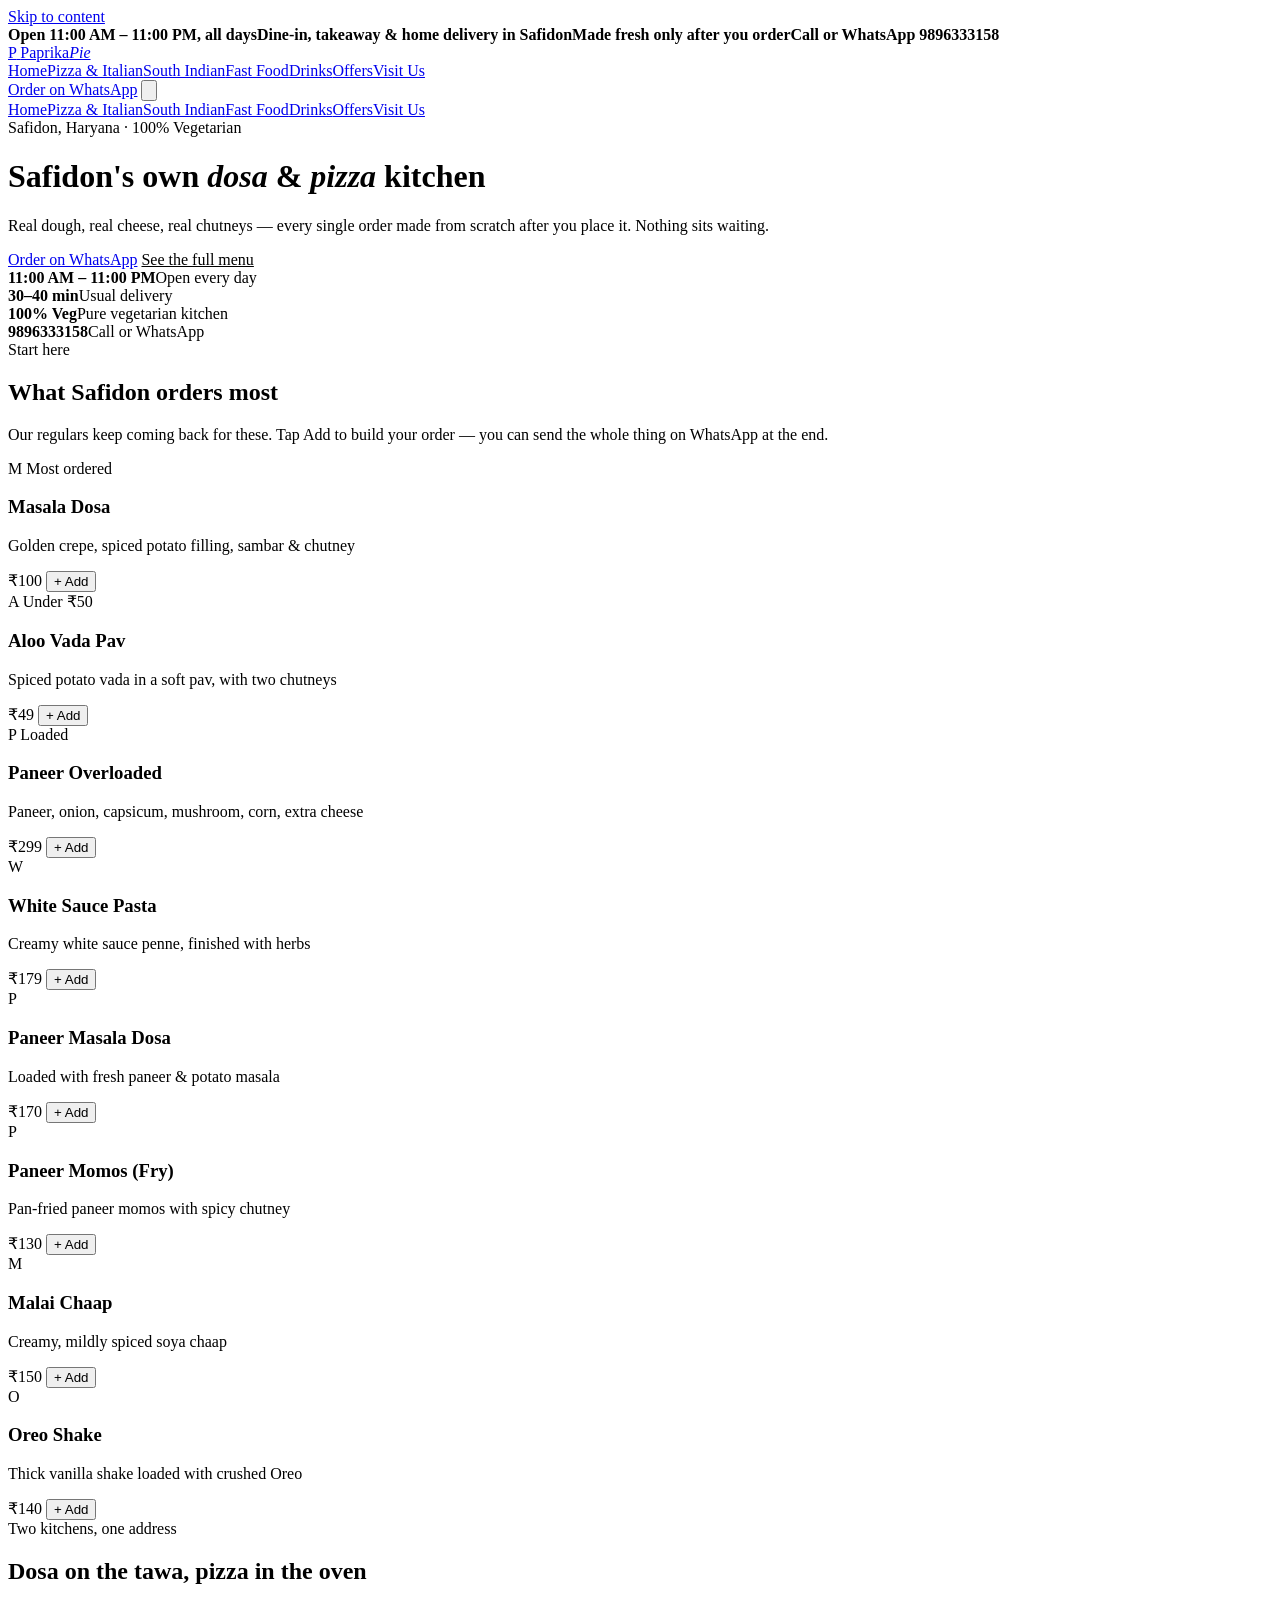
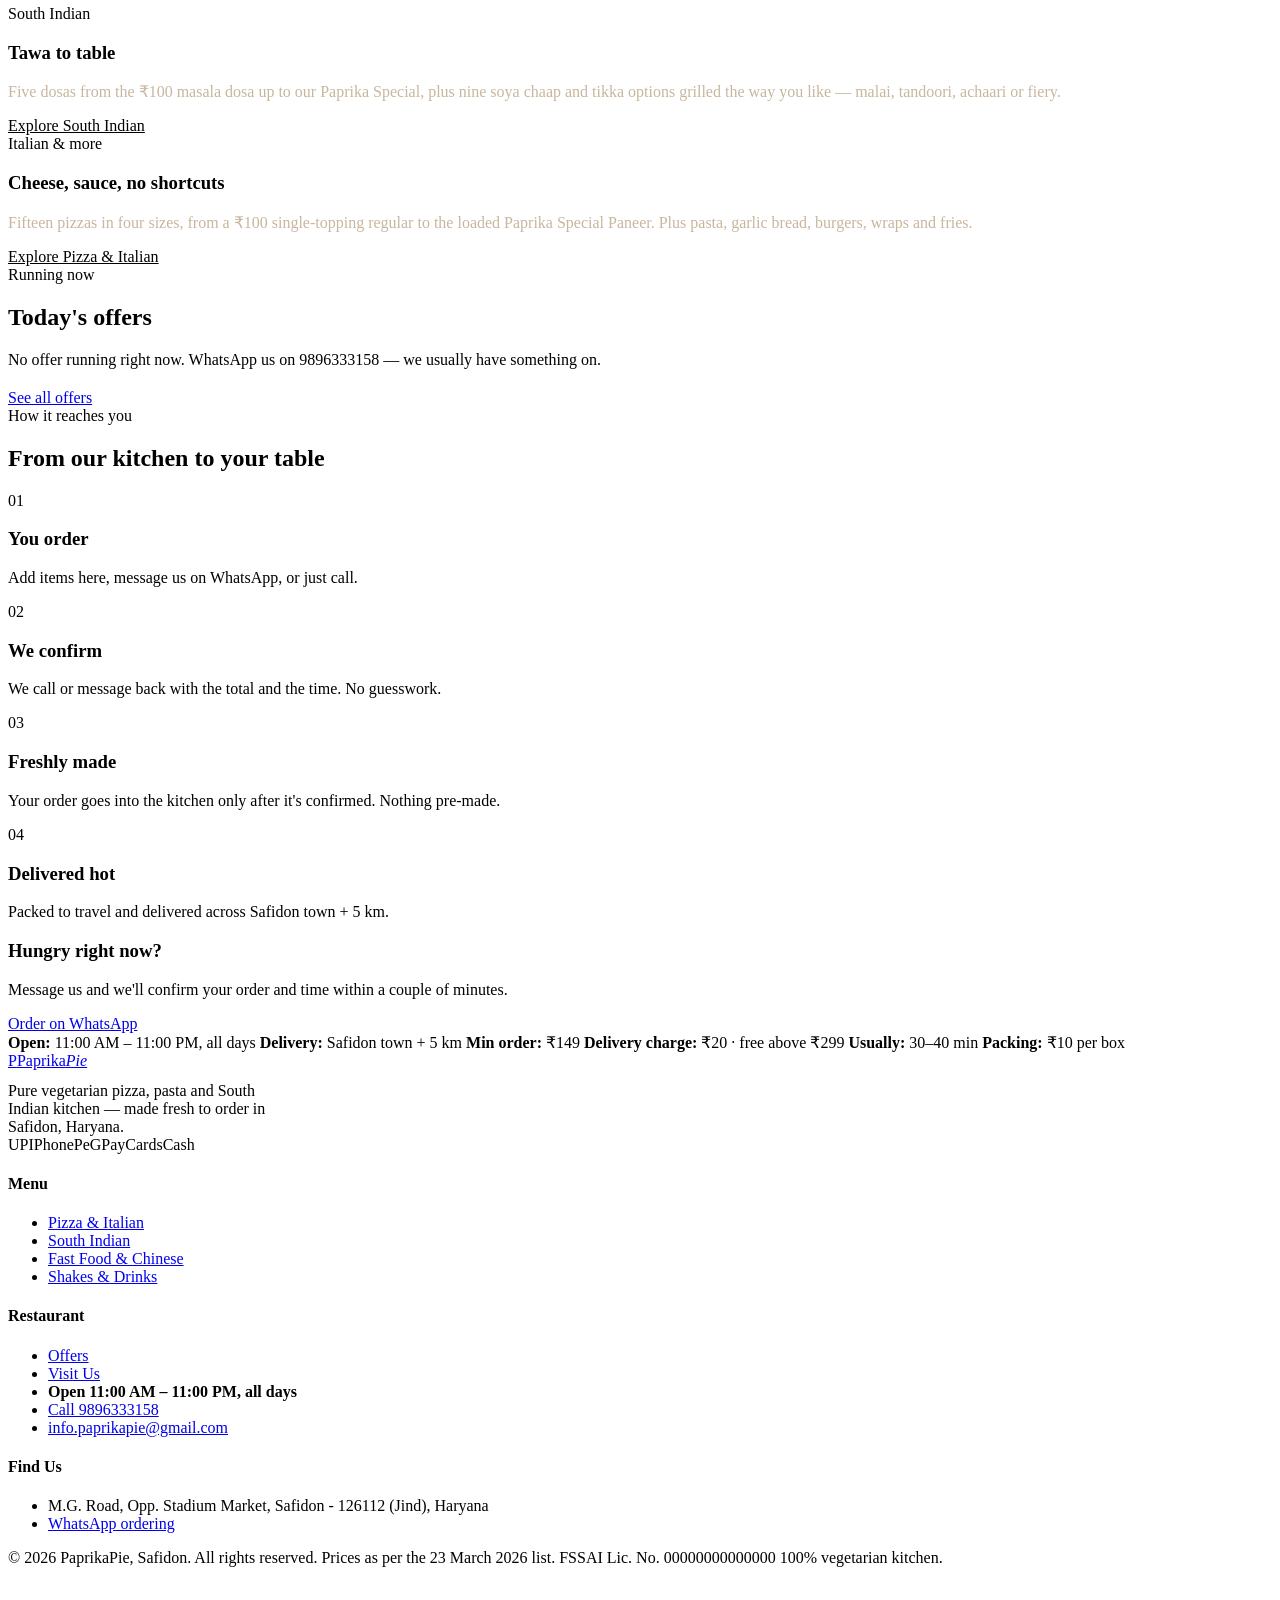
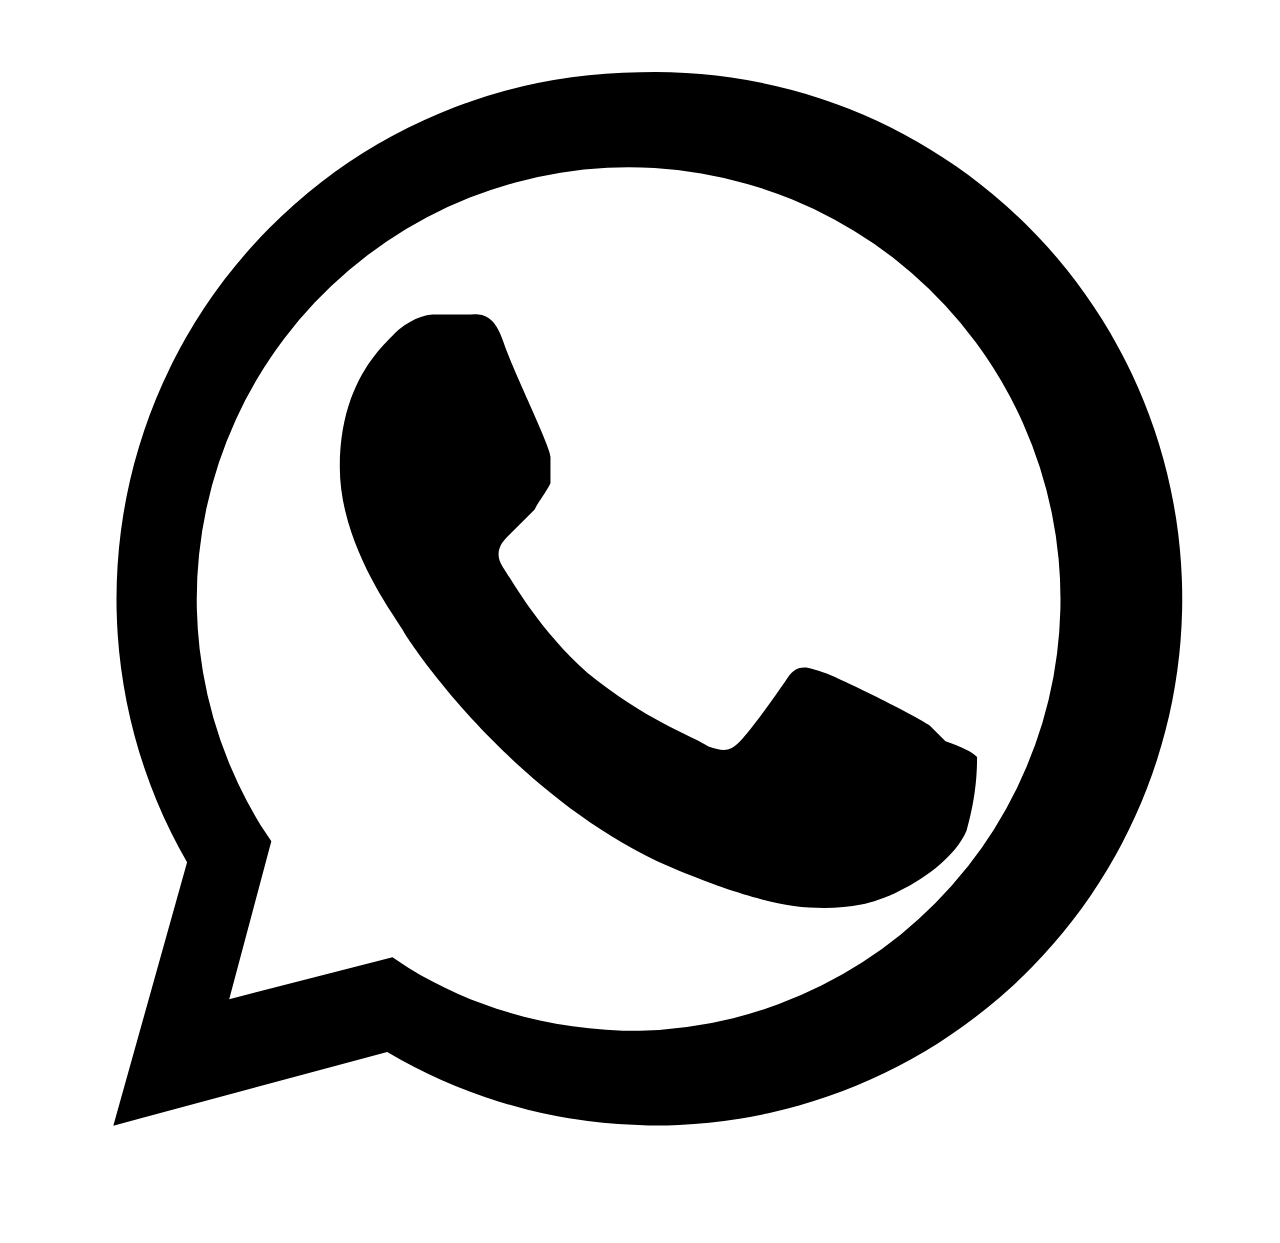
==== index.html @ 125a56b7 "Add files via upload" ====
<!DOCTYPE html>
<html lang="en-IN">
<head>
<meta charset="utf-8">
<meta name="viewport" content="width=device-width, initial-scale=1">
<title>PaprikaPie — Pure Veg Pizza, Dosa &amp; More in Safidon</title>
<meta name="description" content="Pure vegetarian pizza, pasta, dosa, chaap, momos and shakes made fresh to order in Safidon, Jind. Dine-in, takeaway and home delivery. Call or WhatsApp 9896333158.">
<link rel="canonical" href="https://paprikapie.co.in/">
<meta property="og:type" content="restaurant">
<meta property="og:site_name" content="PaprikaPie, Safidon">
<meta property="og:title" content="PaprikaPie — Pure Veg Pizza, Dosa &amp; More in Safidon">
<meta property="og:description" content="Pure vegetarian pizza, pasta, dosa, chaap, momos and shakes made fresh to order in Safidon, Jind. Dine-in, takeaway and home delivery. Call or WhatsApp 9896333158.">
<meta property="og:image" content="https://paprikapie.co.in/images/share-card.jpg">
<meta property="og:image:width" content="1200">
<meta property="og:image:height" content="630">
<meta property="og:url" content="https://paprikapie.co.in/">
<meta property="og:locale" content="en_IN">
<meta name="twitter:card" content="summary_large_image">
<meta name="twitter:title" content="PaprikaPie — Pure Veg Pizza, Dosa &amp; More in Safidon">
<meta name="twitter:description" content="Pure vegetarian pizza, pasta, dosa, chaap, momos and shakes made fresh to order in Safidon, Jind. Dine-in, takeaway and home delivery. Call or WhatsApp 9896333158.">
<meta name="twitter:image" content="https://paprikapie.co.in/images/share-card.jpg">
<meta name="theme-color" content="#1B120C">
<link rel="icon" href="images/favicon.png">
<link rel="preconnect" href="https://fonts.googleapis.com"><link rel="preconnect" href="https://fonts.gstatic.com" crossorigin><link href="https://fonts.googleapis.com/css2?family=Bricolage+Grotesque:opsz,wght@12..96,600;12..96,800&family=Instrument+Sans:wght@400;500;600&family=Martian+Mono:wght@400;600&display=swap" rel="stylesheet">
<link rel="stylesheet" href="assets/style.css">
<script type="application/ld+json">
{
  "@context": "https://schema.org",
  "@type": "Restaurant",
  "@id": "https://paprikapie.co.in/#restaurant",
  "name": "PaprikaPie",
  "url": "https://paprikapie.co.in/",
  "image": "https://paprikapie.co.in/images/share-card.jpg",
  "telephone": "+919896333158",
  "email": "info.paprikapie@gmail.com",
  "priceRange": "₹₹",
  "servesCuisine": [
    "Pizza",
    "Italian",
    "South Indian",
    "Fast Food",
    "Chinese"
  ],
  "menu": "https://paprikapie.co.in/menu-pizza.html",
  "acceptsReservations": "False",
  "address": {
    "@type": "PostalAddress",
    "streetAddress": "M.G. Road, Opp. Stadium Market",
    "addressLocality": "Safidon",
    "addressRegion": "Haryana",
    "postalCode": "126112",
    "addressCountry": "IN"
  },
  "geo": {
    "@type": "GeoCoordinates",
    "latitude": 29.4056,
    "longitude": 76.6706
  },
  "openingHoursSpecification": [
    {
      "@type": "OpeningHoursSpecification",
      "dayOfWeek": [
        "Monday",
        "Tuesday",
        "Wednesday",
        "Thursday",
        "Friday",
        "Saturday",
        "Sunday"
      ],
      "opens": "11:00",
      "closes": "23:00"
    }
  ],
  "potentialAction": {
    "@type": "OrderAction",
    "target": "https://wa.me/919896333158"
  },
  "sameAs": []
}
</script>
</head>
<body>
<a class="skip" href="#main">Skip to content</a>
<div class="ticker"><span>
<b>Open 11:00 AM – 11:00 PM, all days</b><b>Dine-in, takeaway &amp; home delivery in Safidon</b><b>Made fresh only after you order</b><b>Call or WhatsApp 9896333158</b>
</span></div>
<header class="hdr">
  <div class="wrap bar">
    <a class="logo" href="index.html">
      <span class="mk">P</span>
      <span class="nm">Paprika<i>Pie</i></span>
    </a>
    <nav class="main"><a href="index.html" aria-current="page">Home</a><a href="menu-pizza.html">Pizza &amp; Italian</a><a href="menu-south.html">South Indian</a><a href="menu-fastfood.html">Fast Food</a><a href="menu-drinks.html">Drinks</a><a href="offers.html">Offers</a><a href="about.html">Visit Us</a></nav>
    <div class="hdr-cta">
      <a class="btn btn-wa btn-sm" href="https://wa.me/919896333158" rel="noopener">Order on WhatsApp</a>
      <button class="menu-btn" type="button" aria-label="Menu" aria-expanded="false">
        <svg viewBox="0 0 24 24" fill="none" stroke="currentColor" stroke-width="2.2" stroke-linecap="round">
          <path d="M3 6h18M3 12h18M3 18h18"/>
        </svg>
      </button>
    </div>
  </div>
  <div class="wrap"><div class="drawer"><a href="index.html" aria-current="page">Home</a><a href="menu-pizza.html">Pizza &amp; Italian</a><a href="menu-south.html">South Indian</a><a href="menu-fastfood.html">Fast Food</a><a href="menu-drinks.html">Drinks</a><a href="offers.html">Offers</a><a href="about.html">Visit Us</a></div></div>
</header>
<main id="main">
<div class="hero">
  <div class="hero-photo" style="background-image:url('images/hero.jpg')"></div>
  <div class="hero-inner">
    <div class="eyebrow">Safidon, Haryana · 100% Vegetarian</div>
    <h1>Safidon's own <em>dosa</em> &amp; <em>pizza</em> kitchen</h1>
    <p class="lede">Real dough, real cheese, real chutneys — every single order made from scratch after you place it. Nothing sits waiting.</p>
    <div class="hero-cta">
      <a class="btn btn-wa" href="https://wa.me/919896333158" rel="noopener">Order on WhatsApp</a>
      <a class="btn btn-line" style="color:var(--pav);border-color:rgba(252,244,230,.3)" href="menu-pizza.html">See the full menu</a>
    </div>
  </div>
</div>

<div class="facts"><div class="wrap grid">
  <div class="f"><b>11:00 AM – 11:00 PM</b><span>Open every day</span></div>
  <div class="f"><b>30–40 min</b><span>Usual delivery</span></div>
  <div class="f"><b>100% Veg</b><span>Pure vegetarian kitchen</span></div>
  <div class="f"><b>9896333158</b><span>Call or WhatsApp</span></div>
</div></div>

<section>
  <div class="wrap">
    <div class="sec-head">
      <div class="eyebrow">Start here</div>
      <h2>What Safidon orders most</h2>
      <p>Our regulars keep coming back for these. Tap Add to build your order — you can send the whole thing on WhatsApp at the end.</p>
    </div>
    <div class="cards"><article class="dish">
  <div class="ph">
    <span class="initial" aria-hidden="true">M</span>
    <img src="images/masala-dosa.jpg" alt="Masala Dosa" loading="lazy" width="400" height="300" onerror="this.remove()">
    <span class="tag">Most ordered</span>
  </div>
  <div class="body">
    <h3><span class="veg" role="img" aria-label="Vegetarian"></span>Masala Dosa</h3>
    <p>Golden crepe, spiced potato filling, sambar &amp; chutney</p>
    <div class="foot">
      <span class="price">₹100</span>
      <button class="add" type="button" data-add="Masala Dosa" data-price="100">+ Add</button>
    </div>
  </div>
</article><article class="dish">
  <div class="ph">
    <span class="initial" aria-hidden="true">A</span>
    <img src="images/vada-pav.jpg" alt="Aloo Vada Pav" loading="lazy" width="400" height="300" onerror="this.remove()">
    <span class="tag">Under ₹50</span>
  </div>
  <div class="body">
    <h3><span class="veg" role="img" aria-label="Vegetarian"></span>Aloo Vada Pav</h3>
    <p>Spiced potato vada in a soft pav, with two chutneys</p>
    <div class="foot">
      <span class="price">₹49</span>
      <button class="add" type="button" data-add="Aloo Vada Pav" data-price="49">+ Add</button>
    </div>
  </div>
</article><article class="dish">
  <div class="ph">
    <span class="initial" aria-hidden="true">P</span>
    <img src="images/paneer-overloaded.jpg" alt="Paneer Overloaded" loading="lazy" width="400" height="300" onerror="this.remove()">
    <span class="tag">Loaded</span>
  </div>
  <div class="body">
    <h3><span class="veg" role="img" aria-label="Vegetarian"></span>Paneer Overloaded</h3>
    <p>Paneer, onion, capsicum, mushroom, corn, extra cheese</p>
    <div class="foot">
      <span class="price">₹299</span>
      <button class="add" type="button" data-add="Paneer Overloaded" data-price="299">+ Add</button>
    </div>
  </div>
</article><article class="dish">
  <div class="ph">
    <span class="initial" aria-hidden="true">W</span>
    <img src="images/white-sauce-pasta.jpg" alt="White Sauce Pasta" loading="lazy" width="400" height="300" onerror="this.remove()">
    
  </div>
  <div class="body">
    <h3><span class="veg" role="img" aria-label="Vegetarian"></span>White Sauce Pasta</h3>
    <p>Creamy white sauce penne, finished with herbs</p>
    <div class="foot">
      <span class="price">₹179</span>
      <button class="add" type="button" data-add="White Sauce Pasta" data-price="179">+ Add</button>
    </div>
  </div>
</article><article class="dish">
  <div class="ph">
    <span class="initial" aria-hidden="true">P</span>
    <img src="images/paneer-dosa.jpg" alt="Paneer Masala Dosa" loading="lazy" width="400" height="300" onerror="this.remove()">
    
  </div>
  <div class="body">
    <h3><span class="veg" role="img" aria-label="Vegetarian"></span>Paneer Masala Dosa</h3>
    <p>Loaded with fresh paneer &amp; potato masala</p>
    <div class="foot">
      <span class="price">₹170</span>
      <button class="add" type="button" data-add="Paneer Masala Dosa" data-price="170">+ Add</button>
    </div>
  </div>
</article><article class="dish">
  <div class="ph">
    <span class="initial" aria-hidden="true">P</span>
    <img src="images/paneer-momos.jpg" alt="Paneer Momos (Fry)" loading="lazy" width="400" height="300" onerror="this.remove()">
    
  </div>
  <div class="body">
    <h3><span class="veg" role="img" aria-label="Vegetarian"></span>Paneer Momos (Fry)</h3>
    <p>Pan-fried paneer momos with spicy chutney</p>
    <div class="foot">
      <span class="price">₹130</span>
      <button class="add" type="button" data-add="Paneer Momos (Fry)" data-price="130">+ Add</button>
    </div>
  </div>
</article><article class="dish">
  <div class="ph">
    <span class="initial" aria-hidden="true">M</span>
    <img src="images/malai-chaap.jpg" alt="Malai Chaap" loading="lazy" width="400" height="300" onerror="this.remove()">
    
  </div>
  <div class="body">
    <h3><span class="veg" role="img" aria-label="Vegetarian"></span>Malai Chaap</h3>
    <p>Creamy, mildly spiced soya chaap</p>
    <div class="foot">
      <span class="price">₹150</span>
      <button class="add" type="button" data-add="Malai Chaap" data-price="150">+ Add</button>
    </div>
  </div>
</article><article class="dish">
  <div class="ph">
    <span class="initial" aria-hidden="true">O</span>
    <img src="images/oreo-shake.jpg" alt="Oreo Shake" loading="lazy" width="400" height="300" onerror="this.remove()">
    
  </div>
  <div class="body">
    <h3><span class="veg" role="img" aria-label="Vegetarian"></span>Oreo Shake</h3>
    <p>Thick vanilla shake loaded with crushed Oreo</p>
    <div class="foot">
      <span class="price">₹140</span>
      <button class="add" type="button" data-add="Oreo Shake" data-price="140">+ Add</button>
    </div>
  </div>
</article></div>
  </div>
</section>

<section class="dark">
  <div class="wrap">
    <div class="sec-head">
      <div class="eyebrow">Two kitchens, one address</div>
      <h2>Dosa on the tawa, pizza in the oven</h2>
    </div>
    <div class="split">
      <div class="pane" style="background:var(--char-2);border-color:rgba(252,244,230,.14)">
        <div class="eyebrow" style="color:var(--turmeric)">South Indian</div>
        <h3 style="color:var(--pav)">Tawa to table</h3>
        <p style="color:#C8B69E">Five dosas from the ₹100 masala dosa up to our Paprika Special, plus nine soya chaap and tikka options grilled the way you like — malai, tandoori, achaari or fiery.</p>
        <a class="btn btn-line" style="color:var(--pav);border-color:rgba(252,244,230,.3);align-self:flex-start" href="menu-south.html">Explore South Indian</a>
      </div>
      <div class="pane" style="background:var(--char-2);border-color:rgba(252,244,230,.14)">
        <div class="eyebrow" style="color:var(--turmeric)">Italian &amp; more</div>
        <h3 style="color:var(--pav)">Cheese, sauce, no shortcuts</h3>
        <p style="color:#C8B69E">Fifteen pizzas in four sizes, from a ₹100 single-topping regular to the loaded Paprika Special Paneer. Plus pasta, garlic bread, burgers, wraps and fries.</p>
        <a class="btn btn-line" style="color:var(--pav);border-color:rgba(252,244,230,.3);align-self:flex-start" href="menu-pizza.html">Explore Pizza &amp; Italian</a>
      </div>
    </div>
  </div>
</section>

<section>
  <div class="wrap">
    <div class="sec-head">
      <div class="eyebrow">Running now</div>
      <h2>Today's offers</h2>
    </div>
    <div class="offers" id="pp-offers"></div>
    <div style="margin-top:20px"><a class="btn btn-line" href="offers.html">See all offers</a></div>
  </div>
</section>

<section class="dark">
  <div class="wrap">
    <div class="sec-head">
      <div class="eyebrow">How it reaches you</div>
      <h2>From our kitchen to your table</h2>
    </div>
    <div class="steps"><div class="step"><div class="n">01</div><h3>You order</h3><p>Add items here, message us on WhatsApp, or just call.</p></div><div class="step"><div class="n">02</div><h3>We confirm</h3><p>We call or message back with the total and the time. No guesswork.</p></div><div class="step"><div class="n">03</div><h3>Freshly made</h3><p>Your order goes into the kitchen only after it&#x27;s confirmed. Nothing pre-made.</p></div><div class="step"><div class="n">04</div><h3>Delivered hot</h3><p>Packed to travel and delivered across Safidon town + 5 km.</p></div></div>
  </div>
</section>

<section>
  <div class="wrap">
    <div class="banner">
      <div>
        <h3>Hungry right now?</h3>
        <p>Message us and we'll confirm your order and time within a couple of minutes.</p>
      </div>
      <a class="btn btn-dark" href="https://wa.me/919896333158" rel="noopener">Order on WhatsApp</a>
    </div>
  </div>
</section>
</main>

<div class="delivery"><div class="wrap in">
  <span><b>Open:</b> 11:00 AM – 11:00 PM, all days</span>
  <span><b>Delivery:</b> Safidon town + 5 km</span>
  <span><b>Min order:</b> ₹149</span>
  <span><b>Delivery charge:</b> ₹20 · free above ₹299</span>
  <span><b>Usually:</b> 30–40 min</span>
  <span><b>Packing:</b> ₹10 per box</span>
</div></div>
<footer>
  <div class="wrap">
    <div class="fgrid">
      <div>
        <a class="logo" href="index.html" style="margin-bottom:12px">
          <span class="mk">P</span><span class="nm" style="color:var(--pav)">Paprika<i style="color:var(--ember)">Pie</i></span>
        </a>
        <p style="margin:12px 0 0;max-width:34ch">Pure vegetarian pizza, pasta and South Indian kitchen — made fresh to order in Safidon, Haryana.</p>
        <div class="pay"><span>UPI</span><span>PhonePe</span><span>GPay</span><span>Cards</span><span>Cash</span></div>
      </div>
      <div>
        <h4>Menu</h4>
        <ul>
          <li><a href="menu-pizza.html">Pizza &amp; Italian</a></li>
          <li><a href="menu-south.html">South Indian</a></li>
          <li><a href="menu-fastfood.html">Fast Food &amp; Chinese</a></li>
          <li><a href="menu-drinks.html">Shakes &amp; Drinks</a></li>
        </ul>
      </div>
      <div>
        <h4>Restaurant</h4>
        <ul>
          <li><a href="offers.html">Offers</a></li>
          <li><a href="about.html">Visit Us</a></li>
          <li><strong style="color:var(--pav)">Open 11:00 AM – 11:00 PM, all days</strong></li>
          <li><a href="tel:9896333158">Call 9896333158</a></li>
          <li><a href="mailto:info.paprikapie@gmail.com">info.paprikapie@gmail.com</a></li>
        </ul>
      </div>
      <div>
        <h4>Find Us</h4>
        <ul>
          <li>M.G. Road, Opp. Stadium Market, Safidon - 126112 (Jind), Haryana</li>
          <li><a href="https://wa.me/919896333158" rel="noopener">WhatsApp ordering</a></li>
        </ul>
      </div>
    </div>
    <div class="legal">
      <span>© 2026 PaprikaPie, Safidon. All rights reserved.</span>
      <span>Prices as per the 23 March 2026 list.</span>
      <span>FSSAI Lic. No. 00000000000000</span>
      <span>100% vegetarian kitchen.</span>
    </div>
  </div>
</footer>

<a class="fab" href="https://wa.me/919896333158" rel="noopener" aria-label="Order on WhatsApp">
  <svg viewBox="0 0 24 24"><path d="M17.5 14.4c-.3-.2-1.7-.9-2-1-.3-.1-.5-.2-.7.1-.2.3-.7 1-.9 1.2-.2.2-.3.2-.6.1-.3-.2-1.2-.5-2.3-1.4-.9-.8-1.4-1.7-1.6-2-.2-.3 0-.5.1-.6l.5-.5c.1-.2.2-.3.3-.5 0-.2 0-.4 0-.5 0-.2-.7-1.6-.9-2.2-.2-.6-.5-.5-.7-.5h-.6c-.2 0-.5.1-.8.4-.3.3-1 1-1 2.5s1.1 2.9 1.2 3.1c.1.2 2.1 3.2 5.1 4.5.7.3 1.3.5 1.7.6.7.2 1.4.2 1.9.1.6-.1 1.7-.7 2-1.4.2-.7.2-1.2.2-1.4-.1-.1-.3-.2-.6-.3zM12 2a10 10 0 0 0-8.6 15L2 22l5.2-1.4A10 10 0 1 0 12 2zm0 18.2c-1.6 0-3.1-.4-4.4-1.2l-.3-.2-3.1.8.8-3-.2-.3a8.2 8.2 0 1 1 7.2 3.9z"/></svg>
</a>

<script src="offers-loader.js" defer></script>
<script src="assets/app.js" defer></script>
</body>
</html>
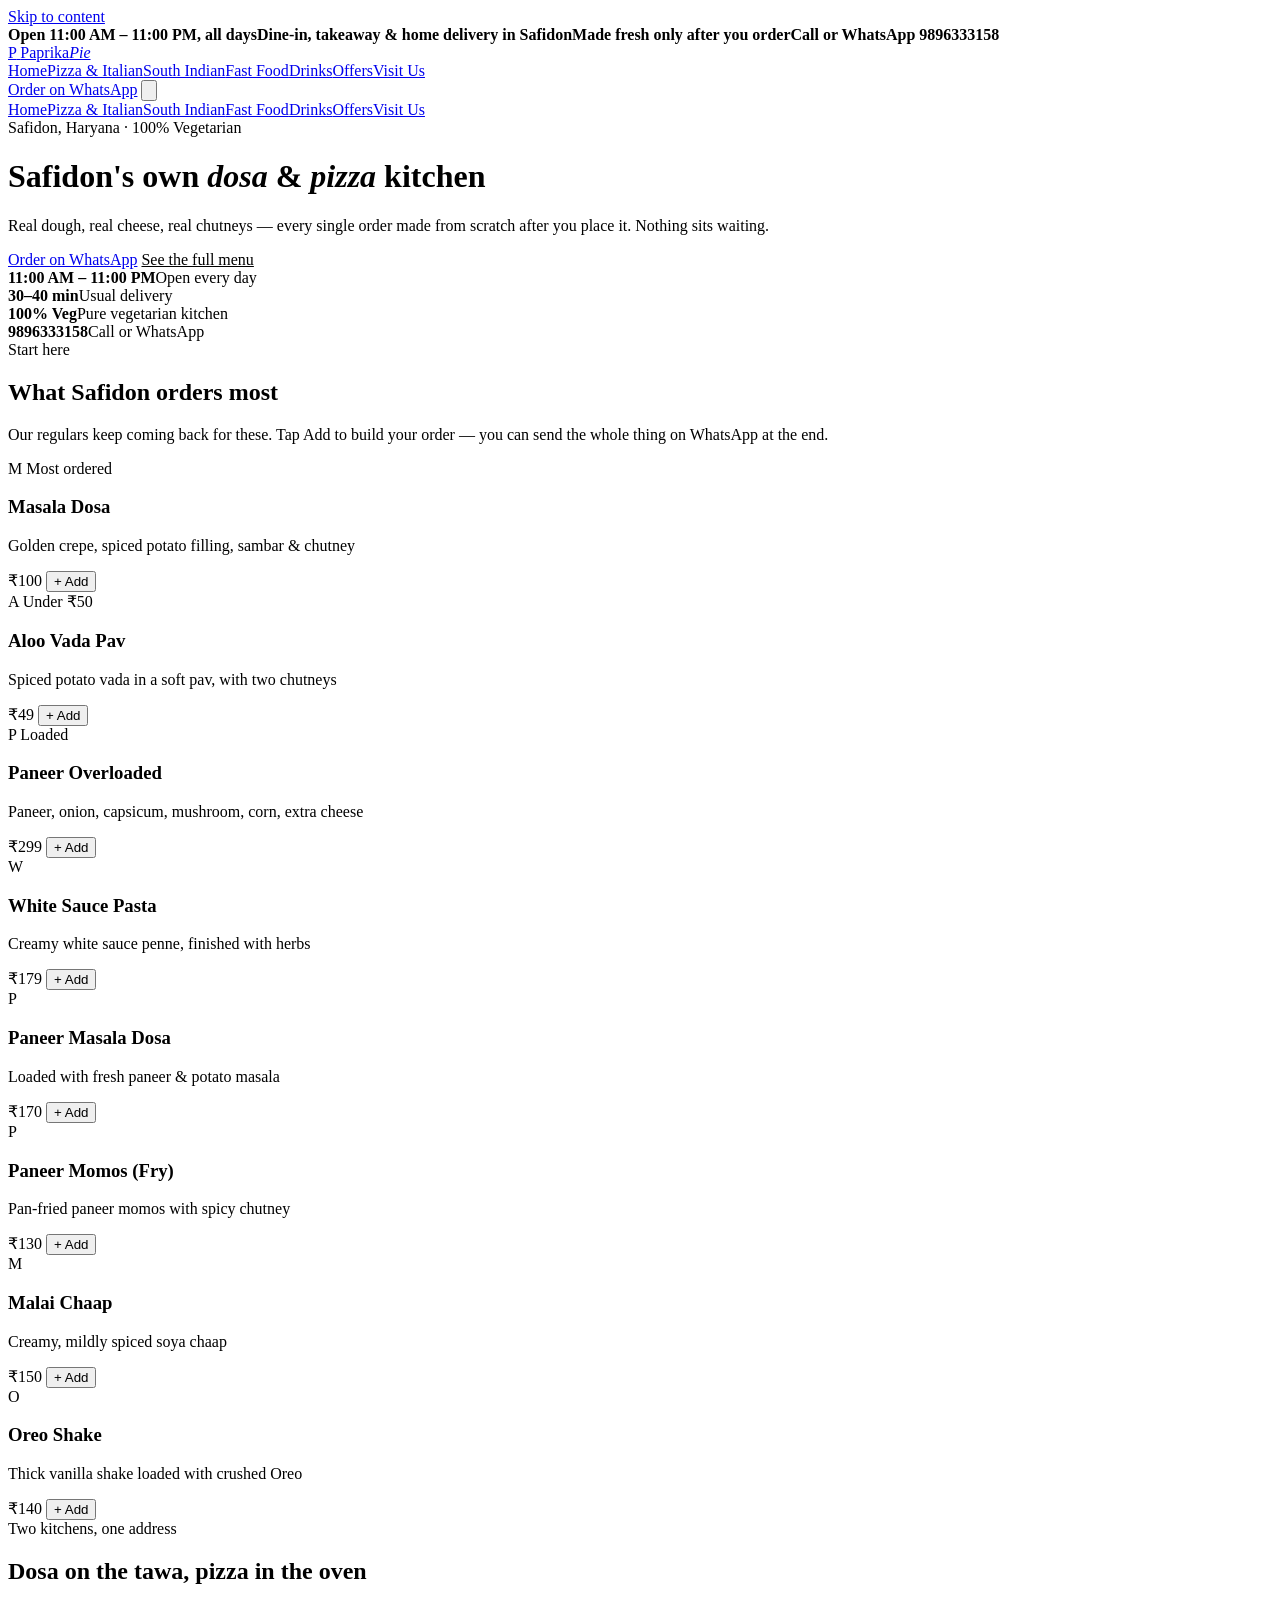
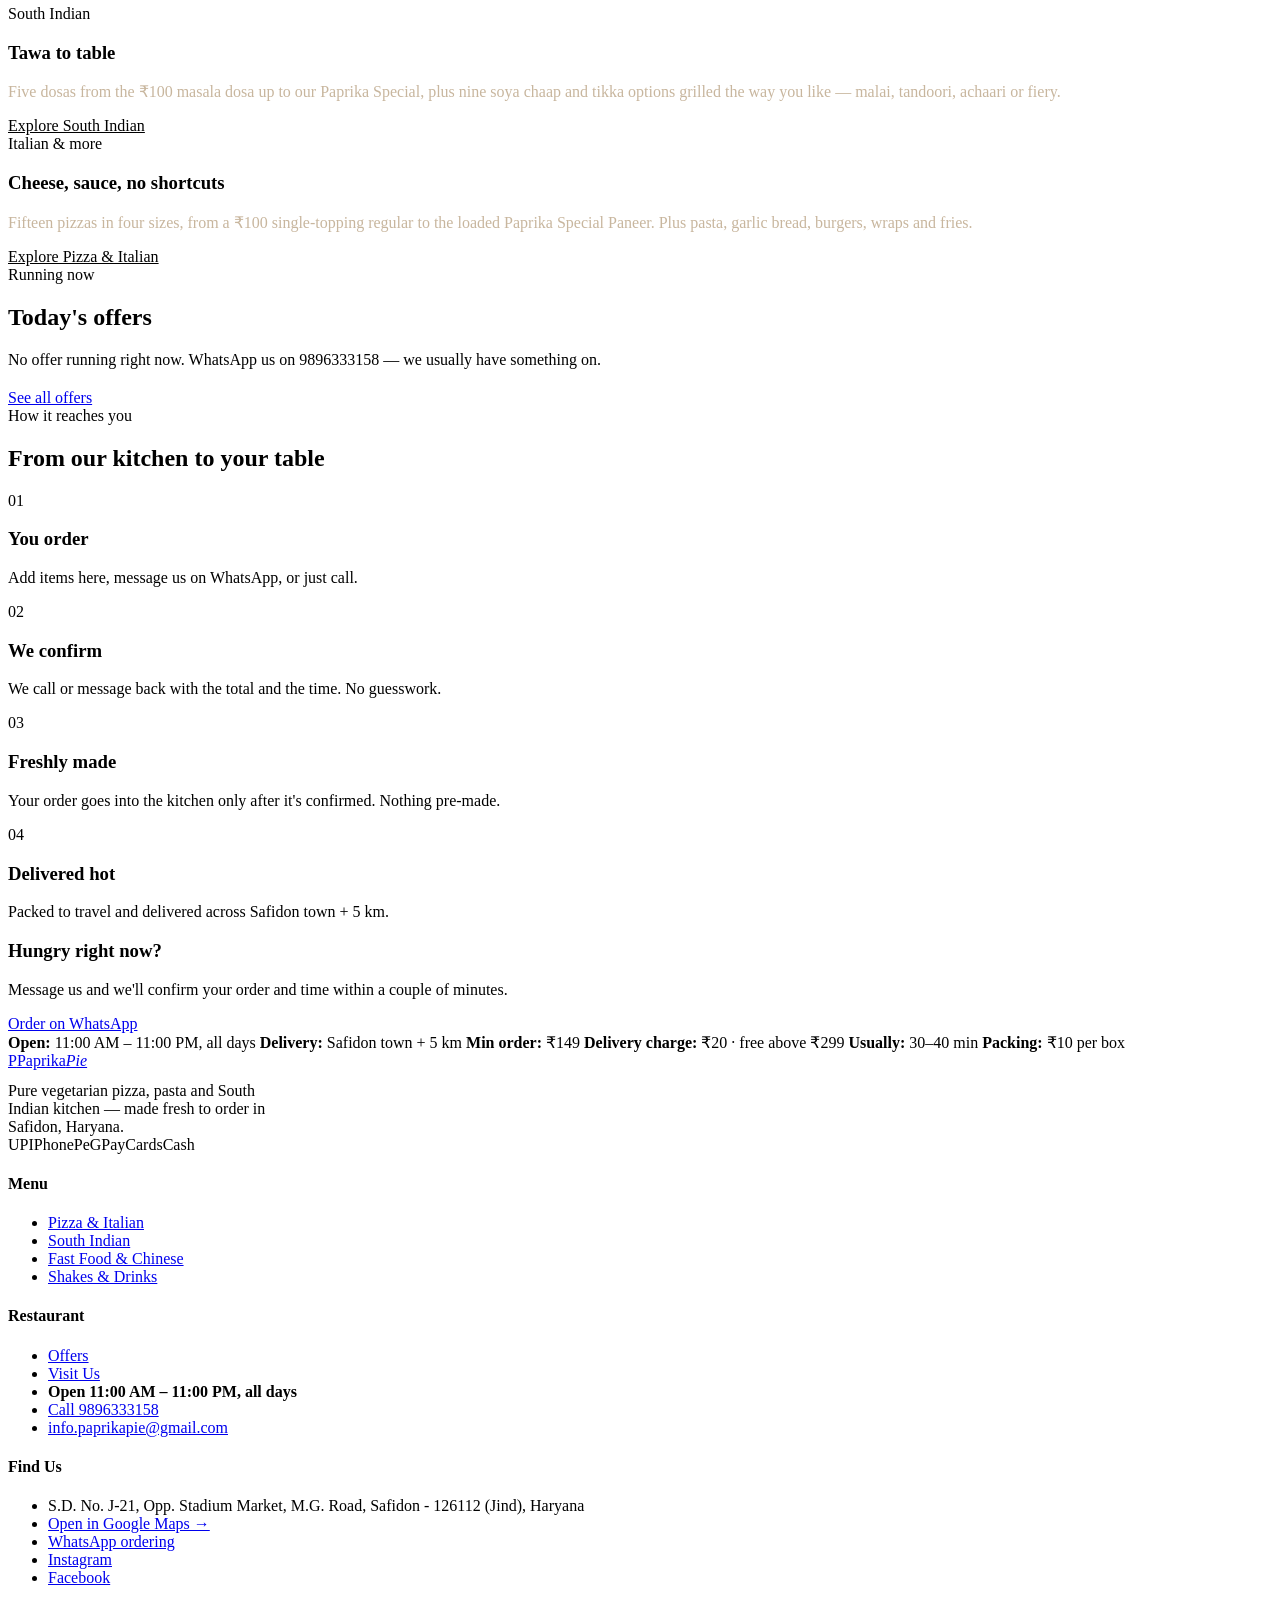
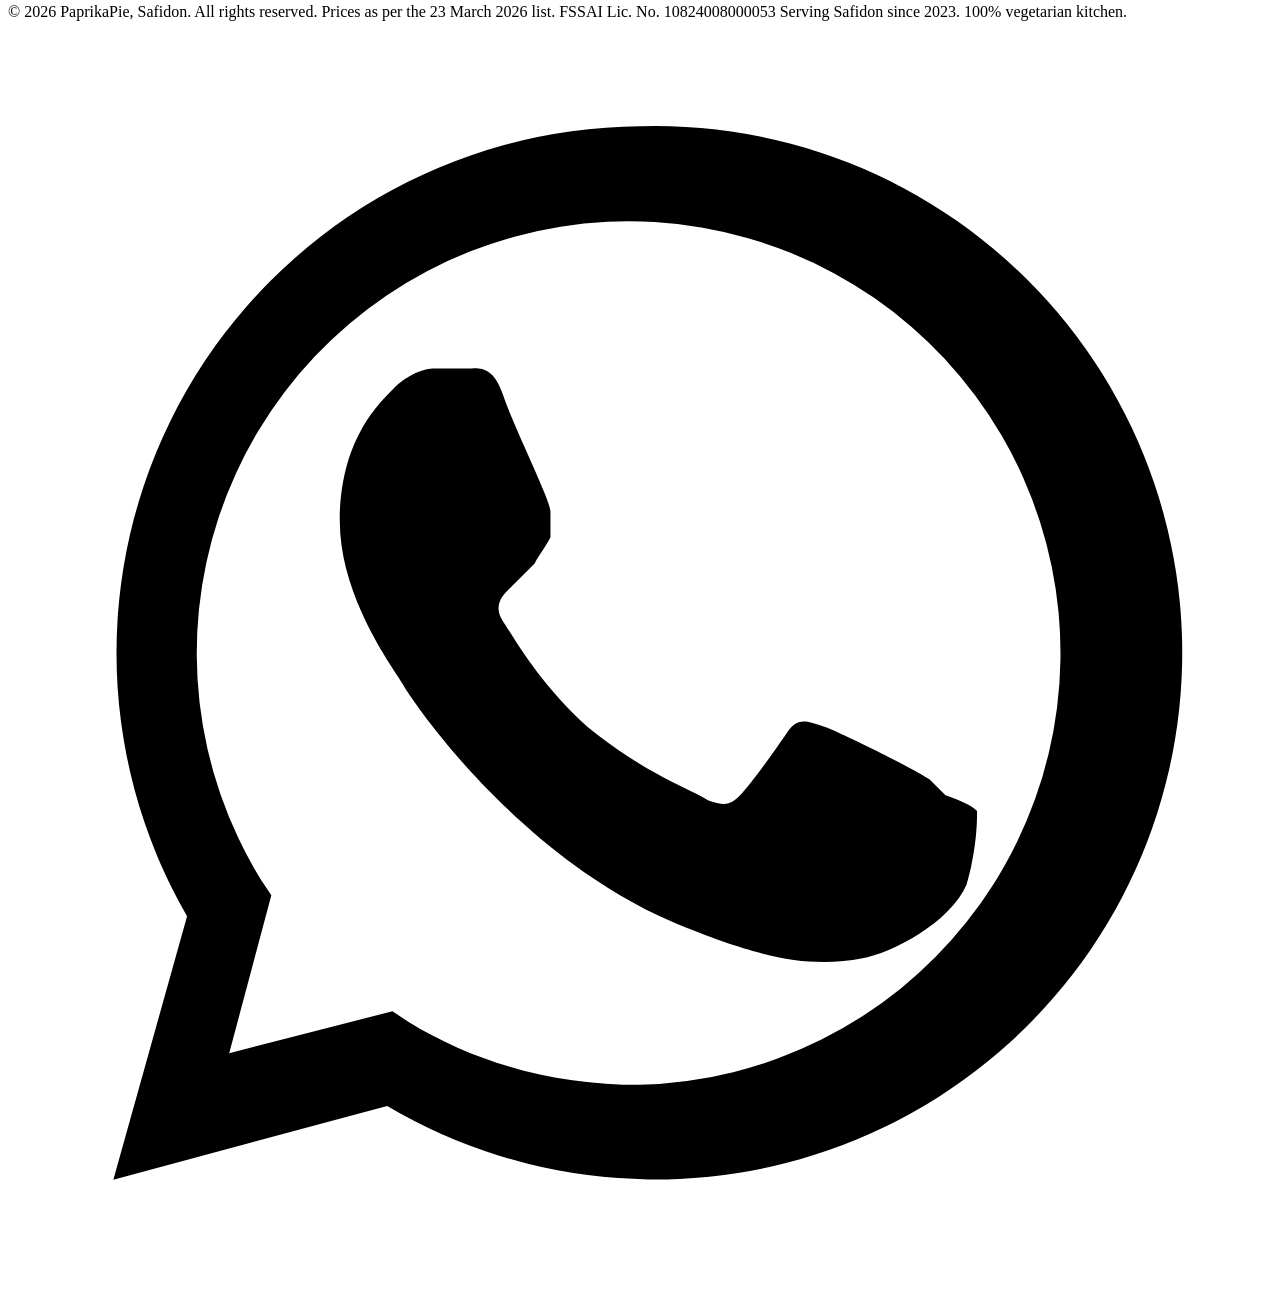
==== commit f6489249: "Add files via upload" ====
--- a/index.html
+++ b/index.html
@@ -45,7 +45,7 @@
   "acceptsReservations": "False",
   "address": {
     "@type": "PostalAddress",
-    "streetAddress": "M.G. Road, Opp. Stadium Market",
+    "streetAddress": "S.D. No. J-21, Opp. Stadium Market, M.G. Road",
     "addressLocality": "Safidon",
     "addressRegion": "Haryana",
     "postalCode": "126112",
@@ -53,8 +53,8 @@
   },
   "geo": {
     "@type": "GeoCoordinates",
-    "latitude": 29.4056,
-    "longitude": 76.6706
+    "latitude": 29.4057029,
+    "longitude": 76.6685684
   },
   "openingHoursSpecification": [
     {
@@ -76,7 +76,12 @@
     "@type": "OrderAction",
     "target": "https://wa.me/919896333158"
   },
-  "sameAs": []
+  "sameAs": [
+    "https://www.instagram.com/paprika__pie",
+    "https://www.facebook.com/share/195Zh5gYRe/"
+  ],
+  "foundingDate": "2023-08-01",
+  "hasMap": "https://share.google/0tqUIa7kDqaAhrI66"
 }
 </script>
 </head>
@@ -344,15 +349,19 @@
       <div>
         <h4>Find Us</h4>
         <ul>
-          <li>M.G. Road, Opp. Stadium Market, Safidon - 126112 (Jind), Haryana</li>
+          <li>S.D. No. J-21, Opp. Stadium Market, M.G. Road, Safidon - 126112 (Jind), Haryana</li>
+          <li><a href="https://share.google/0tqUIa7kDqaAhrI66" rel="noopener">Open in Google Maps →</a></li>
           <li><a href="https://wa.me/919896333158" rel="noopener">WhatsApp ordering</a></li>
+          <li><a href="https://www.instagram.com/paprika__pie" rel="noopener">Instagram</a></li>
+          <li><a href="https://www.facebook.com/share/195Zh5gYRe/" rel="noopener">Facebook</a></li>
         </ul>
       </div>
     </div>
     <div class="legal">
       <span>© 2026 PaprikaPie, Safidon. All rights reserved.</span>
       <span>Prices as per the 23 March 2026 list.</span>
-      <span>FSSAI Lic. No. 00000000000000</span>
+      <span>FSSAI Lic. No. 10824008000053</span>
+      <span>Serving Safidon since 2023.</span>
       <span>100% vegetarian kitchen.</span>
     </div>
   </div>
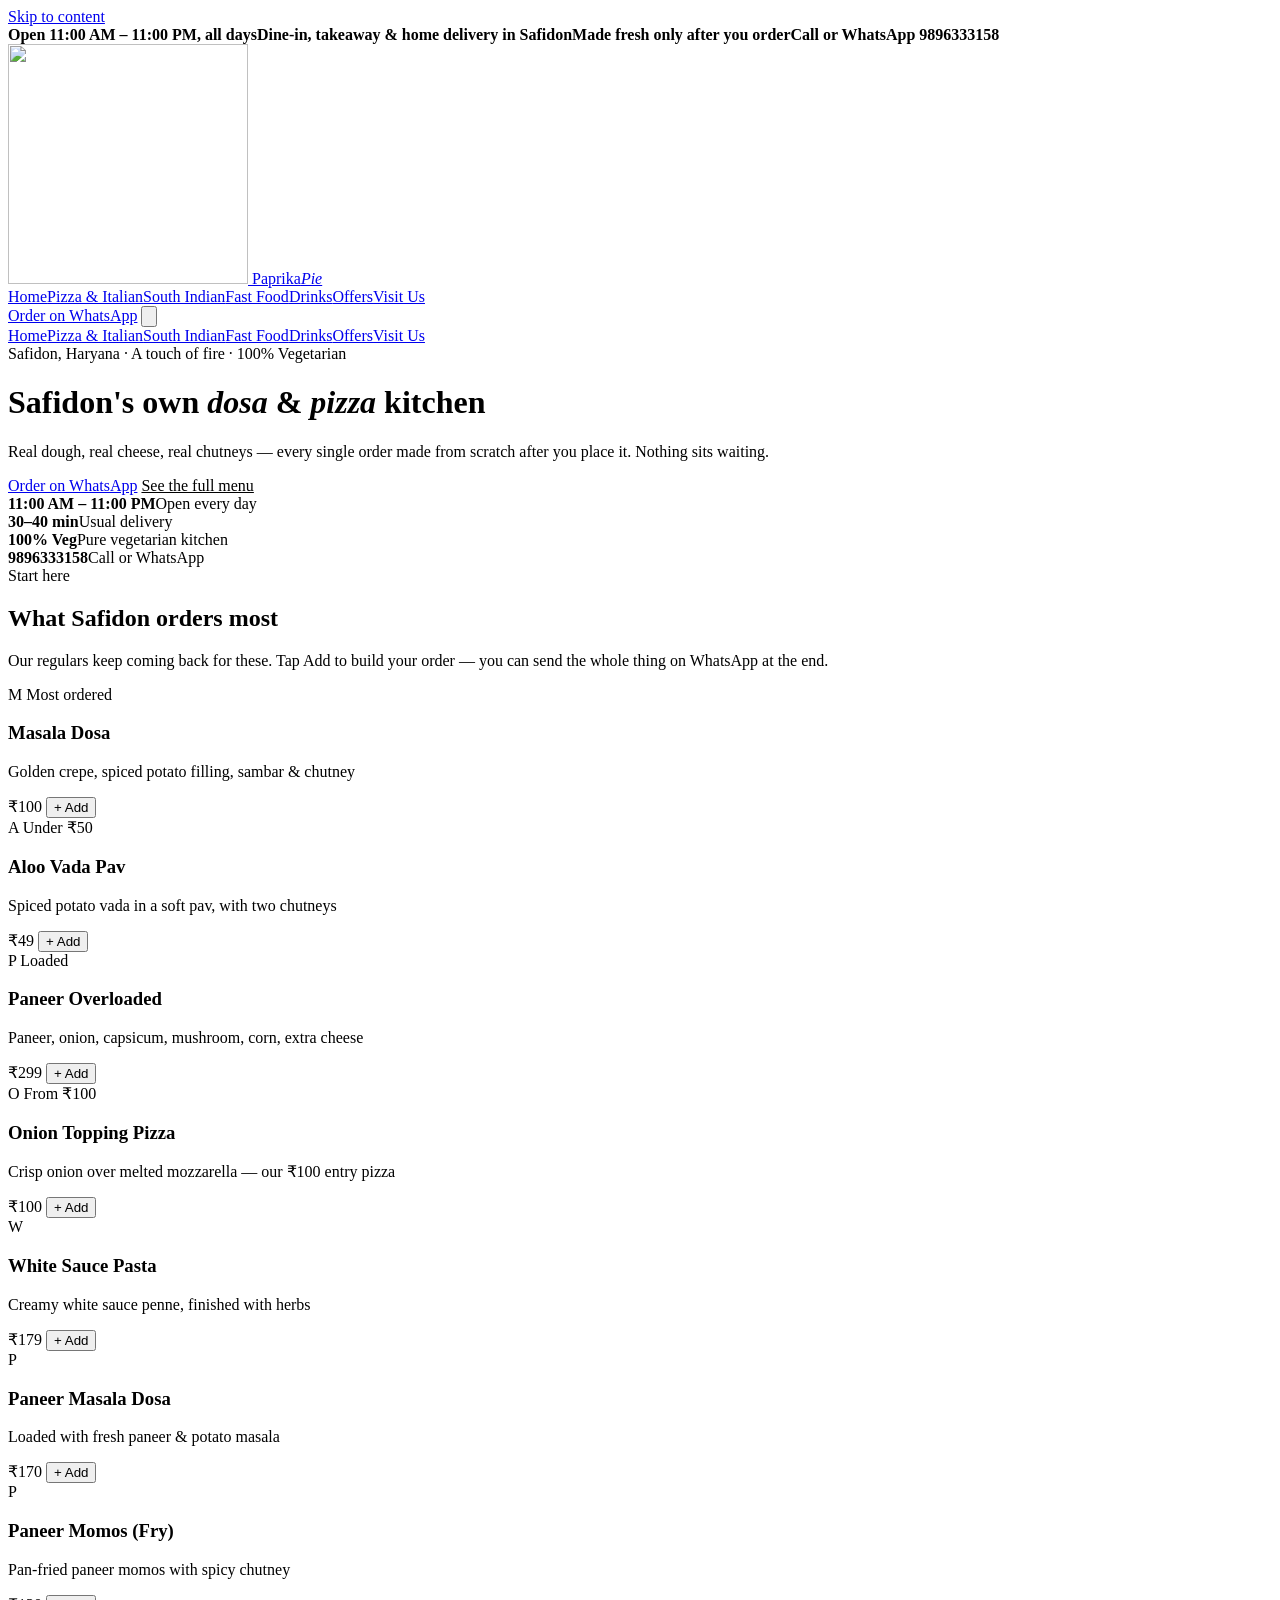
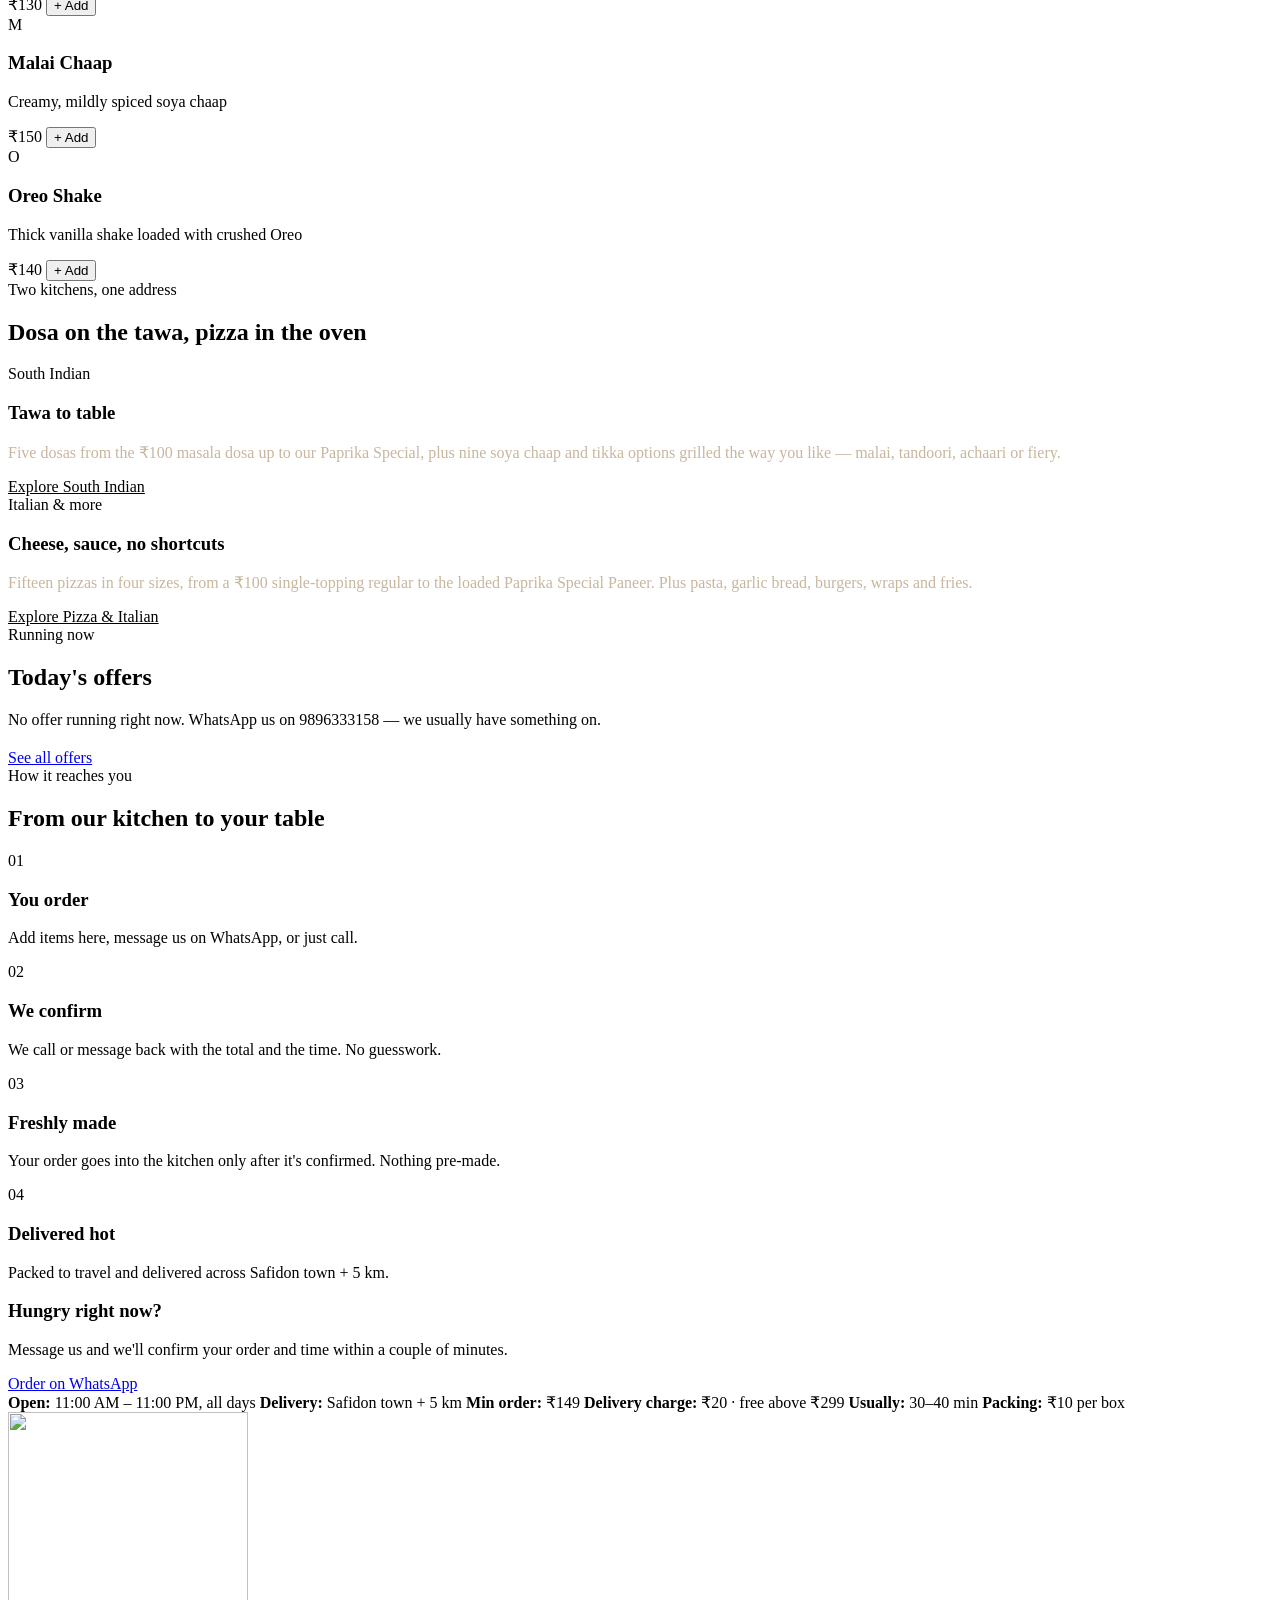
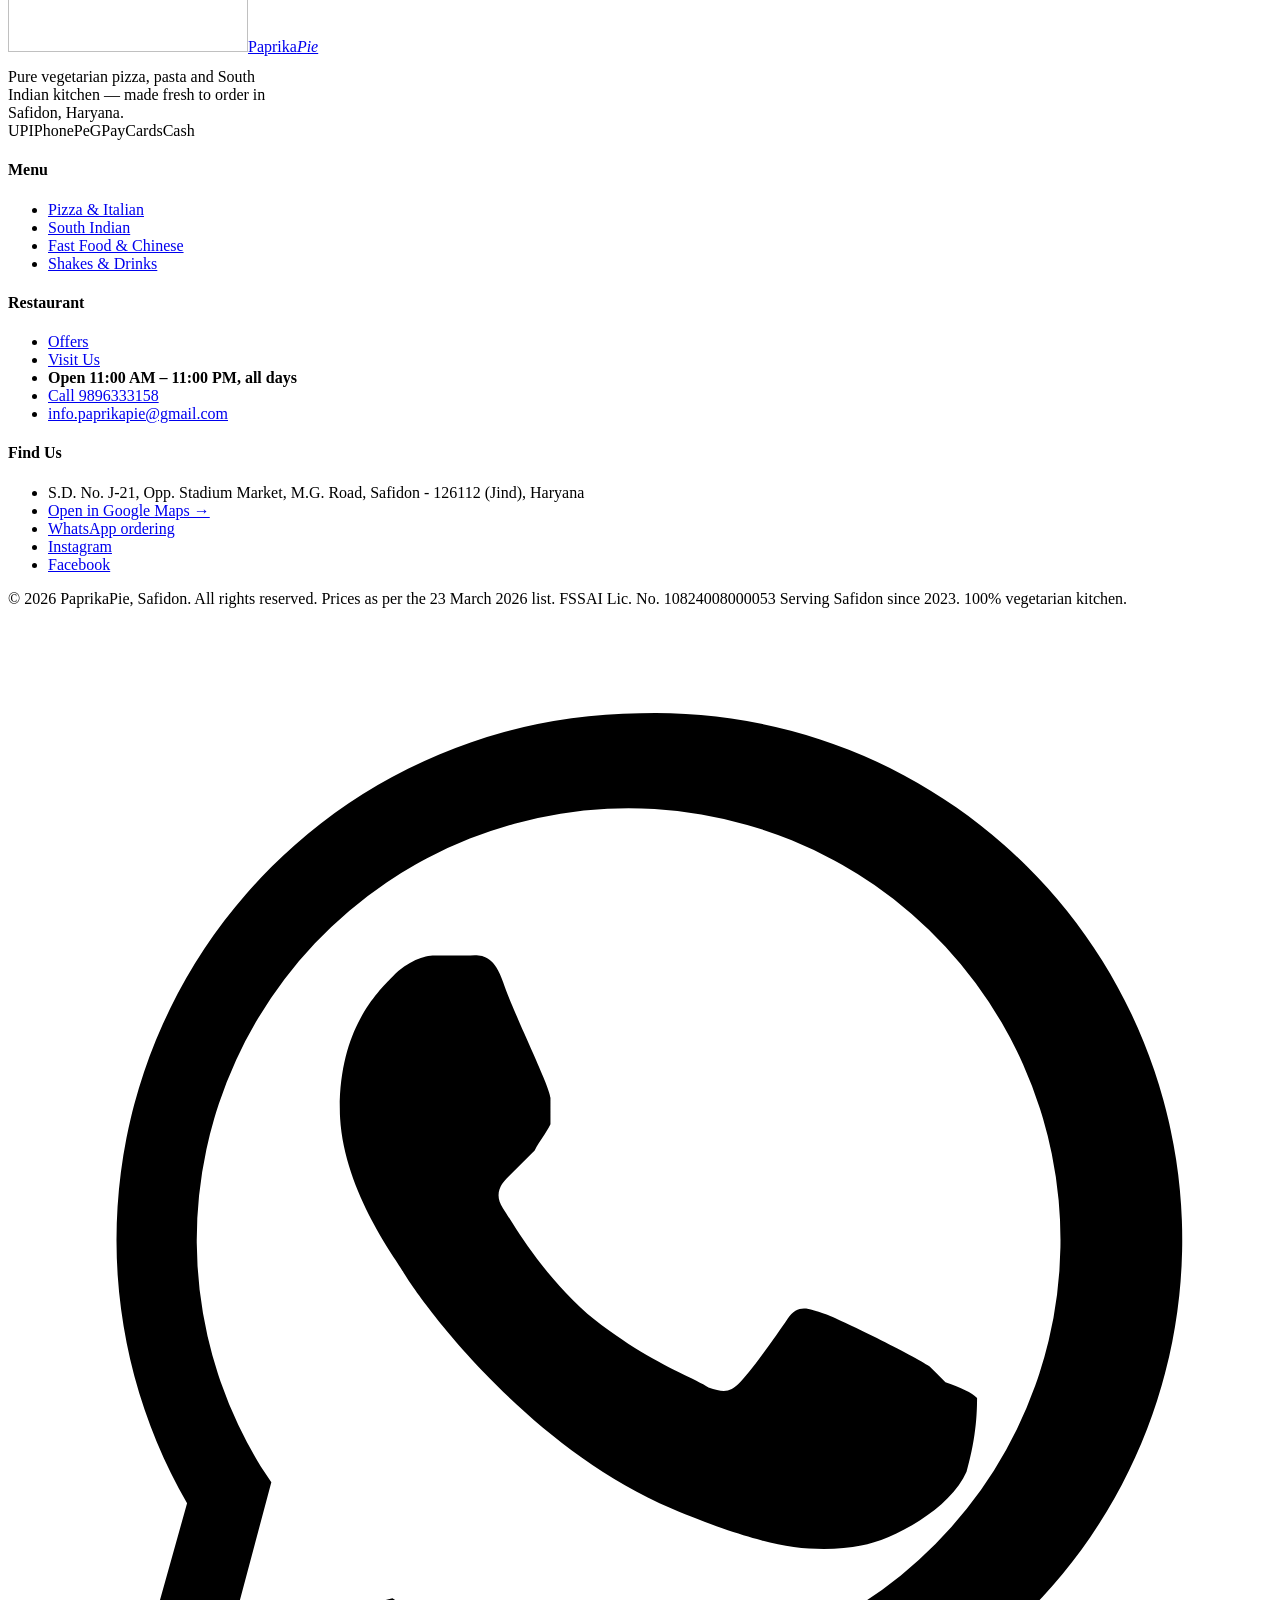
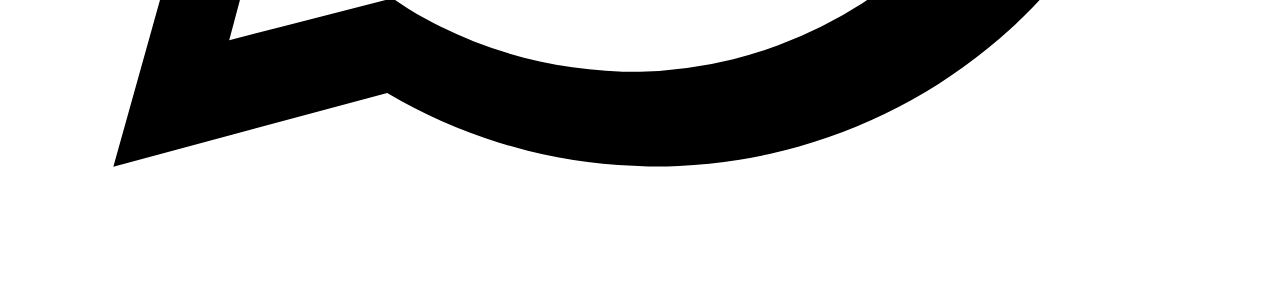
==== commit 70036220: "Add files via upload" ====
--- a/index.html
+++ b/index.html
@@ -93,7 +93,7 @@
 <header class="hdr">
   <div class="wrap bar">
     <a class="logo" href="index.html">
-      <span class="mk">P</span>
+      <img class="mk" src="images/logo.png" alt="" width="240" height="240">
       <span class="nm">Paprika<i>Pie</i></span>
     </a>
     <nav class="main"><a href="index.html" aria-current="page">Home</a><a href="menu-pizza.html">Pizza &amp; Italian</a><a href="menu-south.html">South Indian</a><a href="menu-fastfood.html">Fast Food</a><a href="menu-drinks.html">Drinks</a><a href="offers.html">Offers</a><a href="about.html">Visit Us</a></nav>
@@ -112,7 +112,7 @@
 <div class="hero">
   <div class="hero-photo" style="background-image:url('images/hero.jpg')"></div>
   <div class="hero-inner">
-    <div class="eyebrow">Safidon, Haryana · 100% Vegetarian</div>
+    <div class="eyebrow">Safidon, Haryana · A touch of fire · 100% Vegetarian</div>
     <h1>Safidon's own <em>dosa</em> &amp; <em>pizza</em> kitchen</h1>
     <p class="lede">Real dough, real cheese, real chutneys — every single order made from scratch after you place it. Nothing sits waiting.</p>
     <div class="hero-cta">
@@ -180,6 +180,20 @@
   </div>
 </article><article class="dish">
   <div class="ph">
+    <span class="initial" aria-hidden="true">O</span>
+    <img src="images/pizza-onion.jpg" alt="Onion Topping Pizza" loading="lazy" width="400" height="300" onerror="this.remove()">
+    <span class="tag">From ₹100</span>
+  </div>
+  <div class="body">
+    <h3><span class="veg" role="img" aria-label="Vegetarian"></span>Onion Topping Pizza</h3>
+    <p>Crisp onion over melted mozzarella — our ₹100 entry pizza</p>
+    <div class="foot">
+      <span class="price">₹100</span>
+      <button class="add" type="button" data-add="Onion Topping Pizza" data-price="100">+ Add</button>
+    </div>
+  </div>
+</article><article class="dish">
+  <div class="ph">
     <span class="initial" aria-hidden="true">W</span>
     <img src="images/white-sauce-pasta.jpg" alt="White Sauce Pasta" loading="lazy" width="400" height="300" onerror="this.remove()">
     
@@ -195,7 +209,7 @@
 </article><article class="dish">
   <div class="ph">
     <span class="initial" aria-hidden="true">P</span>
-    <img src="images/paneer-dosa.jpg" alt="Paneer Masala Dosa" loading="lazy" width="400" height="300" onerror="this.remove()">
+    <img src="images/masala-dosa-2.jpg" alt="Paneer Masala Dosa" loading="lazy" width="400" height="300" onerror="this.remove()">
     
   </div>
   <div class="body">
@@ -322,7 +336,7 @@
     <div class="fgrid">
       <div>
         <a class="logo" href="index.html" style="margin-bottom:12px">
-          <span class="mk">P</span><span class="nm" style="color:var(--pav)">Paprika<i style="color:var(--ember)">Pie</i></span>
+          <img class="mk" src="images/logo.png" alt="" width="240" height="240"><span class="nm" style="color:var(--pav)">Paprika<i style="color:var(--ember)">Pie</i></span>
         </a>
         <p style="margin:12px 0 0;max-width:34ch">Pure vegetarian pizza, pasta and South Indian kitchen — made fresh to order in Safidon, Haryana.</p>
         <div class="pay"><span>UPI</span><span>PhonePe</span><span>GPay</span><span>Cards</span><span>Cash</span></div>
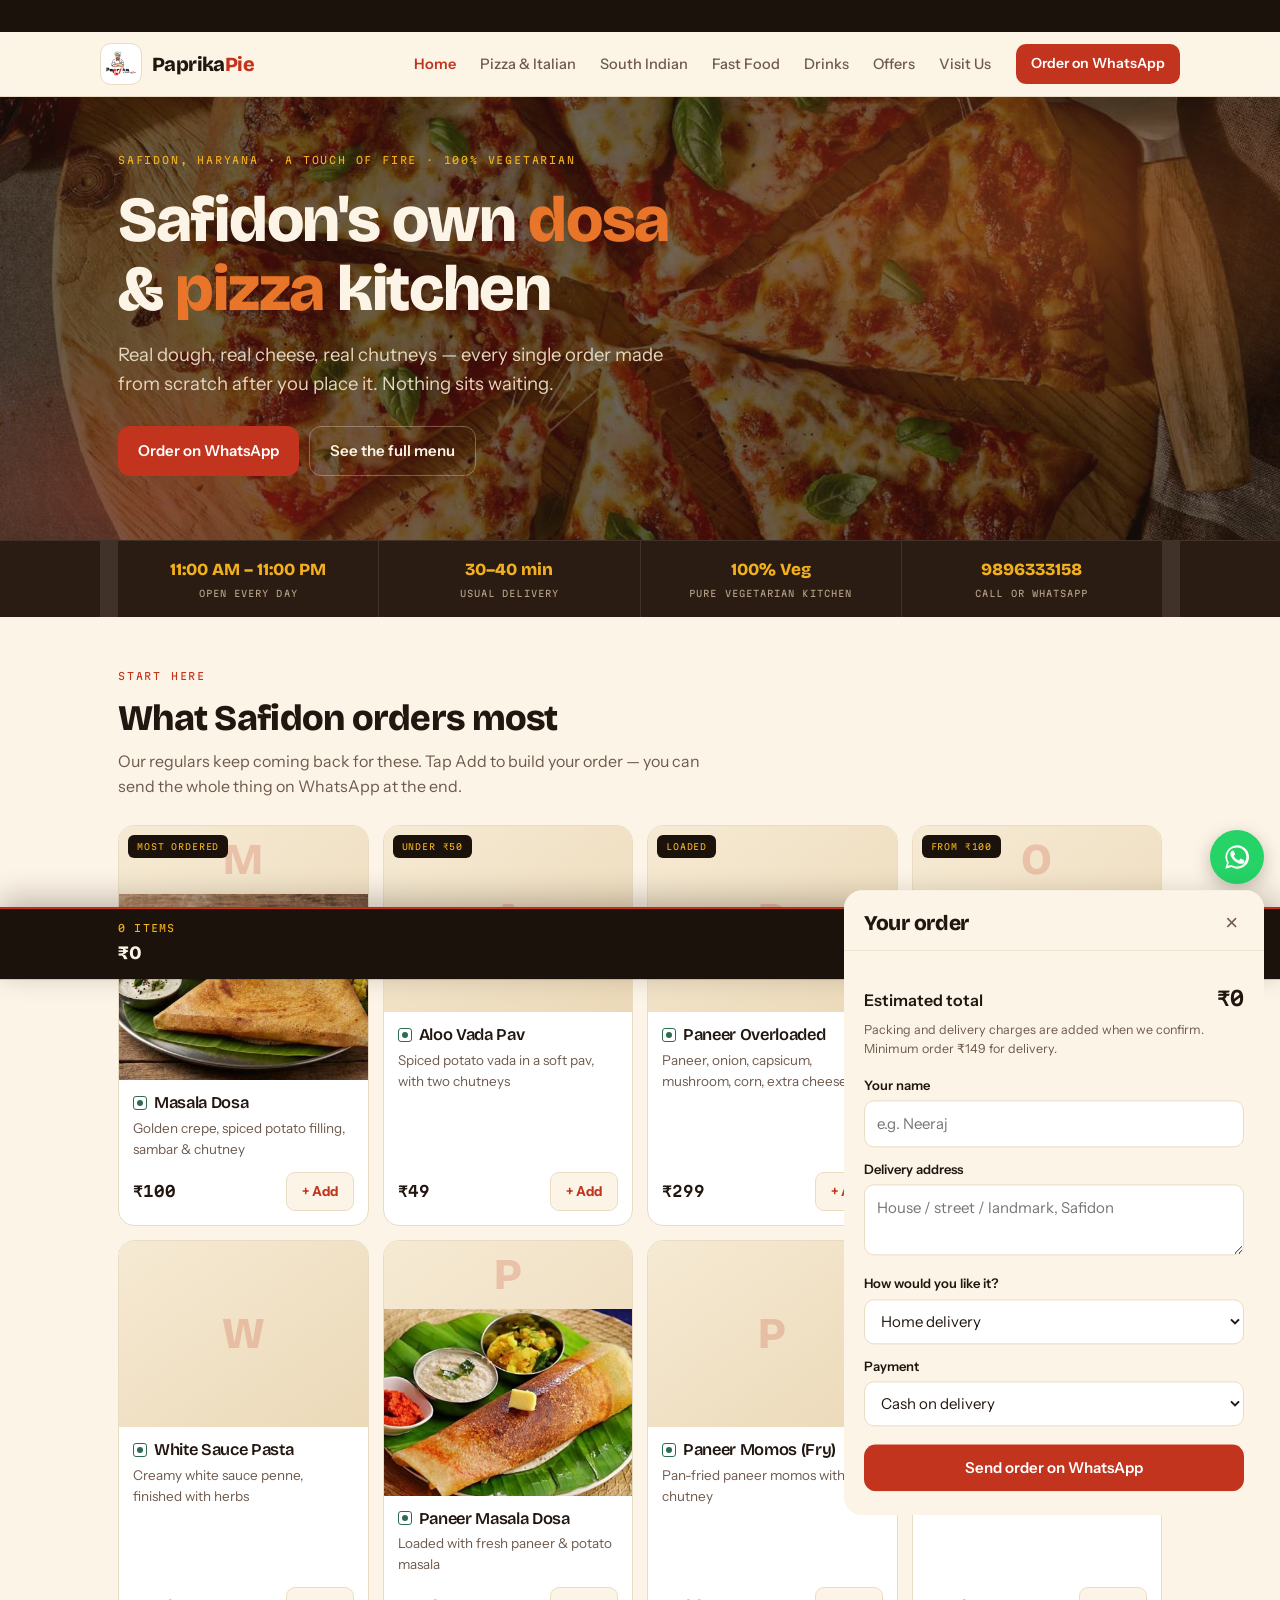
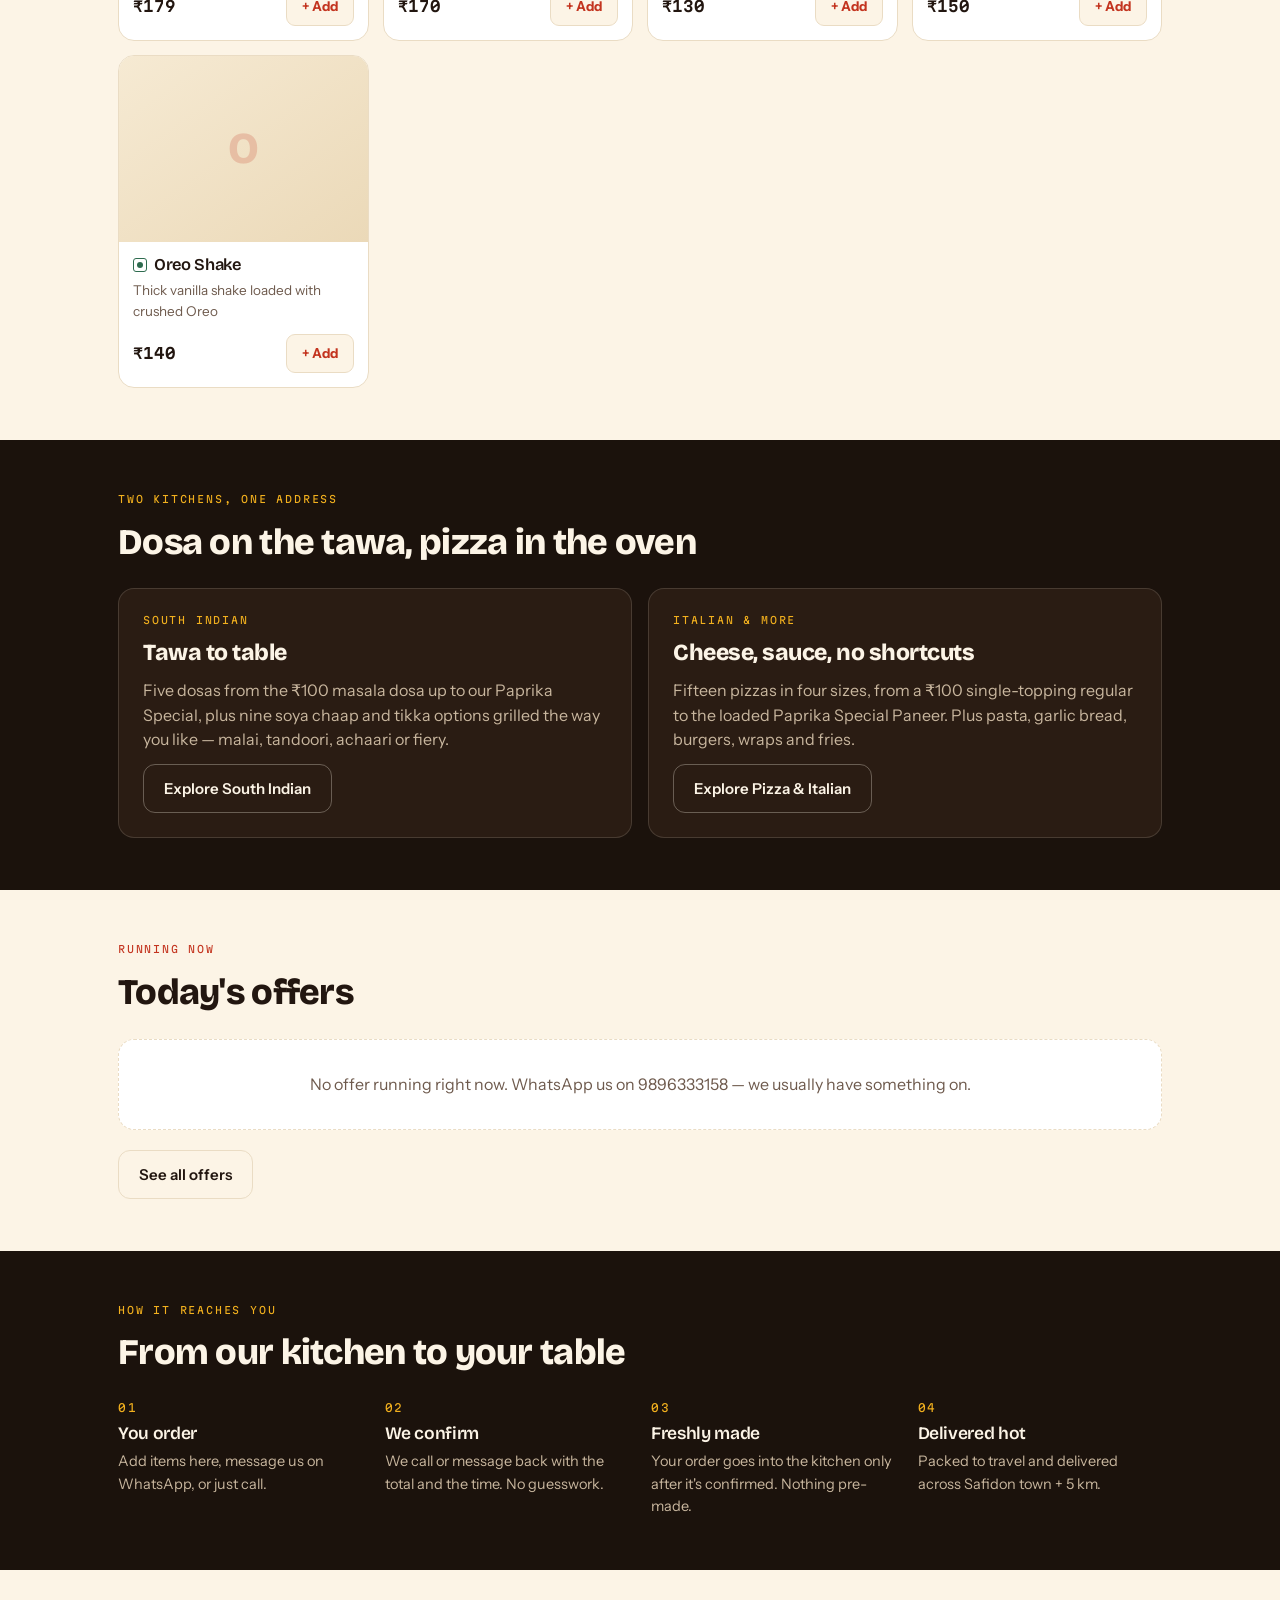
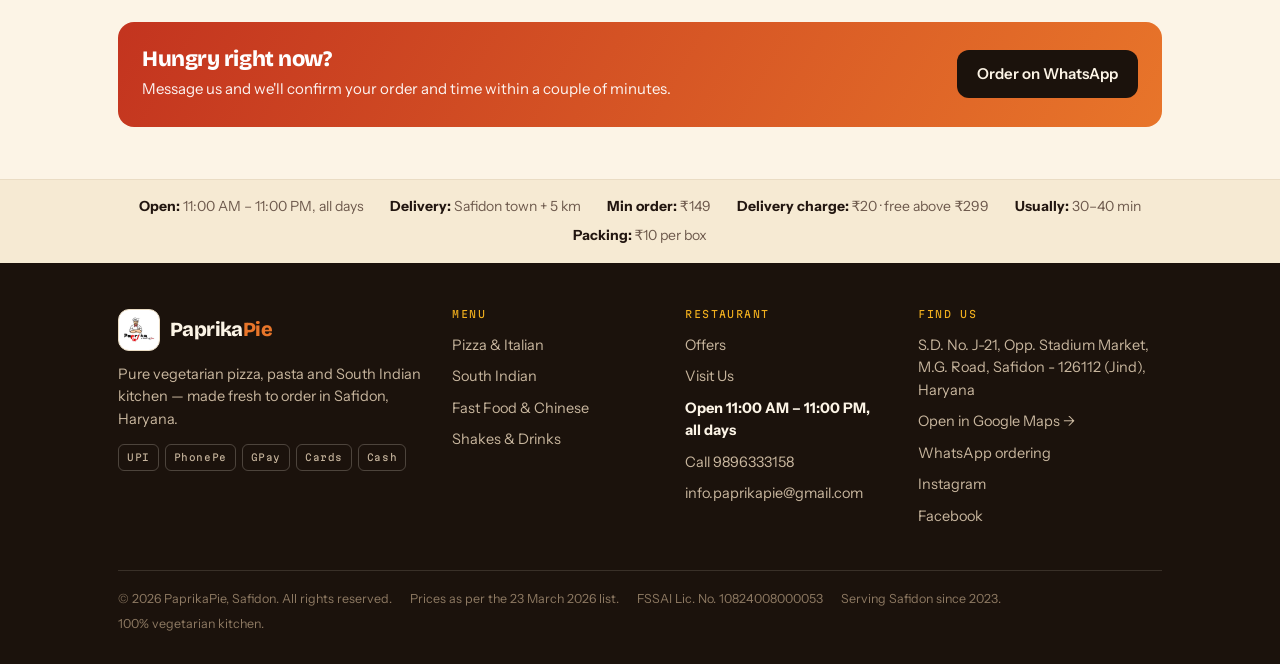
==== commit c0292b63: "Add files via upload" ====
--- a/index.html
+++ b/index.html
@@ -10,7 +10,7 @@
 <meta property="og:site_name" content="PaprikaPie, Safidon">
 <meta property="og:title" content="PaprikaPie — Pure Veg Pizza, Dosa &amp; More in Safidon">
 <meta property="og:description" content="Pure vegetarian pizza, pasta, dosa, chaap, momos and shakes made fresh to order in Safidon, Jind. Dine-in, takeaway and home delivery. Call or WhatsApp 9896333158.">
-<meta property="og:image" content="https://paprikapie.co.in/images/share-card.jpg">
+<meta property="og:image" content="https://paprikapie.co.in/img-share-card.jpg">
 <meta property="og:image:width" content="1200">
 <meta property="og:image:height" content="630">
 <meta property="og:url" content="https://paprikapie.co.in/">
@@ -18,11 +18,11 @@
 <meta name="twitter:card" content="summary_large_image">
 <meta name="twitter:title" content="PaprikaPie — Pure Veg Pizza, Dosa &amp; More in Safidon">
 <meta name="twitter:description" content="Pure vegetarian pizza, pasta, dosa, chaap, momos and shakes made fresh to order in Safidon, Jind. Dine-in, takeaway and home delivery. Call or WhatsApp 9896333158.">
-<meta name="twitter:image" content="https://paprikapie.co.in/images/share-card.jpg">
+<meta name="twitter:image" content="https://paprikapie.co.in/img-share-card.jpg">
 <meta name="theme-color" content="#1B120C">
-<link rel="icon" href="images/favicon.png">
+<link rel="icon" href="img-favicon.png">
 <link rel="preconnect" href="https://fonts.googleapis.com"><link rel="preconnect" href="https://fonts.gstatic.com" crossorigin><link href="https://fonts.googleapis.com/css2?family=Bricolage+Grotesque:opsz,wght@12..96,600;12..96,800&family=Instrument+Sans:wght@400;500;600&family=Martian+Mono:wght@400;600&display=swap" rel="stylesheet">
-<link rel="stylesheet" href="assets/style.css">
+<link rel="stylesheet" href="style.css">
 <script type="application/ld+json">
 {
   "@context": "https://schema.org",
@@ -30,7 +30,7 @@
   "@id": "https://paprikapie.co.in/#restaurant",
   "name": "PaprikaPie",
   "url": "https://paprikapie.co.in/",
-  "image": "https://paprikapie.co.in/images/share-card.jpg",
+  "image": "https://paprikapie.co.in/img-share-card.jpg",
   "telephone": "+919896333158",
   "email": "info.paprikapie@gmail.com",
   "priceRange": "₹₹",
@@ -93,7 +93,7 @@
 <header class="hdr">
   <div class="wrap bar">
     <a class="logo" href="index.html">
-      <img class="mk" src="images/logo.png" alt="" width="240" height="240">
+      <img class="mk" src="img-logo.png" alt="" width="240" height="240">
       <span class="nm">Paprika<i>Pie</i></span>
     </a>
     <nav class="main"><a href="index.html" aria-current="page">Home</a><a href="menu-pizza.html">Pizza &amp; Italian</a><a href="menu-south.html">South Indian</a><a href="menu-fastfood.html">Fast Food</a><a href="menu-drinks.html">Drinks</a><a href="offers.html">Offers</a><a href="about.html">Visit Us</a></nav>
@@ -110,7 +110,7 @@
 </header>
 <main id="main">
 <div class="hero">
-  <div class="hero-photo" style="background-image:url('images/hero.jpg')"></div>
+  <div class="hero-photo" style="background-image:url('img-hero.jpg')"></div>
   <div class="hero-inner">
     <div class="eyebrow">Safidon, Haryana · A touch of fire · 100% Vegetarian</div>
     <h1>Safidon's own <em>dosa</em> &amp; <em>pizza</em> kitchen</h1>
@@ -139,7 +139,7 @@
     <div class="cards"><article class="dish">
   <div class="ph">
     <span class="initial" aria-hidden="true">M</span>
-    <img src="images/masala-dosa.jpg" alt="Masala Dosa" loading="lazy" width="400" height="300" onerror="this.remove()">
+    <img src="img-masala-dosa.jpg" alt="Masala Dosa" loading="lazy" width="400" height="300" onerror="this.remove()">
     <span class="tag">Most ordered</span>
   </div>
   <div class="body">
@@ -153,7 +153,7 @@
 </article><article class="dish">
   <div class="ph">
     <span class="initial" aria-hidden="true">A</span>
-    <img src="images/vada-pav.jpg" alt="Aloo Vada Pav" loading="lazy" width="400" height="300" onerror="this.remove()">
+    <img src="img-vada-pav.jpg" alt="Aloo Vada Pav" loading="lazy" width="400" height="300" onerror="this.remove()">
     <span class="tag">Under ₹50</span>
   </div>
   <div class="body">
@@ -167,7 +167,7 @@
 </article><article class="dish">
   <div class="ph">
     <span class="initial" aria-hidden="true">P</span>
-    <img src="images/paneer-overloaded.jpg" alt="Paneer Overloaded" loading="lazy" width="400" height="300" onerror="this.remove()">
+    <img src="img-paneer-overloaded.jpg" alt="Paneer Overloaded" loading="lazy" width="400" height="300" onerror="this.remove()">
     <span class="tag">Loaded</span>
   </div>
   <div class="body">
@@ -181,7 +181,7 @@
 </article><article class="dish">
   <div class="ph">
     <span class="initial" aria-hidden="true">O</span>
-    <img src="images/pizza-onion.jpg" alt="Onion Topping Pizza" loading="lazy" width="400" height="300" onerror="this.remove()">
+    <img src="img-pizza-onion.jpg" alt="Onion Topping Pizza" loading="lazy" width="400" height="300" onerror="this.remove()">
     <span class="tag">From ₹100</span>
   </div>
   <div class="body">
@@ -195,7 +195,7 @@
 </article><article class="dish">
   <div class="ph">
     <span class="initial" aria-hidden="true">W</span>
-    <img src="images/white-sauce-pasta.jpg" alt="White Sauce Pasta" loading="lazy" width="400" height="300" onerror="this.remove()">
+    <img src="img-white-sauce-pasta.jpg" alt="White Sauce Pasta" loading="lazy" width="400" height="300" onerror="this.remove()">
     
   </div>
   <div class="body">
@@ -209,7 +209,7 @@
 </article><article class="dish">
   <div class="ph">
     <span class="initial" aria-hidden="true">P</span>
-    <img src="images/masala-dosa-2.jpg" alt="Paneer Masala Dosa" loading="lazy" width="400" height="300" onerror="this.remove()">
+    <img src="img-masala-dosa-2.jpg" alt="Paneer Masala Dosa" loading="lazy" width="400" height="300" onerror="this.remove()">
     
   </div>
   <div class="body">
@@ -223,7 +223,7 @@
 </article><article class="dish">
   <div class="ph">
     <span class="initial" aria-hidden="true">P</span>
-    <img src="images/paneer-momos.jpg" alt="Paneer Momos (Fry)" loading="lazy" width="400" height="300" onerror="this.remove()">
+    <img src="img-paneer-momos.jpg" alt="Paneer Momos (Fry)" loading="lazy" width="400" height="300" onerror="this.remove()">
     
   </div>
   <div class="body">
@@ -237,7 +237,7 @@
 </article><article class="dish">
   <div class="ph">
     <span class="initial" aria-hidden="true">M</span>
-    <img src="images/malai-chaap.jpg" alt="Malai Chaap" loading="lazy" width="400" height="300" onerror="this.remove()">
+    <img src="img-malai-chaap.jpg" alt="Malai Chaap" loading="lazy" width="400" height="300" onerror="this.remove()">
     
   </div>
   <div class="body">
@@ -251,7 +251,7 @@
 </article><article class="dish">
   <div class="ph">
     <span class="initial" aria-hidden="true">O</span>
-    <img src="images/oreo-shake.jpg" alt="Oreo Shake" loading="lazy" width="400" height="300" onerror="this.remove()">
+    <img src="img-oreo-shake.jpg" alt="Oreo Shake" loading="lazy" width="400" height="300" onerror="this.remove()">
     
   </div>
   <div class="body">
@@ -336,7 +336,7 @@
     <div class="fgrid">
       <div>
         <a class="logo" href="index.html" style="margin-bottom:12px">
-          <img class="mk" src="images/logo.png" alt="" width="240" height="240"><span class="nm" style="color:var(--pav)">Paprika<i style="color:var(--ember)">Pie</i></span>
+          <img class="mk" src="img-logo.png" alt="" width="240" height="240"><span class="nm" style="color:var(--pav)">Paprika<i style="color:var(--ember)">Pie</i></span>
         </a>
         <p style="margin:12px 0 0;max-width:34ch">Pure vegetarian pizza, pasta and South Indian kitchen — made fresh to order in Safidon, Haryana.</p>
         <div class="pay"><span>UPI</span><span>PhonePe</span><span>GPay</span><span>Cards</span><span>Cash</span></div>
@@ -386,6 +386,6 @@
 </a>
 
 <script src="offers-loader.js" defer></script>
-<script src="assets/app.js" defer></script>
+<script src="app.js" defer></script>
 </body>
 </html>
--- a/style.css
+++ b/style.css
@@ -0,0 +1,479 @@
+/* ===========================================================
+   PaprikaPie — paprikapie.co.in
+   =========================================================== */
+
+:root{
+  --char:#1B120C;
+  --char-2:#2A1C13;
+  --paprika:#C3341F;
+  --paprika-dk:#8E2213;
+  --ember:#E8752A;
+  --turmeric:#F2B01E;
+  --pav:#FCF4E6;
+  --pav-2:#F6EAD3;
+  --card:#FFFFFF;
+  --curry:#2E6B4F;
+  --ink:#221610;
+  --ash:#6E5A4D;
+  --line:#EADCC4;
+  --shadow:rgba(27,18,12,.10);
+  --r:16px;
+  --tray-h:0px;
+}
+
+*{box-sizing:border-box}
+html{-webkit-text-size-adjust:100%}
+body{
+  margin:0;
+  background:var(--pav);
+  color:var(--ink);
+  font-family:"Instrument Sans",system-ui,-apple-system,"Segoe UI",sans-serif;
+  font-size:16px;
+  line-height:1.55;
+  -webkit-font-smoothing:antialiased;
+  padding-bottom:var(--tray-h);
+}
+img{max-width:100%;display:block}
+a{color:inherit}
+h1,h2,h3,h4{
+  font-family:"Bricolage Grotesque",system-ui,sans-serif;
+  margin:0;
+  letter-spacing:-.02em;
+  line-height:1.08;
+}
+.mono{font-family:"Martian Mono",ui-monospace,monospace}
+.wrap{max-width:1080px;margin:0 auto;padding:0 18px}
+.sr{position:absolute;width:1px;height:1px;overflow:hidden;clip:rect(0 0 0 0);white-space:nowrap}
+
+/* ---------- skip link ---------- */
+.skip{
+  position:absolute;left:-999px;top:0;z-index:200;
+  background:var(--char);color:var(--pav);padding:12px 18px;border-radius:0 0 10px 0;
+}
+.skip:focus{left:0}
+
+/* ---------- ticker ---------- */
+.ticker{
+  background:var(--char);color:var(--pav-2);
+  font-family:"Martian Mono",monospace;font-size:10.5px;letter-spacing:.1em;
+  padding:8px 0;overflow:hidden;white-space:nowrap;
+}
+.ticker span{display:inline-block;padding-left:100%;animation:slide 34s linear infinite}
+.ticker b{font-weight:400;color:var(--turmeric);margin:0 26px}
+@keyframes slide{to{transform:translateX(-100%)}}
+
+/* ---------- header ---------- */
+.hdr{
+  position:sticky;top:0;z-index:60;
+  background:rgba(252,244,230,.94);
+  backdrop-filter:saturate(160%) blur(10px);
+  border-bottom:1px solid var(--line);
+}
+.hdr .bar{display:flex;align-items:center;gap:14px;padding:11px 0}
+.logo{display:flex;align-items:center;gap:10px;text-decoration:none;flex:0 0 auto}
+.logo .mk{
+  width:42px;height:42px;border-radius:11px;flex:0 0 auto;
+  background:#fff;object-fit:contain;padding:2px;
+  border:1px solid var(--line);
+}
+.logo .nm{font-family:"Bricolage Grotesque";font-weight:800;font-size:20px;letter-spacing:-.03em}
+.logo .nm i{font-style:normal;color:var(--paprika)}
+
+nav.main{margin-left:auto;display:none;gap:2px}
+nav.main a{
+  text-decoration:none;font-size:14.5px;font-weight:500;color:var(--ash);
+  padding:9px 11px;border-radius:9px;white-space:nowrap;
+}
+nav.main a:hover{background:var(--pav-2);color:var(--ink)}
+nav.main a[aria-current="page"]{color:var(--paprika);font-weight:600}
+
+.hdr-cta{margin-left:auto;display:flex;align-items:center;gap:8px}
+nav.main ~ .hdr-cta{margin-left:0}
+
+.btn{
+  display:inline-flex;align-items:center;justify-content:center;gap:8px;
+  font:inherit;font-weight:600;font-size:15px;
+  border:0;border-radius:12px;padding:12px 20px;cursor:pointer;
+  text-decoration:none;transition:background .15s,transform .1s,border-color .15s;
+}
+.btn:active{transform:translateY(1px)}
+.btn-wa{background:var(--paprika);color:#fff}
+.btn-wa:hover{background:var(--paprika-dk)}
+.btn-line{background:transparent;color:var(--ink);border:1.5px solid var(--line)}
+.btn-line:hover{border-color:var(--paprika);color:var(--paprika)}
+.btn-dark{background:var(--char);color:var(--pav)}
+.btn-dark:hover{background:var(--char-2)}
+.btn-sm{padding:9px 15px;font-size:14px;border-radius:10px}
+.btn:focus-visible,a:focus-visible,button:focus-visible,input:focus-visible,select:focus-visible,textarea:focus-visible{
+  outline:2.5px solid var(--turmeric);outline-offset:2px
+}
+
+.menu-btn{
+  display:grid;place-items:center;width:42px;height:42px;flex:0 0 auto;
+  background:transparent;border:1.5px solid var(--line);border-radius:11px;cursor:pointer;
+}
+.menu-btn svg{width:19px;height:19px}
+
+/* mobile drawer */
+.drawer{
+  display:none;border-top:1px solid var(--line);
+  background:var(--pav);padding:8px 0 14px;
+}
+.drawer.open{display:block}
+.drawer a{
+  display:block;text-decoration:none;padding:13px 4px;font-weight:500;
+  border-bottom:1px solid var(--line);
+}
+.drawer a:last-child{border-bottom:0}
+.drawer a[aria-current="page"]{color:var(--paprika);font-weight:600}
+
+@media (min-width:900px){
+  nav.main{display:flex}
+  .menu-btn{display:none}
+  .drawer{display:none !important}
+}
+
+/* ---------- hero ---------- */
+.hero{position:relative;background:var(--char);color:var(--pav);overflow:hidden}
+.hero-inner{
+  max-width:1080px;margin:0 auto;padding:56px 18px 64px;
+  position:relative;z-index:2;
+}
+.eyebrow{
+  font-family:"Martian Mono",monospace;font-size:10px;letter-spacing:.18em;
+  text-transform:uppercase;color:var(--turmeric);margin-bottom:16px;
+}
+.hero h1{
+  font-size:clamp(34px,8.5vw,64px);font-weight:800;max-width:15ch;
+}
+.hero h1 em{font-style:normal;color:var(--ember)}
+.hero p.lede{
+  color:#E4D5BE;font-size:clamp(16px,2.4vw,18.5px);
+  max-width:46ch;margin:18px 0 28px;
+}
+.hero-cta{display:flex;gap:10px;flex-wrap:wrap}
+.hero::after{
+  content:"";position:absolute;inset:0;z-index:1;
+  background:
+    radial-gradient(60% 70% at 82% 30%, rgba(232,117,42,.30), transparent 62%),
+    radial-gradient(46% 60% at 12% 90%, rgba(195,52,31,.28), transparent 60%);
+}
+.hero-photo{
+  position:absolute;inset:0;z-index:0;opacity:.34;
+  background:var(--char-2) center/cover no-repeat;
+}
+
+/* fact strip */
+.facts{background:var(--char-2);border-top:1px solid rgba(252,244,230,.10)}
+.facts .grid{
+  display:grid;grid-template-columns:repeat(2,1fr);gap:1px;
+  background:rgba(252,244,230,.10);
+}
+.facts .f{background:var(--char-2);padding:16px 18px;text-align:center}
+.facts .f b{
+  display:block;font-family:"Bricolage Grotesque";font-weight:800;
+  font-size:17px;color:var(--turmeric);
+}
+.facts .f span{
+  display:block;font-family:"Martian Mono",monospace;font-size:9px;
+  letter-spacing:.12em;text-transform:uppercase;color:#B7A288;margin-top:4px;
+}
+@media (min-width:720px){.facts .grid{grid-template-columns:repeat(4,1fr)}}
+
+/* ---------- sections ---------- */
+section{padding:52px 0}
+.sec-head{margin-bottom:26px}
+.sec-head h2{font-size:clamp(25px,5vw,36px);font-weight:800}
+.sec-head p{color:var(--ash);max-width:56ch;margin:10px 0 0}
+.sec-head .eyebrow{color:var(--paprika)}
+
+.dark{background:var(--char);color:var(--pav)}
+.dark .sec-head p{color:#C8B69E}
+.dark .sec-head .eyebrow{color:var(--turmeric)}
+
+/* ---------- veg mark ---------- */
+.veg{
+  display:inline-grid;place-items:center;
+  width:14px;height:14px;border:1.6px solid var(--curry);border-radius:3px;
+  flex:0 0 auto;vertical-align:-2px;
+}
+.veg::after{content:"";width:6px;height:6px;background:var(--curry);border-radius:50%}
+
+/* ---------- dish cards ---------- */
+.cards{
+  display:grid;gap:14px;
+  grid-template-columns:repeat(auto-fill,minmax(215px,1fr));
+}
+.dish{
+  background:var(--card);border:1px solid var(--line);border-radius:var(--r);
+  overflow:hidden;display:flex;flex-direction:column;
+}
+.dish .ph{
+  aspect-ratio:4/3;position:relative;
+  background:linear-gradient(145deg,var(--pav-2),#EBD9B8);
+  display:grid;place-items:center;
+}
+.dish .ph img{width:100%;height:100%;object-fit:cover}
+.dish .ph .initial{
+  font-family:"Bricolage Grotesque";font-weight:800;font-size:44px;
+  color:rgba(195,52,31,.20);
+}
+.dish .tag{
+  position:absolute;top:9px;left:9px;
+  background:var(--char);color:var(--turmeric);
+  font-family:"Martian Mono",monospace;font-size:8.5px;letter-spacing:.1em;
+  text-transform:uppercase;padding:5px 9px;border-radius:6px;
+}
+.dish .body{padding:14px;display:flex;flex-direction:column;gap:6px;flex:1}
+.dish h3{font-size:16.5px;font-weight:600;display:flex;align-items:center;gap:7px}
+.dish p{margin:0;font-size:13.5px;color:var(--ash);flex:1}
+.dish .foot{display:flex;align-items:center;justify-content:space-between;gap:10px;margin-top:6px}
+.price{font-family:"Martian Mono",monospace;font-weight:600;font-size:15px}
+
+/* ---------- menu list rows ---------- */
+.rows{background:var(--card);border:1px solid var(--line);border-radius:var(--r);overflow:hidden}
+.row{
+  display:flex;align-items:center;gap:14px;
+  padding:14px 16px;border-bottom:1px solid var(--line);
+}
+.row:last-child{border-bottom:0}
+.row .meta{flex:1;min-width:0}
+.row .nm{font-weight:600;display:flex;align-items:center;gap:7px;font-size:15.5px}
+.row .ds{font-size:13.5px;color:var(--ash);margin-top:2px}
+.row .pr{font-family:"Martian Mono",monospace;font-weight:600;font-size:15px;white-space:nowrap}
+
+.add{
+  border:1.5px solid var(--line);background:var(--pav);color:var(--paprika);
+  font:inherit;font-weight:700;font-size:13.5px;
+  padding:8px 15px;border-radius:9px;cursor:pointer;white-space:nowrap;
+  transition:background .15s,border-color .15s,color .15s;
+}
+.add:hover{background:var(--paprika);border-color:var(--paprika);color:#fff}
+.add.done{background:var(--curry);border-color:var(--curry);color:#fff}
+
+/* ---------- pizza size picker ---------- */
+.pz{background:var(--card);border:1px solid var(--line);border-radius:var(--r);overflow:hidden}
+.pz-item{padding:16px;border-bottom:1px solid var(--line)}
+.pz-item:last-child{border-bottom:0}
+.pz-item .nm{font-weight:600;font-size:16.5px;display:flex;align-items:center;gap:7px}
+.pz-item .ds{font-size:13.5px;color:var(--ash);margin:3px 0 12px}
+.sizes{display:grid;grid-template-columns:repeat(2,1fr);gap:8px}
+@media (min-width:560px){.sizes{grid-template-columns:repeat(4,1fr)}}
+.size{
+  border:1.5px solid var(--line);background:var(--pav);border-radius:11px;
+  padding:10px 8px;cursor:pointer;text-align:center;font:inherit;
+  transition:border-color .15s,background .15s;
+}
+.size:hover{border-color:var(--paprika);background:#FCEEE9}
+.size .lb{
+  display:block;font-family:"Martian Mono",monospace;font-size:8.5px;
+  letter-spacing:.1em;text-transform:uppercase;color:var(--ash);
+}
+.size .vl{display:block;font-family:"Martian Mono",monospace;font-weight:600;font-size:15px;margin-top:3px}
+.size.done{background:var(--curry);border-color:var(--curry)}
+.size.done .lb,.size.done .vl{color:#fff}
+
+/* ---------- category chips ---------- */
+.chips{
+  display:flex;gap:8px;overflow-x:auto;padding:12px 18px;
+  position:sticky;top:61px;z-index:50;
+  background:rgba(252,244,230,.95);backdrop-filter:blur(8px);
+  border-bottom:1px solid var(--line);scrollbar-width:none;
+}
+.chips::-webkit-scrollbar{display:none}
+.chips a{
+  flex:0 0 auto;text-decoration:none;font-size:13.5px;font-weight:600;
+  background:var(--card);border:1.5px solid var(--line);border-radius:999px;
+  padding:8px 15px;color:var(--ash);
+}
+.chips a:hover{border-color:var(--paprika);color:var(--paprika)}
+
+/* ---------- page head ---------- */
+.phead{background:var(--char);color:var(--pav);padding:44px 0 46px}
+.phead h1{font-size:clamp(30px,7vw,50px);font-weight:800}
+.phead p{color:#C8B69E;max-width:52ch;margin:14px 0 0}
+
+/* ---------- offer cards ---------- */
+.offers{display:grid;gap:18px}
+@media (min-width:760px){.offers{grid-template-columns:1fr 1fr}}
+.offer{
+  background:var(--card);border:1px solid var(--line);border-radius:var(--r);
+  overflow:hidden;display:flex;flex-direction:column;
+}
+.offer .ph{aspect-ratio:16/10;background:linear-gradient(145deg,var(--ember),var(--paprika))}
+.offer .ph img{width:100%;height:100%;object-fit:cover}
+.offer .bd{padding:20px;display:flex;flex-direction:column;gap:10px;flex:1}
+.offer h3{font-size:21px;font-weight:800}
+.offer p{margin:0;color:var(--ash);font-size:15px}
+.offer ul{margin:0;padding-left:19px;color:var(--ash);font-size:14px;columns:2}
+.offer .terms{font-size:12.5px;color:var(--ash)}
+.offer .valid{
+  font-family:"Martian Mono",monospace;font-size:10px;letter-spacing:.1em;
+  text-transform:uppercase;color:var(--paprika);
+}
+.offer .cta{margin-top:auto;padding-top:6px}
+.offer-empty{
+  grid-column:1/-1;background:var(--card);border:1px dashed var(--line);
+  border-radius:var(--r);padding:32px;text-align:center;color:var(--ash);
+}
+
+/* ---------- steps ---------- */
+.steps{display:grid;gap:22px;grid-template-columns:repeat(auto-fit,minmax(200px,1fr))}
+.step .n{
+  font-family:"Martian Mono",monospace;font-size:11px;letter-spacing:.14em;
+  color:var(--turmeric);margin-bottom:9px;
+}
+.step h3{font-size:17.5px;font-weight:600;margin-bottom:6px}
+.step p{margin:0;color:#C8B69E;font-size:14.5px}
+
+/* ---------- split cards ---------- */
+.split{display:grid;gap:16px}
+@media (min-width:760px){.split{grid-template-columns:1fr 1fr}}
+.pane{
+  background:var(--card);border:1px solid var(--line);border-radius:var(--r);
+  padding:24px;display:flex;flex-direction:column;gap:12px;
+}
+.pane .eyebrow{color:var(--paprika);margin:0}
+.pane h3{font-size:23px;font-weight:800}
+.pane p{margin:0;color:var(--ash);flex:1}
+
+/* ---------- delivery strip ---------- */
+.delivery{background:var(--pav-2);border-top:1px solid var(--line);padding:16px 0}
+.delivery .in{
+  display:flex;flex-wrap:wrap;gap:8px 26px;justify-content:center;
+  font-size:14px;color:var(--ash);text-align:center;
+}
+.delivery b{color:var(--ink)}
+
+/* ---------- footer ---------- */
+footer{background:var(--char);color:#C8B69E;padding:46px 0 30px;font-size:14.5px}
+footer h4{
+  font-family:"Martian Mono",monospace;font-size:10px;letter-spacing:.14em;
+  text-transform:uppercase;color:var(--turmeric);margin-bottom:14px;font-weight:400;
+}
+.fgrid{display:grid;gap:30px;grid-template-columns:1fr}
+@media (min-width:700px){.fgrid{grid-template-columns:1.5fr 1fr 1fr 1.2fr}}
+footer ul{list-style:none;margin:0;padding:0}
+footer li{margin-bottom:9px}
+footer a{text-decoration:none}
+footer a:hover{color:var(--pav)}
+.pay{display:flex;gap:6px;flex-wrap:wrap;margin-top:14px}
+.pay span{
+  font-family:"Martian Mono",monospace;font-size:9.5px;letter-spacing:.06em;
+  border:1px solid rgba(252,244,230,.22);border-radius:6px;padding:5px 8px;
+}
+.legal{
+  border-top:1px solid rgba(252,244,230,.13);margin-top:34px;padding-top:18px;
+  font-size:12.5px;color:#8D7962;display:flex;flex-wrap:wrap;gap:6px 18px;
+}
+
+/* ---------- order tray (signature) ---------- */
+.tray{
+  position:fixed;left:0;right:0;bottom:0;z-index:90;
+  background:var(--char);color:var(--pav);
+  border-top:2px solid var(--paprika);
+  transform:translateY(110%);transition:transform .25s cubic-bezier(.2,.8,.3,1);
+  box-shadow:0 -8px 30px rgba(27,18,12,.28);
+}
+.tray.up{transform:none}
+.tray .top{
+  display:flex;align-items:center;gap:12px;
+  max-width:1080px;margin:0 auto;padding:12px 18px;
+}
+.tray .sum{flex:1;min-width:0}
+.tray .sum .a{
+  font-family:"Martian Mono",monospace;font-size:10px;letter-spacing:.12em;
+  text-transform:uppercase;color:var(--turmeric);
+}
+.tray .sum .b{font-family:"Bricolage Grotesque";font-weight:800;font-size:19px;margin-top:1px}
+.tray .view{
+  background:transparent;border:1.5px solid rgba(252,244,230,.28);color:var(--pav);
+  font:inherit;font-size:13.5px;font-weight:600;padding:9px 14px;border-radius:10px;cursor:pointer;
+}
+.tray .view:hover{border-color:var(--turmeric);color:var(--turmeric)}
+
+/* ---------- order sheet ---------- */
+.scrim{
+  position:fixed;inset:0;z-index:95;background:rgba(27,18,12,.55);
+  opacity:0;pointer-events:none;transition:opacity .2s;
+}
+.scrim.on{opacity:1;pointer-events:auto}
+.sheet{
+  position:fixed;z-index:96;left:0;right:0;bottom:0;
+  max-height:88vh;overflow-y:auto;
+  background:var(--pav);border-radius:20px 20px 0 0;
+  transform:translateY(101%);transition:transform .28s cubic-bezier(.2,.8,.3,1);
+}
+.sheet.on{transform:none}
+@media (min-width:700px){
+  .sheet{left:auto;right:16px;bottom:16px;width:420px;border-radius:18px;max-height:82vh}
+  .sheet.on{transform:none}
+}
+.sheet .sh{
+  position:sticky;top:0;background:var(--pav);z-index:2;
+  display:flex;align-items:center;gap:12px;
+  padding:18px 20px 12px;border-bottom:1px solid var(--line);
+}
+.sheet .sh h2{font-size:21px;font-weight:800;flex:1}
+.x{
+  background:transparent;border:0;font-size:22px;line-height:1;cursor:pointer;
+  color:var(--ash);padding:4px 6px;border-radius:8px;
+}
+.x:hover{background:var(--pav-2);color:var(--ink)}
+.sheet .sb{padding:16px 20px 24px}
+.li{display:flex;align-items:center;gap:12px;padding:11px 0;border-bottom:1px solid var(--line)}
+.li .n{flex:1;min-width:0;font-size:14.5px}
+.li .n small{display:block;color:var(--ash);font-size:12.5px}
+.li .p{font-family:"Martian Mono",monospace;font-size:14px}
+.qty{display:flex;align-items:center;gap:2px;border:1.5px solid var(--line);border-radius:9px;overflow:hidden}
+.qty button{
+  background:var(--card);border:0;width:30px;height:30px;font-size:17px;line-height:1;
+  cursor:pointer;color:var(--paprika);
+}
+.qty button:hover{background:var(--pav-2)}
+.qty span{min-width:24px;text-align:center;font-family:"Martian Mono",monospace;font-size:13px}
+.tot{display:flex;justify-content:space-between;align-items:baseline;padding:16px 0 6px;font-weight:600}
+.tot .v{font-family:"Martian Mono",monospace;font-size:20px}
+.note{font-size:12.5px;color:var(--ash);margin:0 0 16px}
+.fld{display:block;font-size:13px;font-weight:600;margin:12px 0 5px}
+.sheet input,.sheet textarea,.sheet select{
+  width:100%;font:inherit;font-size:15px;color:var(--ink);
+  background:var(--card);border:1.5px solid var(--line);border-radius:10px;padding:11px 12px;
+}
+.sheet textarea{min-height:70px;resize:vertical}
+.empty{text-align:center;padding:34px 10px;color:var(--ash)}
+
+/* ---------- floating whatsapp ---------- */
+.fab{
+  position:fixed;right:16px;bottom:calc(16px + var(--tray-h));z-index:80;
+  width:54px;height:54px;border-radius:50%;
+  background:#25D366;display:grid;place-items:center;
+  box-shadow:0 6px 18px rgba(27,18,12,.26);
+  transition:bottom .25s;
+}
+.fab svg{width:28px;height:28px;fill:#fff}
+
+/* ---------- misc ---------- */
+.map{width:100%;height:320px;border:0;border-radius:var(--r)}
+.info{background:var(--card);border:1px solid var(--line);border-radius:var(--r);padding:22px}
+.info dt{
+  font-family:"Martian Mono",monospace;font-size:10px;letter-spacing:.12em;
+  text-transform:uppercase;color:var(--paprika);margin-top:18px;
+}
+.info dt:first-child{margin-top:0}
+.info dd{margin:5px 0 0;font-size:15.5px}
+.banner{
+  background:linear-gradient(120deg,var(--paprika),var(--ember));
+  color:#fff;border-radius:var(--r);padding:26px 24px;
+  display:flex;flex-wrap:wrap;gap:16px;align-items:center;justify-content:space-between;
+}
+.banner h3{font-size:22px;font-weight:800}
+.banner p{margin:6px 0 0;opacity:.94;font-size:15px}
+.note-strip{
+  background:#FFF6E2;border-left:3px solid var(--turmeric);
+  border-radius:0 12px 12px 0;padding:13px 16px;font-size:14px;margin-bottom:18px;
+}
+
+@media (prefers-reduced-motion:reduce){
+  *{animation:none !important;transition:none !important}
+}
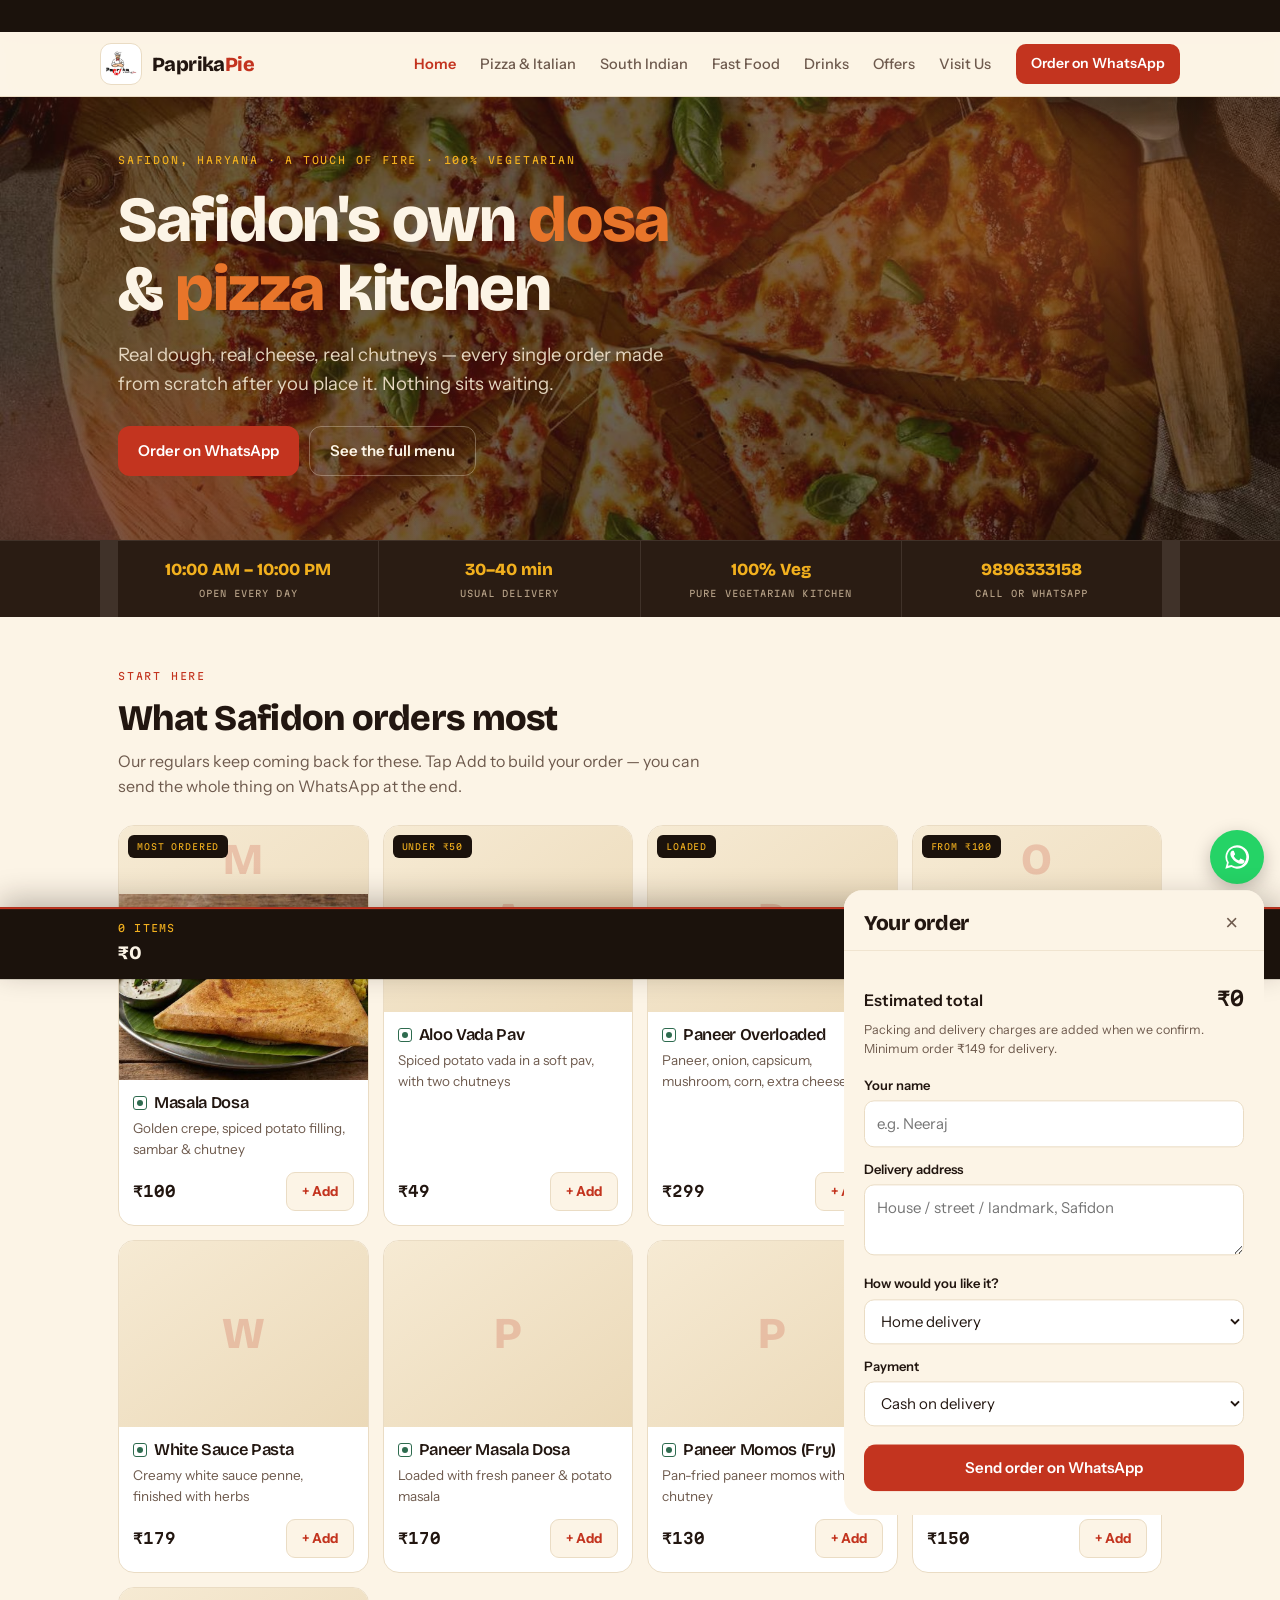
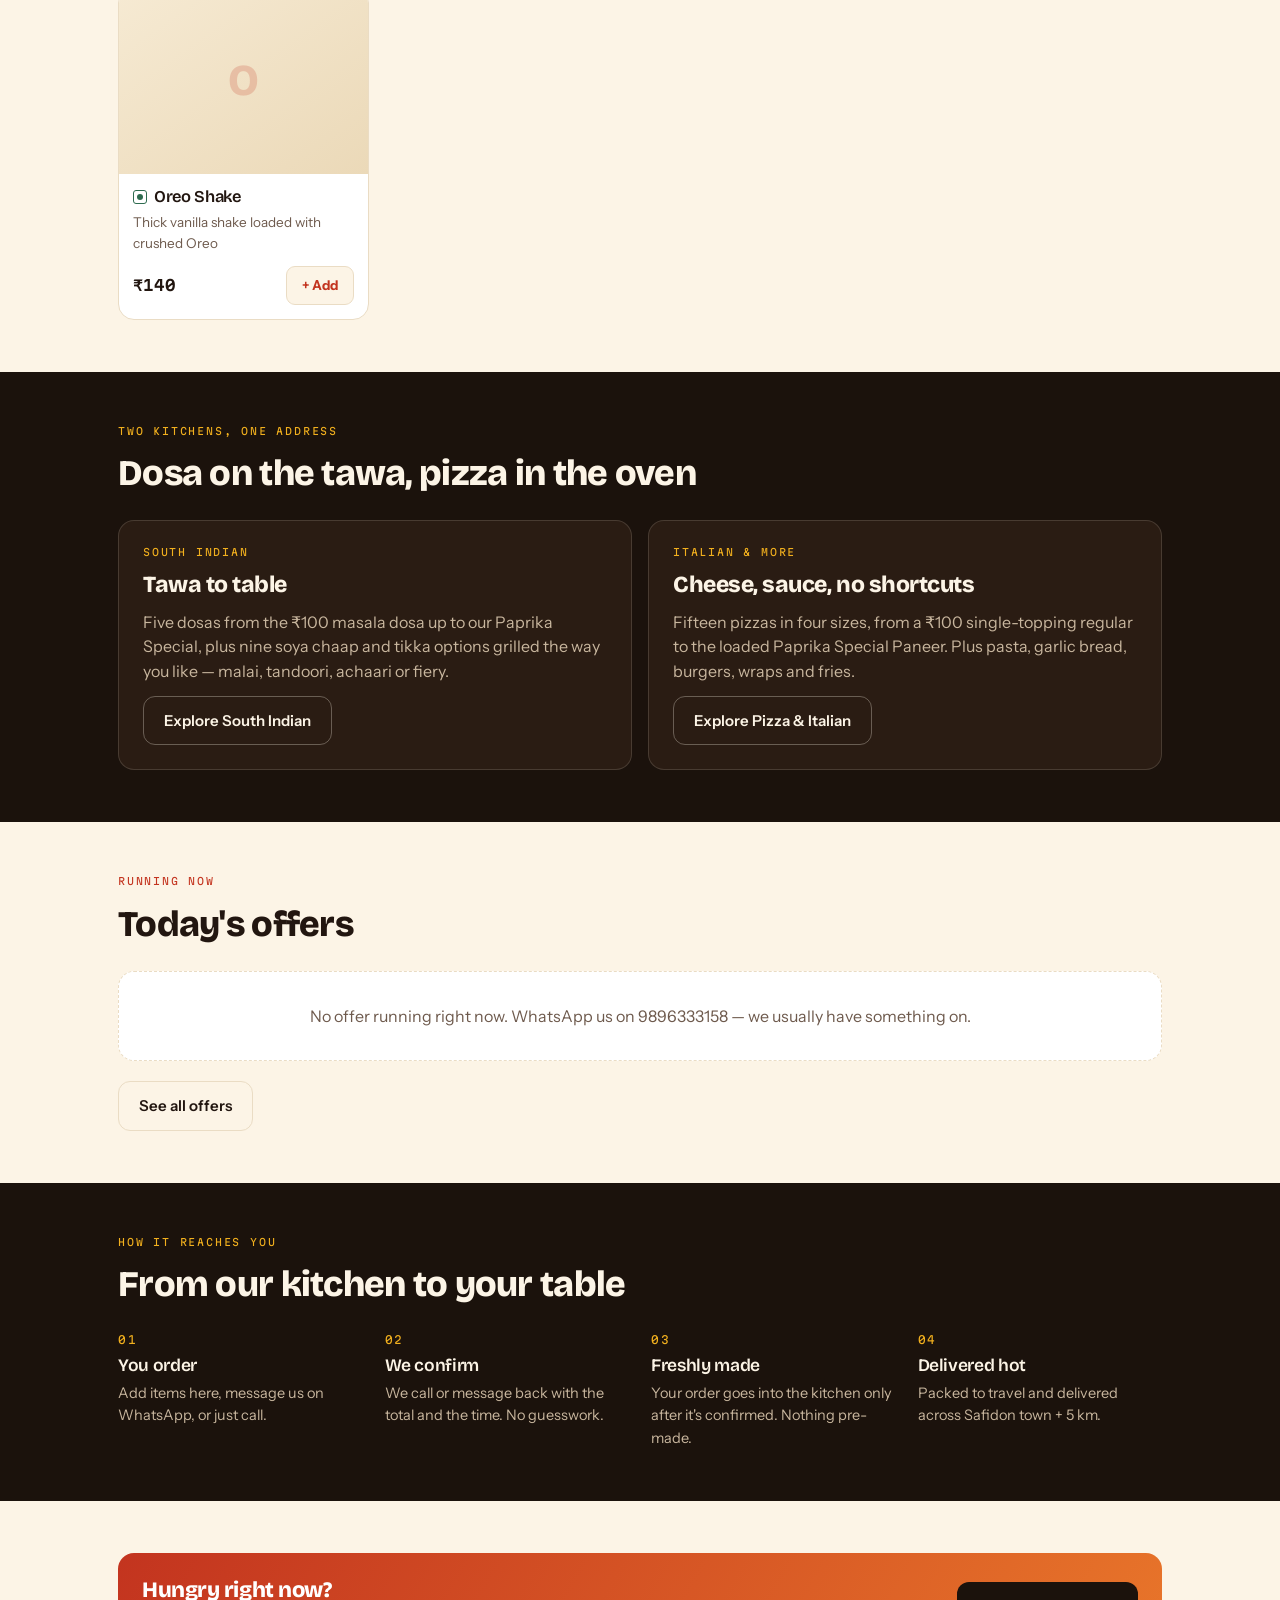
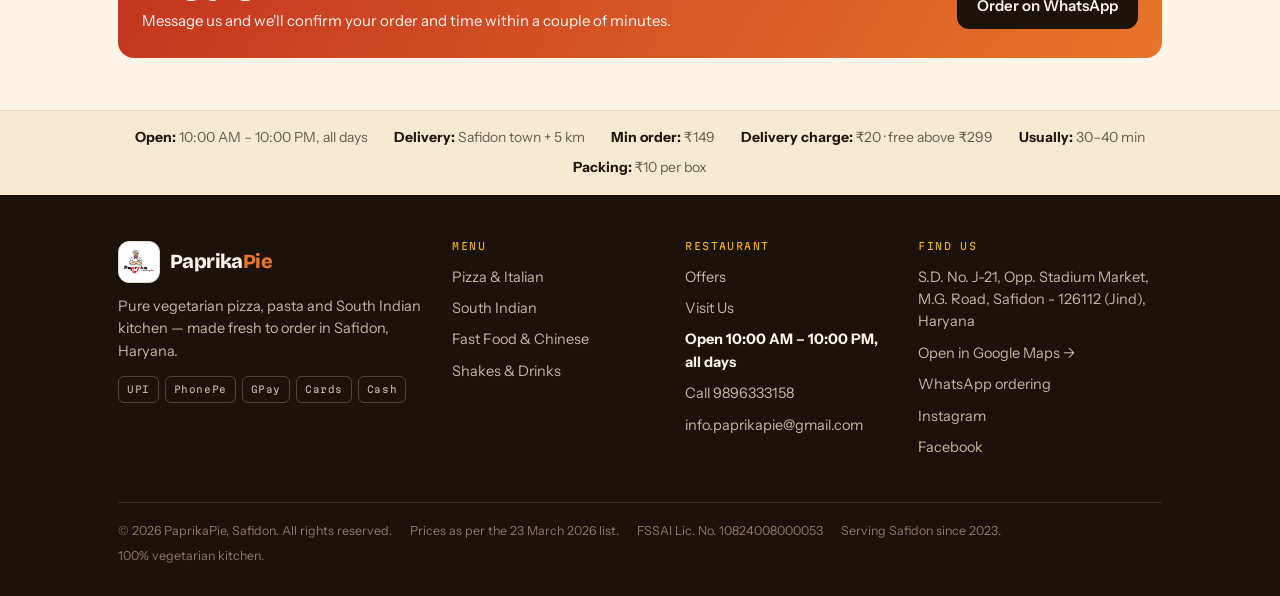
==== commit 7775e6cf: "Add files via upload" ====
--- a/index.html
+++ b/index.html
@@ -20,9 +20,495 @@
 <meta name="twitter:description" content="Pure vegetarian pizza, pasta, dosa, chaap, momos and shakes made fresh to order in Safidon, Jind. Dine-in, takeaway and home delivery. Call or WhatsApp 9896333158.">
 <meta name="twitter:image" content="https://paprikapie.co.in/img-share-card.jpg">
 <meta name="theme-color" content="#1B120C">
-<link rel="icon" href="img-favicon.png">
+<link rel="icon" href="[data-uri]">
 <link rel="preconnect" href="https://fonts.googleapis.com"><link rel="preconnect" href="https://fonts.gstatic.com" crossorigin><link href="https://fonts.googleapis.com/css2?family=Bricolage+Grotesque:opsz,wght@12..96,600;12..96,800&family=Instrument+Sans:wght@400;500;600&family=Martian+Mono:wght@400;600&display=swap" rel="stylesheet">
-<link rel="stylesheet" href="style.css">
+<style>
+/* ===========================================================
+   PaprikaPie — paprikapie.co.in
+   =========================================================== */
+
+:root{
+  --char:#1B120C;
+  --char-2:#2A1C13;
+  --paprika:#C3341F;
+  --paprika-dk:#8E2213;
+  --ember:#E8752A;
+  --turmeric:#F2B01E;
+  --pav:#FCF4E6;
+  --pav-2:#F6EAD3;
+  --card:#FFFFFF;
+  --curry:#2E6B4F;
+  --ink:#221610;
+  --ash:#6E5A4D;
+  --line:#EADCC4;
+  --shadow:rgba(27,18,12,.10);
+  --r:16px;
+  --tray-h:0px;
+}
+
+*{box-sizing:border-box}
+html{-webkit-text-size-adjust:100%}
+body{
+  margin:0;
+  background:var(--pav);
+  color:var(--ink);
+  font-family:"Instrument Sans",system-ui,-apple-system,"Segoe UI",sans-serif;
+  font-size:16px;
+  line-height:1.55;
+  -webkit-font-smoothing:antialiased;
+  padding-bottom:var(--tray-h);
+}
+img{max-width:100%;display:block}
+a{color:inherit}
+h1,h2,h3,h4{
+  font-family:"Bricolage Grotesque",system-ui,sans-serif;
+  margin:0;
+  letter-spacing:-.02em;
+  line-height:1.08;
+}
+.mono{font-family:"Martian Mono",ui-monospace,monospace}
+.wrap{max-width:1080px;margin:0 auto;padding:0 18px}
+.sr{position:absolute;width:1px;height:1px;overflow:hidden;clip:rect(0 0 0 0);white-space:nowrap}
+
+/* ---------- skip link ---------- */
+.skip{
+  position:absolute;left:-999px;top:0;z-index:200;
+  background:var(--char);color:var(--pav);padding:12px 18px;border-radius:0 0 10px 0;
+}
+.skip:focus{left:0}
+
+/* ---------- ticker ---------- */
+.ticker{
+  background:var(--char);color:var(--pav-2);
+  font-family:"Martian Mono",monospace;font-size:10.5px;letter-spacing:.1em;
+  padding:8px 0;overflow:hidden;white-space:nowrap;
+}
+.ticker span{display:inline-block;padding-left:100%;animation:slide 34s linear infinite}
+.ticker b{font-weight:400;color:var(--turmeric);margin:0 26px}
+@keyframes slide{to{transform:translateX(-100%)}}
+
+/* ---------- header ---------- */
+.hdr{
+  position:sticky;top:0;z-index:60;
+  background:rgba(252,244,230,.94);
+  backdrop-filter:saturate(160%) blur(10px);
+  border-bottom:1px solid var(--line);
+}
+.hdr .bar{display:flex;align-items:center;gap:14px;padding:11px 0}
+.logo{display:flex;align-items:center;gap:10px;text-decoration:none;flex:0 0 auto}
+.logo .mk{
+  width:42px;height:42px;border-radius:11px;flex:0 0 auto;
+  background:#fff;object-fit:contain;padding:2px;
+  border:1px solid var(--line);
+}
+.logo .nm{font-family:"Bricolage Grotesque";font-weight:800;font-size:20px;letter-spacing:-.03em}
+.logo .nm i{font-style:normal;color:var(--paprika)}
+
+nav.main{margin-left:auto;display:none;gap:2px}
+nav.main a{
+  text-decoration:none;font-size:14.5px;font-weight:500;color:var(--ash);
+  padding:9px 11px;border-radius:9px;white-space:nowrap;
+}
+nav.main a:hover{background:var(--pav-2);color:var(--ink)}
+nav.main a[aria-current="page"]{color:var(--paprika);font-weight:600}
+
+.hdr-cta{margin-left:auto;display:flex;align-items:center;gap:8px}
+nav.main ~ .hdr-cta{margin-left:0}
+
+.btn{
+  display:inline-flex;align-items:center;justify-content:center;gap:8px;
+  font:inherit;font-weight:600;font-size:15px;
+  border:0;border-radius:12px;padding:12px 20px;cursor:pointer;
+  text-decoration:none;transition:background .15s,transform .1s,border-color .15s;
+}
+.btn:active{transform:translateY(1px)}
+.btn-wa{background:var(--paprika);color:#fff}
+.btn-wa:hover{background:var(--paprika-dk)}
+.btn-line{background:transparent;color:var(--ink);border:1.5px solid var(--line)}
+.btn-line:hover{border-color:var(--paprika);color:var(--paprika)}
+.btn-dark{background:var(--char);color:var(--pav)}
+.btn-dark:hover{background:var(--char-2)}
+.btn-sm{padding:9px 15px;font-size:14px;border-radius:10px}
+.btn:focus-visible,a:focus-visible,button:focus-visible,input:focus-visible,select:focus-visible,textarea:focus-visible{
+  outline:2.5px solid var(--turmeric);outline-offset:2px
+}
+
+.menu-btn{
+  display:grid;place-items:center;width:42px;height:42px;flex:0 0 auto;
+  background:transparent;border:1.5px solid var(--line);border-radius:11px;cursor:pointer;
+}
+.menu-btn svg{width:19px;height:19px}
+
+/* mobile drawer */
+.drawer{
+  display:none;border-top:1px solid var(--line);
+  background:var(--pav);padding:8px 0 14px;
+}
+.drawer.open{display:block}
+.drawer a{
+  display:block;text-decoration:none;padding:13px 4px;font-weight:500;
+  border-bottom:1px solid var(--line);
+}
+.drawer a:last-child{border-bottom:0}
+.drawer a[aria-current="page"]{color:var(--paprika);font-weight:600}
+
+@media (min-width:900px){
+  nav.main{display:flex}
+  .menu-btn{display:none}
+  .drawer{display:none !important}
+}
+
+/* ---------- hero ---------- */
+.hero{position:relative;background:var(--char);color:var(--pav);overflow:hidden}
+.hero-inner{
+  max-width:1080px;margin:0 auto;padding:56px 18px 64px;
+  position:relative;z-index:2;
+}
+.eyebrow{
+  font-family:"Martian Mono",monospace;font-size:10px;letter-spacing:.18em;
+  text-transform:uppercase;color:var(--turmeric);margin-bottom:16px;
+}
+.hero h1{
+  font-size:clamp(34px,8.5vw,64px);font-weight:800;max-width:15ch;
+}
+.hero h1 em{font-style:normal;color:var(--ember)}
+.hero p.lede{
+  color:#E4D5BE;font-size:clamp(16px,2.4vw,18.5px);
+  max-width:46ch;margin:18px 0 28px;
+}
+.hero-cta{display:flex;gap:10px;flex-wrap:wrap}
+.hero::after{
+  content:"";position:absolute;inset:0;z-index:1;
+  background:
+    radial-gradient(60% 70% at 82% 30%, rgba(232,117,42,.30), transparent 62%),
+    radial-gradient(46% 60% at 12% 90%, rgba(195,52,31,.28), transparent 60%);
+}
+.hero-photo{
+  position:absolute;inset:0;z-index:0;opacity:.34;
+  background:var(--char-2) center/cover no-repeat;
+}
+
+/* fact strip */
+.facts{background:var(--char-2);border-top:1px solid rgba(252,244,230,.10)}
+.facts .grid{
+  display:grid;grid-template-columns:repeat(2,1fr);gap:1px;
+  background:rgba(252,244,230,.10);
+}
+.facts .f{background:var(--char-2);padding:16px 18px;text-align:center}
+.facts .f b{
+  display:block;font-family:"Bricolage Grotesque";font-weight:800;
+  font-size:17px;color:var(--turmeric);
+}
+.facts .f span{
+  display:block;font-family:"Martian Mono",monospace;font-size:9px;
+  letter-spacing:.12em;text-transform:uppercase;color:#B7A288;margin-top:4px;
+}
+@media (min-width:720px){.facts .grid{grid-template-columns:repeat(4,1fr)}}
+
+/* ---------- sections ---------- */
+section{padding:52px 0}
+.sec-head{margin-bottom:26px}
+.sec-head h2{font-size:clamp(25px,5vw,36px);font-weight:800}
+.sec-head p{color:var(--ash);max-width:56ch;margin:10px 0 0}
+.sec-head .eyebrow{color:var(--paprika)}
+
+.dark{background:var(--char);color:var(--pav)}
+.dark .sec-head p{color:#C8B69E}
+.dark .sec-head .eyebrow{color:var(--turmeric)}
+
+/* ---------- veg mark ---------- */
+.veg{
+  display:inline-grid;place-items:center;
+  width:14px;height:14px;border:1.6px solid var(--curry);border-radius:3px;
+  flex:0 0 auto;vertical-align:-2px;
+}
+.veg::after{content:"";width:6px;height:6px;background:var(--curry);border-radius:50%}
+
+/* ---------- dish cards ---------- */
+.cards{
+  display:grid;gap:14px;
+  grid-template-columns:repeat(auto-fill,minmax(215px,1fr));
+}
+.dish{
+  background:var(--card);border:1px solid var(--line);border-radius:var(--r);
+  overflow:hidden;display:flex;flex-direction:column;
+}
+.dish .ph{
+  aspect-ratio:4/3;position:relative;
+  background:linear-gradient(145deg,var(--pav-2),#EBD9B8);
+  display:grid;place-items:center;
+}
+.dish .ph img{width:100%;height:100%;object-fit:cover}
+.dish .ph .initial{
+  font-family:"Bricolage Grotesque";font-weight:800;font-size:44px;
+  color:rgba(195,52,31,.20);
+}
+.dish .tag{
+  position:absolute;top:9px;left:9px;
+  background:var(--char);color:var(--turmeric);
+  font-family:"Martian Mono",monospace;font-size:8.5px;letter-spacing:.1em;
+  text-transform:uppercase;padding:5px 9px;border-radius:6px;
+}
+.dish .body{padding:14px;display:flex;flex-direction:column;gap:6px;flex:1}
+.dish h3{font-size:16.5px;font-weight:600;display:flex;align-items:center;gap:7px}
+.dish p{margin:0;font-size:13.5px;color:var(--ash);flex:1}
+.dish .foot{display:flex;align-items:center;justify-content:space-between;gap:10px;margin-top:6px}
+.price{font-family:"Martian Mono",monospace;font-weight:600;font-size:15px}
+
+/* ---------- menu list rows ---------- */
+.rows{background:var(--card);border:1px solid var(--line);border-radius:var(--r);overflow:hidden}
+.row{
+  display:flex;align-items:center;gap:14px;
+  padding:14px 16px;border-bottom:1px solid var(--line);
+}
+.row:last-child{border-bottom:0}
+.row .thumb{
+  width:64px;height:64px;flex:0 0 auto;border-radius:11px;overflow:hidden;
+  background:linear-gradient(145deg,var(--pav-2),#EBD9B8);
+}
+.row .thumb img{width:100%;height:100%;object-fit:cover}
+.row .meta{flex:1;min-width:0}
+.row .nm{font-weight:600;display:flex;align-items:center;gap:7px;font-size:15.5px}
+.row .ds{font-size:13.5px;color:var(--ash);margin-top:2px}
+.row .pr{font-family:"Martian Mono",monospace;font-weight:600;font-size:15px;white-space:nowrap}
+
+.add{
+  border:1.5px solid var(--line);background:var(--pav);color:var(--paprika);
+  font:inherit;font-weight:700;font-size:13.5px;
+  padding:8px 15px;border-radius:9px;cursor:pointer;white-space:nowrap;
+  transition:background .15s,border-color .15s,color .15s;
+}
+.add:hover{background:var(--paprika);border-color:var(--paprika);color:#fff}
+.add.done{background:var(--curry);border-color:var(--curry);color:#fff}
+
+/* ---------- pizza size picker ---------- */
+.pz{background:var(--card);border:1px solid var(--line);border-radius:var(--r);overflow:hidden}
+.pz-item{padding:16px;border-bottom:1px solid var(--line)}
+.pz-item:last-child{border-bottom:0}
+.pz-item .nm{font-weight:600;font-size:16.5px;display:flex;align-items:center;gap:7px}
+.pz-item .ds{font-size:13.5px;color:var(--ash);margin:3px 0 12px}
+.sizes{display:grid;grid-template-columns:repeat(2,1fr);gap:8px}
+@media (min-width:560px){.sizes{grid-template-columns:repeat(4,1fr)}}
+.size{
+  border:1.5px solid var(--line);background:var(--pav);border-radius:11px;
+  padding:10px 8px;cursor:pointer;text-align:center;font:inherit;
+  transition:border-color .15s,background .15s;
+}
+.size:hover{border-color:var(--paprika);background:#FCEEE9}
+.size .lb{
+  display:block;font-family:"Martian Mono",monospace;font-size:8.5px;
+  letter-spacing:.1em;text-transform:uppercase;color:var(--ash);
+}
+.size .vl{display:block;font-family:"Martian Mono",monospace;font-weight:600;font-size:15px;margin-top:3px}
+.size.done{background:var(--curry);border-color:var(--curry)}
+.size.done .lb,.size.done .vl{color:#fff}
+
+/* ---------- category chips ---------- */
+.chips{
+  display:flex;gap:8px;overflow-x:auto;padding:12px 18px;
+  position:sticky;top:61px;z-index:50;
+  background:rgba(252,244,230,.95);backdrop-filter:blur(8px);
+  border-bottom:1px solid var(--line);scrollbar-width:none;
+}
+.chips::-webkit-scrollbar{display:none}
+.chips a{
+  flex:0 0 auto;text-decoration:none;font-size:13.5px;font-weight:600;
+  background:var(--card);border:1.5px solid var(--line);border-radius:999px;
+  padding:8px 15px;color:var(--ash);
+}
+.chips a:hover{border-color:var(--paprika);color:var(--paprika)}
+
+/* ---------- page head ---------- */
+.phead{background:var(--char);color:var(--pav);padding:44px 0 46px}
+.phead h1{font-size:clamp(30px,7vw,50px);font-weight:800}
+.phead p{color:#C8B69E;max-width:52ch;margin:14px 0 0}
+
+/* ---------- offer cards ---------- */
+.offers{display:grid;gap:18px}
+@media (min-width:760px){.offers{grid-template-columns:1fr 1fr}}
+.offer{
+  background:var(--card);border:1px solid var(--line);border-radius:var(--r);
+  overflow:hidden;display:flex;flex-direction:column;
+}
+.offer .ph{aspect-ratio:16/10;background:linear-gradient(145deg,var(--ember),var(--paprika))}
+.offer .ph img{width:100%;height:100%;object-fit:cover}
+.offer .bd{padding:20px;display:flex;flex-direction:column;gap:10px;flex:1}
+.offer h3{font-size:21px;font-weight:800}
+.offer p{margin:0;color:var(--ash);font-size:15px}
+.offer ul{margin:0;padding-left:19px;color:var(--ash);font-size:14px;columns:2}
+.offer .terms{font-size:12.5px;color:var(--ash)}
+.offer .valid{
+  font-family:"Martian Mono",monospace;font-size:10px;letter-spacing:.1em;
+  text-transform:uppercase;color:var(--paprika);
+}
+.offer .cta{margin-top:auto;padding-top:6px}
+.offer-empty{
+  grid-column:1/-1;background:var(--card);border:1px dashed var(--line);
+  border-radius:var(--r);padding:32px;text-align:center;color:var(--ash);
+}
+
+/* ---------- steps ---------- */
+.steps{display:grid;gap:22px;grid-template-columns:repeat(auto-fit,minmax(200px,1fr))}
+.step .n{
+  font-family:"Martian Mono",monospace;font-size:11px;letter-spacing:.14em;
+  color:var(--turmeric);margin-bottom:9px;
+}
+.step h3{font-size:17.5px;font-weight:600;margin-bottom:6px}
+.step p{margin:0;color:#C8B69E;font-size:14.5px}
+
+/* ---------- split cards ---------- */
+.split{display:grid;gap:16px}
+@media (min-width:760px){.split{grid-template-columns:1fr 1fr}}
+.pane{
+  background:var(--card);border:1px solid var(--line);border-radius:var(--r);
+  padding:24px;display:flex;flex-direction:column;gap:12px;
+}
+.pane .eyebrow{color:var(--paprika);margin:0}
+.pane h3{font-size:23px;font-weight:800}
+.pane p{margin:0;color:var(--ash);flex:1}
+
+/* ---------- delivery strip ---------- */
+.delivery{background:var(--pav-2);border-top:1px solid var(--line);padding:16px 0}
+.delivery .in{
+  display:flex;flex-wrap:wrap;gap:8px 26px;justify-content:center;
+  font-size:14px;color:var(--ash);text-align:center;
+}
+.delivery b{color:var(--ink)}
+
+/* ---------- footer ---------- */
+footer{background:var(--char);color:#C8B69E;padding:46px 0 30px;font-size:14.5px}
+footer h4{
+  font-family:"Martian Mono",monospace;font-size:10px;letter-spacing:.14em;
+  text-transform:uppercase;color:var(--turmeric);margin-bottom:14px;font-weight:400;
+}
+.fgrid{display:grid;gap:30px;grid-template-columns:1fr}
+@media (min-width:700px){.fgrid{grid-template-columns:1.5fr 1fr 1fr 1.2fr}}
+footer ul{list-style:none;margin:0;padding:0}
+footer li{margin-bottom:9px}
+footer a{text-decoration:none}
+footer a:hover{color:var(--pav)}
+.pay{display:flex;gap:6px;flex-wrap:wrap;margin-top:14px}
+.pay span{
+  font-family:"Martian Mono",monospace;font-size:9.5px;letter-spacing:.06em;
+  border:1px solid rgba(252,244,230,.22);border-radius:6px;padding:5px 8px;
+}
+.legal{
+  border-top:1px solid rgba(252,244,230,.13);margin-top:34px;padding-top:18px;
+  font-size:12.5px;color:#8D7962;display:flex;flex-wrap:wrap;gap:6px 18px;
+}
+
+/* ---------- order tray (signature) ---------- */
+.tray{
+  position:fixed;left:0;right:0;bottom:0;z-index:90;
+  background:var(--char);color:var(--pav);
+  border-top:2px solid var(--paprika);
+  transform:translateY(110%);transition:transform .25s cubic-bezier(.2,.8,.3,1);
+  box-shadow:0 -8px 30px rgba(27,18,12,.28);
+}
+.tray.up{transform:none}
+.tray .top{
+  display:flex;align-items:center;gap:12px;
+  max-width:1080px;margin:0 auto;padding:12px 18px;
+}
+.tray .sum{flex:1;min-width:0}
+.tray .sum .a{
+  font-family:"Martian Mono",monospace;font-size:10px;letter-spacing:.12em;
+  text-transform:uppercase;color:var(--turmeric);
+}
+.tray .sum .b{font-family:"Bricolage Grotesque";font-weight:800;font-size:19px;margin-top:1px}
+.tray .view{
+  background:transparent;border:1.5px solid rgba(252,244,230,.28);color:var(--pav);
+  font:inherit;font-size:13.5px;font-weight:600;padding:9px 14px;border-radius:10px;cursor:pointer;
+}
+.tray .view:hover{border-color:var(--turmeric);color:var(--turmeric)}
+
+/* ---------- order sheet ---------- */
+.scrim{
+  position:fixed;inset:0;z-index:95;background:rgba(27,18,12,.55);
+  opacity:0;pointer-events:none;transition:opacity .2s;
+}
+.scrim.on{opacity:1;pointer-events:auto}
+.sheet{
+  position:fixed;z-index:96;left:0;right:0;bottom:0;
+  max-height:88vh;overflow-y:auto;
+  background:var(--pav);border-radius:20px 20px 0 0;
+  transform:translateY(101%);transition:transform .28s cubic-bezier(.2,.8,.3,1);
+}
+.sheet.on{transform:none}
+@media (min-width:700px){
+  .sheet{left:auto;right:16px;bottom:16px;width:420px;border-radius:18px;max-height:82vh}
+  .sheet.on{transform:none}
+}
+.sheet .sh{
+  position:sticky;top:0;background:var(--pav);z-index:2;
+  display:flex;align-items:center;gap:12px;
+  padding:18px 20px 12px;border-bottom:1px solid var(--line);
+}
+.sheet .sh h2{font-size:21px;font-weight:800;flex:1}
+.x{
+  background:transparent;border:0;font-size:22px;line-height:1;cursor:pointer;
+  color:var(--ash);padding:4px 6px;border-radius:8px;
+}
+.x:hover{background:var(--pav-2);color:var(--ink)}
+.sheet .sb{padding:16px 20px 24px}
+.li{display:flex;align-items:center;gap:12px;padding:11px 0;border-bottom:1px solid var(--line)}
+.li .n{flex:1;min-width:0;font-size:14.5px}
+.li .n small{display:block;color:var(--ash);font-size:12.5px}
+.li .p{font-family:"Martian Mono",monospace;font-size:14px}
+.qty{display:flex;align-items:center;gap:2px;border:1.5px solid var(--line);border-radius:9px;overflow:hidden}
+.qty button{
+  background:var(--card);border:0;width:30px;height:30px;font-size:17px;line-height:1;
+  cursor:pointer;color:var(--paprika);
+}
+.qty button:hover{background:var(--pav-2)}
+.qty span{min-width:24px;text-align:center;font-family:"Martian Mono",monospace;font-size:13px}
+.tot{display:flex;justify-content:space-between;align-items:baseline;padding:16px 0 6px;font-weight:600}
+.tot .v{font-family:"Martian Mono",monospace;font-size:20px}
+.note{font-size:12.5px;color:var(--ash);margin:0 0 16px}
+.fld{display:block;font-size:13px;font-weight:600;margin:12px 0 5px}
+.sheet input,.sheet textarea,.sheet select{
+  width:100%;font:inherit;font-size:15px;color:var(--ink);
+  background:var(--card);border:1.5px solid var(--line);border-radius:10px;padding:11px 12px;
+}
+.sheet textarea{min-height:70px;resize:vertical}
+.empty{text-align:center;padding:34px 10px;color:var(--ash)}
+
+/* ---------- floating whatsapp ---------- */
+.fab{
+  position:fixed;right:16px;bottom:calc(16px + var(--tray-h));z-index:80;
+  width:54px;height:54px;border-radius:50%;
+  background:#25D366;display:grid;place-items:center;
+  box-shadow:0 6px 18px rgba(27,18,12,.26);
+  transition:bottom .25s;
+}
+.fab svg{width:28px;height:28px;fill:#fff}
+
+/* ---------- misc ---------- */
+.map{width:100%;height:320px;border:0;border-radius:var(--r)}
+.info{background:var(--card);border:1px solid var(--line);border-radius:var(--r);padding:22px}
+.info dt{
+  font-family:"Martian Mono",monospace;font-size:10px;letter-spacing:.12em;
+  text-transform:uppercase;color:var(--paprika);margin-top:18px;
+}
+.info dt:first-child{margin-top:0}
+.info dd{margin:5px 0 0;font-size:15.5px}
+.banner{
+  background:linear-gradient(120deg,var(--paprika),var(--ember));
+  color:#fff;border-radius:var(--r);padding:26px 24px;
+  display:flex;flex-wrap:wrap;gap:16px;align-items:center;justify-content:space-between;
+}
+.banner h3{font-size:22px;font-weight:800}
+.banner p{margin:6px 0 0;opacity:.94;font-size:15px}
+.note-strip{
+  background:#FFF6E2;border-left:3px solid var(--turmeric);
+  border-radius:0 12px 12px 0;padding:13px 16px;font-size:14px;margin-bottom:18px;
+}
+
+@media (prefers-reduced-motion:reduce){
+  *{animation:none !important;transition:none !important}
+}
+
+</style>
 <script type="application/ld+json">
 {
   "@context": "https://schema.org",
@@ -53,8 +539,8 @@
   },
   "geo": {
     "@type": "GeoCoordinates",
-    "latitude": 29.4057029,
-    "longitude": 76.6685684
+    "latitude": 29.4067066,
+    "longitude": 76.6610663
   },
   "openingHoursSpecification": [
     {
@@ -68,8 +554,8 @@
         "Saturday",
         "Sunday"
       ],
-      "opens": "11:00",
-      "closes": "23:00"
+      "opens": "10:00",
+      "closes": "22:00"
     }
   ],
   "potentialAction": {
@@ -81,19 +567,19 @@
     "https://www.facebook.com/share/195Zh5gYRe/"
   ],
   "foundingDate": "2023-08-01",
-  "hasMap": "https://share.google/0tqUIa7kDqaAhrI66"
+  "hasMap": "https://www.google.com/maps/search/?api=1&query=Paprika+Pie+Safidon&query_place_id=ChIJUSXd0U_jDTkRevt9jf5EdT0"
 }
 </script>
 </head>
 <body>
 <a class="skip" href="#main">Skip to content</a>
 <div class="ticker"><span>
-<b>Open 11:00 AM – 11:00 PM, all days</b><b>Dine-in, takeaway &amp; home delivery in Safidon</b><b>Made fresh only after you order</b><b>Call or WhatsApp 9896333158</b>
+<b>Open 10:00 AM – 10:00 PM, all days</b><b>Dine-in, takeaway &amp; home delivery in Safidon</b><b>Made fresh only after you order</b><b>Call or WhatsApp 9896333158</b>
 </span></div>
 <header class="hdr">
   <div class="wrap bar">
     <a class="logo" href="index.html">
-      <img class="mk" src="img-logo.png" alt="" width="240" height="240">
+      <img class="mk" src="[data-uri]" alt="" width="240" height="240">
       <span class="nm">Paprika<i>Pie</i></span>
     </a>
     <nav class="main"><a href="index.html" aria-current="page">Home</a><a href="menu-pizza.html">Pizza &amp; Italian</a><a href="menu-south.html">South Indian</a><a href="menu-fastfood.html">Fast Food</a><a href="menu-drinks.html">Drinks</a><a href="offers.html">Offers</a><a href="about.html">Visit Us</a></nav>
@@ -123,7 +609,7 @@
 </div>
 
 <div class="facts"><div class="wrap grid">
-  <div class="f"><b>11:00 AM – 11:00 PM</b><span>Open every day</span></div>
+  <div class="f"><b>10:00 AM – 10:00 PM</b><span>Open every day</span></div>
   <div class="f"><b>30–40 min</b><span>Usual delivery</span></div>
   <div class="f"><b>100% Veg</b><span>Pure vegetarian kitchen</span></div>
   <div class="f"><b>9896333158</b><span>Call or WhatsApp</span></div>
@@ -209,7 +695,7 @@
 </article><article class="dish">
   <div class="ph">
     <span class="initial" aria-hidden="true">P</span>
-    <img src="img-masala-dosa-2.jpg" alt="Paneer Masala Dosa" loading="lazy" width="400" height="300" onerror="this.remove()">
+    <img src="img-paneer-masala-dosa.jpg" alt="Paneer Masala Dosa" loading="lazy" width="400" height="300" onerror="this.remove()">
     
   </div>
   <div class="body">
@@ -223,7 +709,7 @@
 </article><article class="dish">
   <div class="ph">
     <span class="initial" aria-hidden="true">P</span>
-    <img src="img-paneer-momos.jpg" alt="Paneer Momos (Fry)" loading="lazy" width="400" height="300" onerror="this.remove()">
+    <img src="img-paneer-momos-fry.jpg" alt="Paneer Momos (Fry)" loading="lazy" width="400" height="300" onerror="this.remove()">
     
   </div>
   <div class="body">
@@ -251,7 +737,7 @@
 </article><article class="dish">
   <div class="ph">
     <span class="initial" aria-hidden="true">O</span>
-    <img src="img-oreo-shake.jpg" alt="Oreo Shake" loading="lazy" width="400" height="300" onerror="this.remove()">
+    <img src="img-drink-oreo-shake.jpg" alt="Oreo Shake" loading="lazy" width="400" height="300" onerror="this.remove()">
     
   </div>
   <div class="body">
@@ -324,7 +810,7 @@
 </main>
 
 <div class="delivery"><div class="wrap in">
-  <span><b>Open:</b> 11:00 AM – 11:00 PM, all days</span>
+  <span><b>Open:</b> 10:00 AM – 10:00 PM, all days</span>
   <span><b>Delivery:</b> Safidon town + 5 km</span>
   <span><b>Min order:</b> ₹149</span>
   <span><b>Delivery charge:</b> ₹20 · free above ₹299</span>
@@ -336,7 +822,7 @@
     <div class="fgrid">
       <div>
         <a class="logo" href="index.html" style="margin-bottom:12px">
-          <img class="mk" src="img-logo.png" alt="" width="240" height="240"><span class="nm" style="color:var(--pav)">Paprika<i style="color:var(--ember)">Pie</i></span>
+          <img class="mk" src="[data-uri]" alt="" width="240" height="240"><span class="nm" style="color:var(--pav)">Paprika<i style="color:var(--ember)">Pie</i></span>
         </a>
         <p style="margin:12px 0 0;max-width:34ch">Pure vegetarian pizza, pasta and South Indian kitchen — made fresh to order in Safidon, Haryana.</p>
         <div class="pay"><span>UPI</span><span>PhonePe</span><span>GPay</span><span>Cards</span><span>Cash</span></div>
@@ -355,7 +841,7 @@
         <ul>
           <li><a href="offers.html">Offers</a></li>
           <li><a href="about.html">Visit Us</a></li>
-          <li><strong style="color:var(--pav)">Open 11:00 AM – 11:00 PM, all days</strong></li>
+          <li><strong style="color:var(--pav)">Open 10:00 AM – 10:00 PM, all days</strong></li>
           <li><a href="tel:9896333158">Call 9896333158</a></li>
           <li><a href="mailto:info.paprikapie@gmail.com">info.paprikapie@gmail.com</a></li>
         </ul>
@@ -364,7 +850,7 @@
         <h4>Find Us</h4>
         <ul>
           <li>S.D. No. J-21, Opp. Stadium Market, M.G. Road, Safidon - 126112 (Jind), Haryana</li>
-          <li><a href="https://share.google/0tqUIa7kDqaAhrI66" rel="noopener">Open in Google Maps →</a></li>
+          <li><a href="https://www.google.com/maps/search/?api=1&amp;query=Paprika+Pie+Safidon&amp;query_place_id=ChIJUSXd0U_jDTkRevt9jf5EdT0" rel="noopener">Open in Google Maps →</a></li>
           <li><a href="https://wa.me/919896333158" rel="noopener">WhatsApp ordering</a></li>
           <li><a href="https://www.instagram.com/paprika__pie" rel="noopener">Instagram</a></li>
           <li><a href="https://www.facebook.com/share/195Zh5gYRe/" rel="noopener">Facebook</a></li>
@@ -385,7 +871,308 @@
   <svg viewBox="0 0 24 24"><path d="M17.5 14.4c-.3-.2-1.7-.9-2-1-.3-.1-.5-.2-.7.1-.2.3-.7 1-.9 1.2-.2.2-.3.2-.6.1-.3-.2-1.2-.5-2.3-1.4-.9-.8-1.4-1.7-1.6-2-.2-.3 0-.5.1-.6l.5-.5c.1-.2.2-.3.3-.5 0-.2 0-.4 0-.5 0-.2-.7-1.6-.9-2.2-.2-.6-.5-.5-.7-.5h-.6c-.2 0-.5.1-.8.4-.3.3-1 1-1 2.5s1.1 2.9 1.2 3.1c.1.2 2.1 3.2 5.1 4.5.7.3 1.3.5 1.7.6.7.2 1.4.2 1.9.1.6-.1 1.7-.7 2-1.4.2-.7.2-1.2.2-1.4-.1-.1-.3-.2-.6-.3zM12 2a10 10 0 0 0-8.6 15L2 22l5.2-1.4A10 10 0 1 0 12 2zm0 18.2c-1.6 0-3.1-.4-4.4-1.2l-.3-.2-3.1.8.8-3-.2-.3a8.2 8.2 0 1 1 7.2 3.9z"/></svg>
 </a>
 
-<script src="offers-loader.js" defer></script>
-<script src="app.js" defer></script>
+<script>
+/* ===========================================================
+   PaprikaPie — offers loader
+   Renders offers.json. Offers past validTill disappear on
+   their own, no code change needed.
+
+   Offers page:  <div class="offers" id="pp-offers"></div>
+   =========================================================== */
+(function () {
+  var PHONE = "919896333158";
+  var box = document.getElementById("pp-offers");
+  if (!box) return;
+
+  function isLive(o) {
+    if (o.active === false) return false;
+    if (!o.validTill) return true;
+    var end = new Date(o.validTill + "T23:59:59");
+    return isNaN(end) ? true : end >= new Date();
+  }
+
+  function esc(s) {
+    return String(s == null ? "" : s).replace(/[&<>"]/g, function (c) {
+      return { "&": "&amp;", "<": "&lt;", ">": "&gt;", '"': "&quot;" }[c];
+    });
+  }
+
+  function waLink(o) {
+    var msg = o.whatsapp || "Hi PaprikaPie, I'd like to order the " + o.title + ".";
+    return "https://wa.me/" + PHONE + "?text=" + encodeURIComponent(msg);
+  }
+
+  function card(o) {
+    var items = (o.items || []).length
+      ? "<ul>" + o.items.map(function (i) { return "<li>" + esc(i) + "</li>"; }).join("") + "</ul>"
+      : "";
+    return (
+      '<article class="offer">' +
+        '<div class="ph">' +
+          (o.image ? '<img src="' + esc(o.image) + '" alt="' + esc(o.title) +
+                     '" loading="lazy" width="640" height="400" onerror="this.remove()">' : "") +
+        "</div>" +
+        '<div class="bd">' +
+          "<h3>" + esc(o.title) + "</h3>" +
+          "<p>" + esc(o.description) + "</p>" +
+          items +
+          (o.terms ? '<div class="terms">' + esc(o.terms) + "</div>" : "") +
+          (o.validTill ? '<div class="valid">Valid till ' + esc(o.validTill) + "</div>" : "") +
+          '<div class="cta"><a class="btn btn-wa" href="' + waLink(o) + '" rel="noopener">Order this on WhatsApp</a></div>' +
+        "</div>" +
+      "</article>"
+    );
+  }
+
+  fetch("offers.json", { cache: "no-cache" })
+    .then(function (r) { return r.json(); })
+    .then(function (data) {
+      var live = (data.offers || []).filter(isLive);
+      box.innerHTML = live.length
+        ? live.map(card).join("")
+        : '<div class="offer-empty">No offer running right now. WhatsApp us on 9896333158 — we usually have something on.</div>';
+    })
+    .catch(function () {
+      box.innerHTML =
+        '<div class="offer-empty">Offers could not load. Call or WhatsApp 9896333158 for today\'s deals.</div>';
+    });
+})();
+
+</script>
+<script>
+/* ===========================================================
+   PaprikaPie — cart, order tray, WhatsApp handoff
+   =========================================================== */
+(function () {
+  var WA = "919896333158";
+  var KEY = "pp_cart_v1";
+  var MIN_ORDER = 149;
+
+  /* ---- storage with graceful fallback ---- */
+  var memory = null;
+  function load() {
+    try {
+      var raw = window.localStorage.getItem(KEY);
+      return raw ? JSON.parse(raw) : [];
+    } catch (e) {
+      return memory || [];
+    }
+  }
+  function save(items) {
+    memory = items;
+    try {
+      window.localStorage.setItem(KEY, JSON.stringify(items));
+    } catch (e) {}
+  }
+
+  var cart = load();
+
+  function count() {
+    return cart.reduce(function (n, i) { return n + i.q; }, 0);
+  }
+  function total() {
+    return cart.reduce(function (n, i) { return n + i.p * i.q; }, 0);
+  }
+  function keyOf(name, size) {
+    return name + "|" + (size || "");
+  }
+
+  function addItem(name, price, size) {
+    var k = keyOf(name, size);
+    var found = null;
+    for (var i = 0; i < cart.length; i++) {
+      if (keyOf(cart[i].n, cart[i].s) === k) { found = cart[i]; break; }
+    }
+    if (found) { found.q += 1; }
+    else { cart.push({ n: name, p: Number(price), s: size || "", q: 1 }); }
+    save(cart);
+    render();
+  }
+  function bump(idx, delta) {
+    cart[idx].q += delta;
+    if (cart[idx].q <= 0) cart.splice(idx, 1);
+    save(cart);
+    render();
+  }
+
+  /* ---- elements ---- */
+  var tray, sheet, scrim, listEl, totEl;
+
+  function build() {
+    tray = document.createElement("div");
+    tray.className = "tray";
+    tray.innerHTML =
+      '<div class="top">' +
+        '<div class="sum"><div class="a" id="pp-tray-a">Your order</div><div class="b" id="pp-tray-b">₹0</div></div>' +
+        '<button class="view" type="button" id="pp-view">View</button>' +
+        '<button class="btn btn-wa btn-sm" type="button" id="pp-send">Send on WhatsApp</button>' +
+      "</div>";
+    document.body.appendChild(tray);
+
+    scrim = document.createElement("div");
+    scrim.className = "scrim";
+    document.body.appendChild(scrim);
+
+    sheet = document.createElement("div");
+    sheet.className = "sheet";
+    sheet.setAttribute("role", "dialog");
+    sheet.setAttribute("aria-label", "Your order");
+    sheet.innerHTML =
+      '<div class="sh"><h2>Your order</h2><button class="x" type="button" id="pp-close" aria-label="Close">&times;</button></div>' +
+      '<div class="sb">' +
+        '<div id="pp-list"></div>' +
+        '<div class="tot"><span>Estimated total</span><span class="v" id="pp-total">₹0</span></div>' +
+        '<p class="note">Packing and delivery charges are added when we confirm. Minimum order ₹' + MIN_ORDER + ' for delivery.</p>' +
+        '<label class="fld" for="pp-name">Your name</label>' +
+        '<input type="text" id="pp-name" autocomplete="name" placeholder="e.g. Neeraj">' +
+        '<label class="fld" for="pp-addr">Delivery address</label>' +
+        '<textarea id="pp-addr" autocomplete="street-address" placeholder="House / street / landmark, Safidon"></textarea>' +
+        '<label class="fld" for="pp-mode">How would you like it?</label>' +
+        '<select id="pp-mode"><option>Home delivery</option><option>Takeaway</option><option>Dine-in</option></select>' +
+        '<label class="fld" for="pp-pay">Payment</label>' +
+        '<select id="pp-pay"><option>Cash on delivery</option><option>UPI / PhonePe / GPay</option><option>Card at counter</option></select>' +
+        '<div style="margin-top:18px"><button class="btn btn-wa" type="button" id="pp-send2" style="width:100%">Send order on WhatsApp</button></div>' +
+      "</div>";
+    document.body.appendChild(sheet);
+
+    listEl = sheet.querySelector("#pp-list");
+    totEl = sheet.querySelector("#pp-total");
+
+    document.getElementById("pp-view").onclick = open;
+    document.getElementById("pp-close").onclick = close;
+    scrim.onclick = close;
+    document.getElementById("pp-send").onclick = open;
+    document.getElementById("pp-send2").onclick = send;
+
+    document.addEventListener("keydown", function (e) {
+      if (e.key === "Escape") close();
+    });
+  }
+
+  function open() {
+    scrim.classList.add("on");
+    sheet.classList.add("on");
+    renderList();
+  }
+  function close() {
+    scrim.classList.remove("on");
+    sheet.classList.remove("on");
+  }
+
+  function renderList() {
+    if (!cart.length) {
+      listEl.innerHTML = '<div class="empty">Nothing added yet.<br>Browse the menu and tap Add.</div>';
+      return;
+    }
+    var html = "";
+    for (var i = 0; i < cart.length; i++) {
+      var it = cart[i];
+      html +=
+        '<div class="li">' +
+          '<div class="n">' + esc(it.n) + (it.s ? "<small>" + esc(it.s) + "</small>" : "") + "</div>" +
+          '<div class="qty">' +
+            '<button type="button" data-d="-1" data-i="' + i + '" aria-label="Remove one">&minus;</button>' +
+            "<span>" + it.q + "</span>" +
+            '<button type="button" data-d="1" data-i="' + i + '" aria-label="Add one">+</button>' +
+          "</div>" +
+          '<div class="p">₹' + it.p * it.q + "</div>" +
+        "</div>";
+    }
+    listEl.innerHTML = html;
+    var btns = listEl.querySelectorAll("button[data-i]");
+    for (var b = 0; b < btns.length; b++) {
+      btns[b].onclick = function () {
+        bump(Number(this.getAttribute("data-i")), Number(this.getAttribute("data-d")));
+        renderList();
+      };
+    }
+  }
+
+  function render() {
+    var c = count();
+    if (!tray) return;
+    tray.classList.toggle("up", c > 0);
+    document.documentElement.style.setProperty("--tray-h", c > 0 ? "70px" : "0px");
+    document.getElementById("pp-tray-a").textContent =
+      c === 1 ? "1 item" : c + " items";
+    document.getElementById("pp-tray-b").textContent = "₹" + total();
+    if (totEl) totEl.textContent = "₹" + total();
+
+    var badges = document.querySelectorAll("[data-cart-count]");
+    for (var i = 0; i < badges.length; i++) {
+      badges[i].textContent = c;
+      badges[i].hidden = c === 0;
+    }
+  }
+
+  function send() {
+    var name = (document.getElementById("pp-name").value || "").trim();
+    var addr = (document.getElementById("pp-addr").value || "").trim();
+    var mode = document.getElementById("pp-mode").value;
+    var pay = document.getElementById("pp-pay").value;
+
+    var lines = ["Hi PaprikaPie, I'd like to order:", ""];
+    if (!cart.length) {
+      lines = ["Hi PaprikaPie, I'd like to place an order."];
+    } else {
+      for (var i = 0; i < cart.length; i++) {
+        var it = cart[i];
+        lines.push(it.q + " x " + it.n + (it.s ? " (" + it.s + ")" : "") + " — ₹" + it.p * it.q);
+      }
+      lines.push("");
+      lines.push("Estimated total: ₹" + total());
+      lines.push("");
+      lines.push(mode);
+      if (name) lines.push("Name: " + name);
+      if (addr) lines.push("Address: " + addr);
+      lines.push("Payment: " + pay);
+    }
+    window.open("https://wa.me/" + WA + "?text=" + encodeURIComponent(lines.join("\n")), "_blank");
+  }
+
+  function esc(s) {
+    return String(s == null ? "" : s).replace(/[&<>"]/g, function (c) {
+      return { "&": "&amp;", "<": "&lt;", ">": "&gt;", '"': "&quot;" }[c];
+    });
+  }
+
+  /* ---- wire up add buttons ---- */
+  function wire() {
+    document.addEventListener("click", function (e) {
+      var b = e.target.closest("[data-add]");
+      if (!b) return;
+      addItem(b.getAttribute("data-add"), b.getAttribute("data-price"), b.getAttribute("data-size"));
+      var was = b.textContent;
+      b.classList.add("done");
+      if (!b.classList.contains("size")) b.textContent = "Added";
+      setTimeout(function () {
+        b.classList.remove("done");
+        if (!b.classList.contains("size")) b.textContent = was;
+      }, 900);
+    });
+
+    var mb = document.querySelector(".menu-btn");
+    var dr = document.querySelector(".drawer");
+    if (mb && dr) {
+      mb.onclick = function () {
+        var o = dr.classList.toggle("open");
+        mb.setAttribute("aria-expanded", o ? "true" : "false");
+      };
+    }
+  }
+
+  if (document.readyState === "loading") {
+    document.addEventListener("DOMContentLoaded", init);
+  } else {
+    init();
+  }
+  function init() {
+    build();
+    wire();
+    render();
+  }
+})();
+
+</script>
 </body>
 </html>
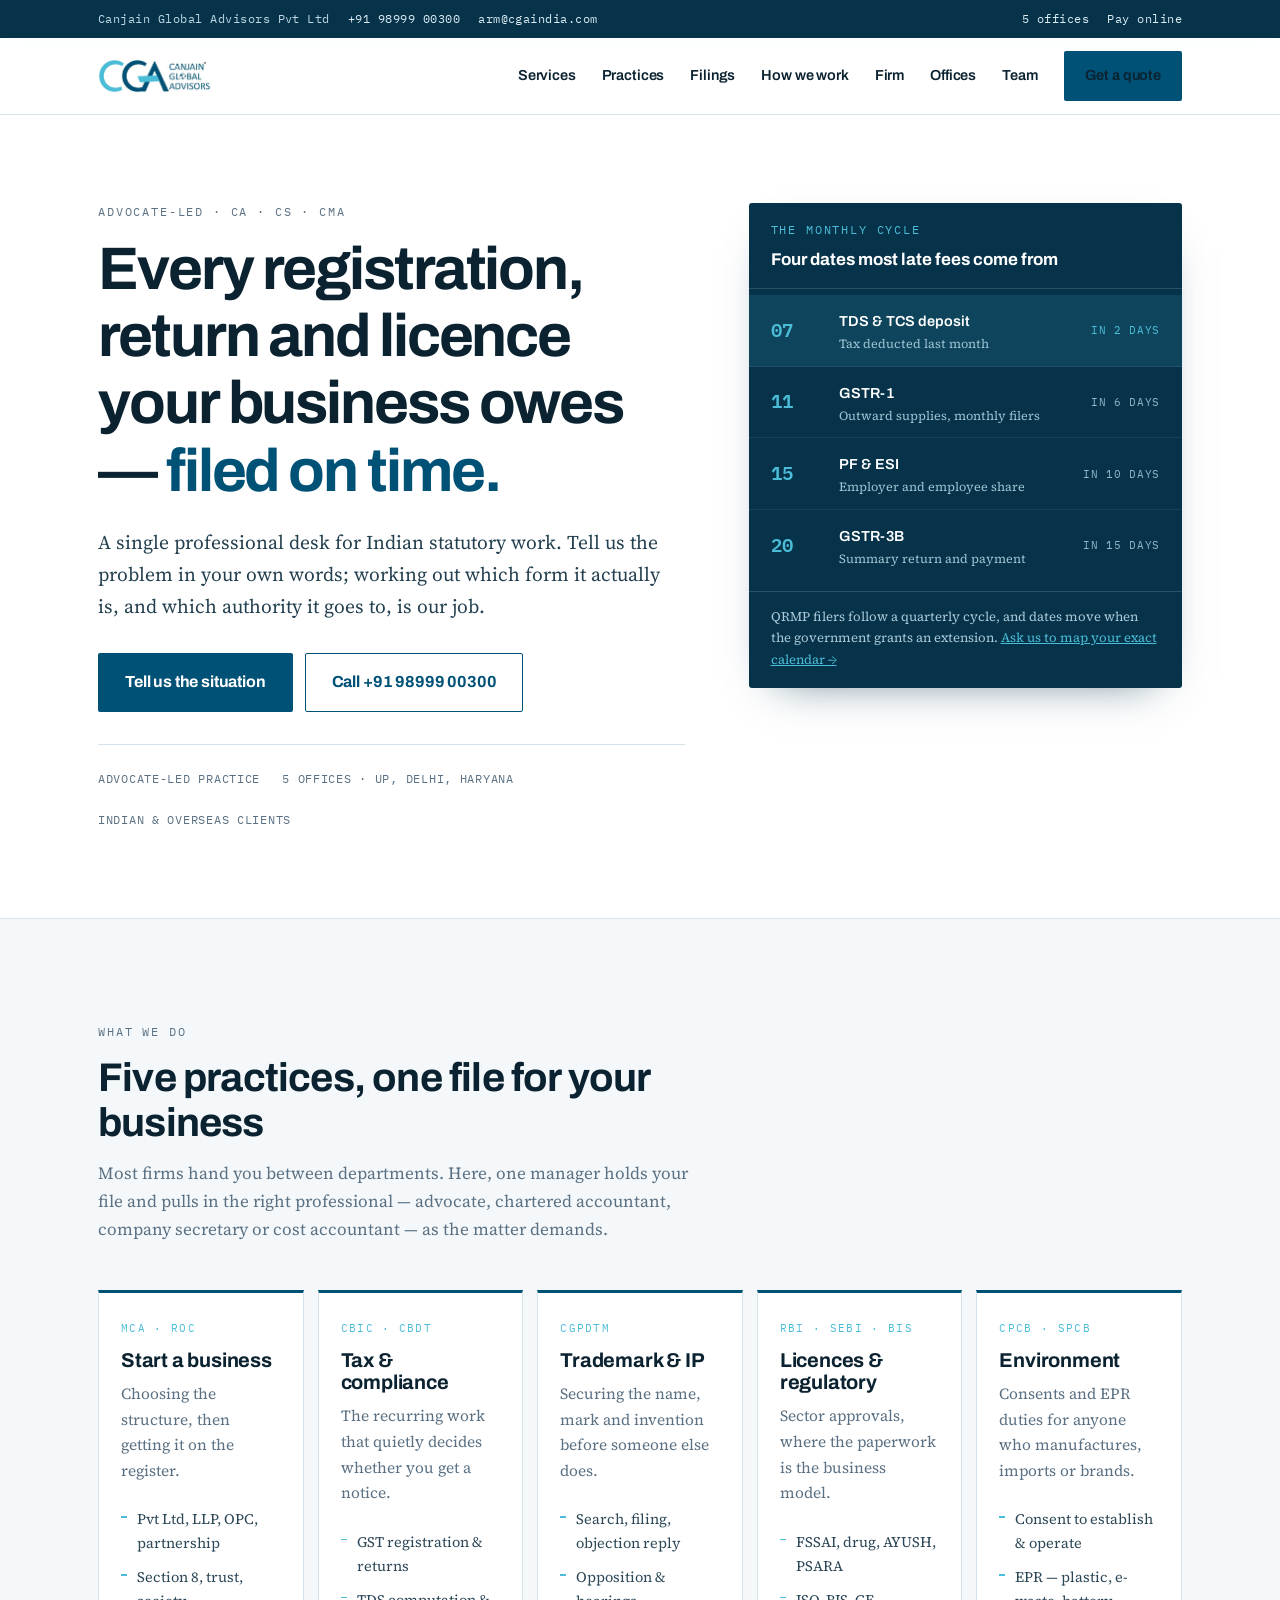
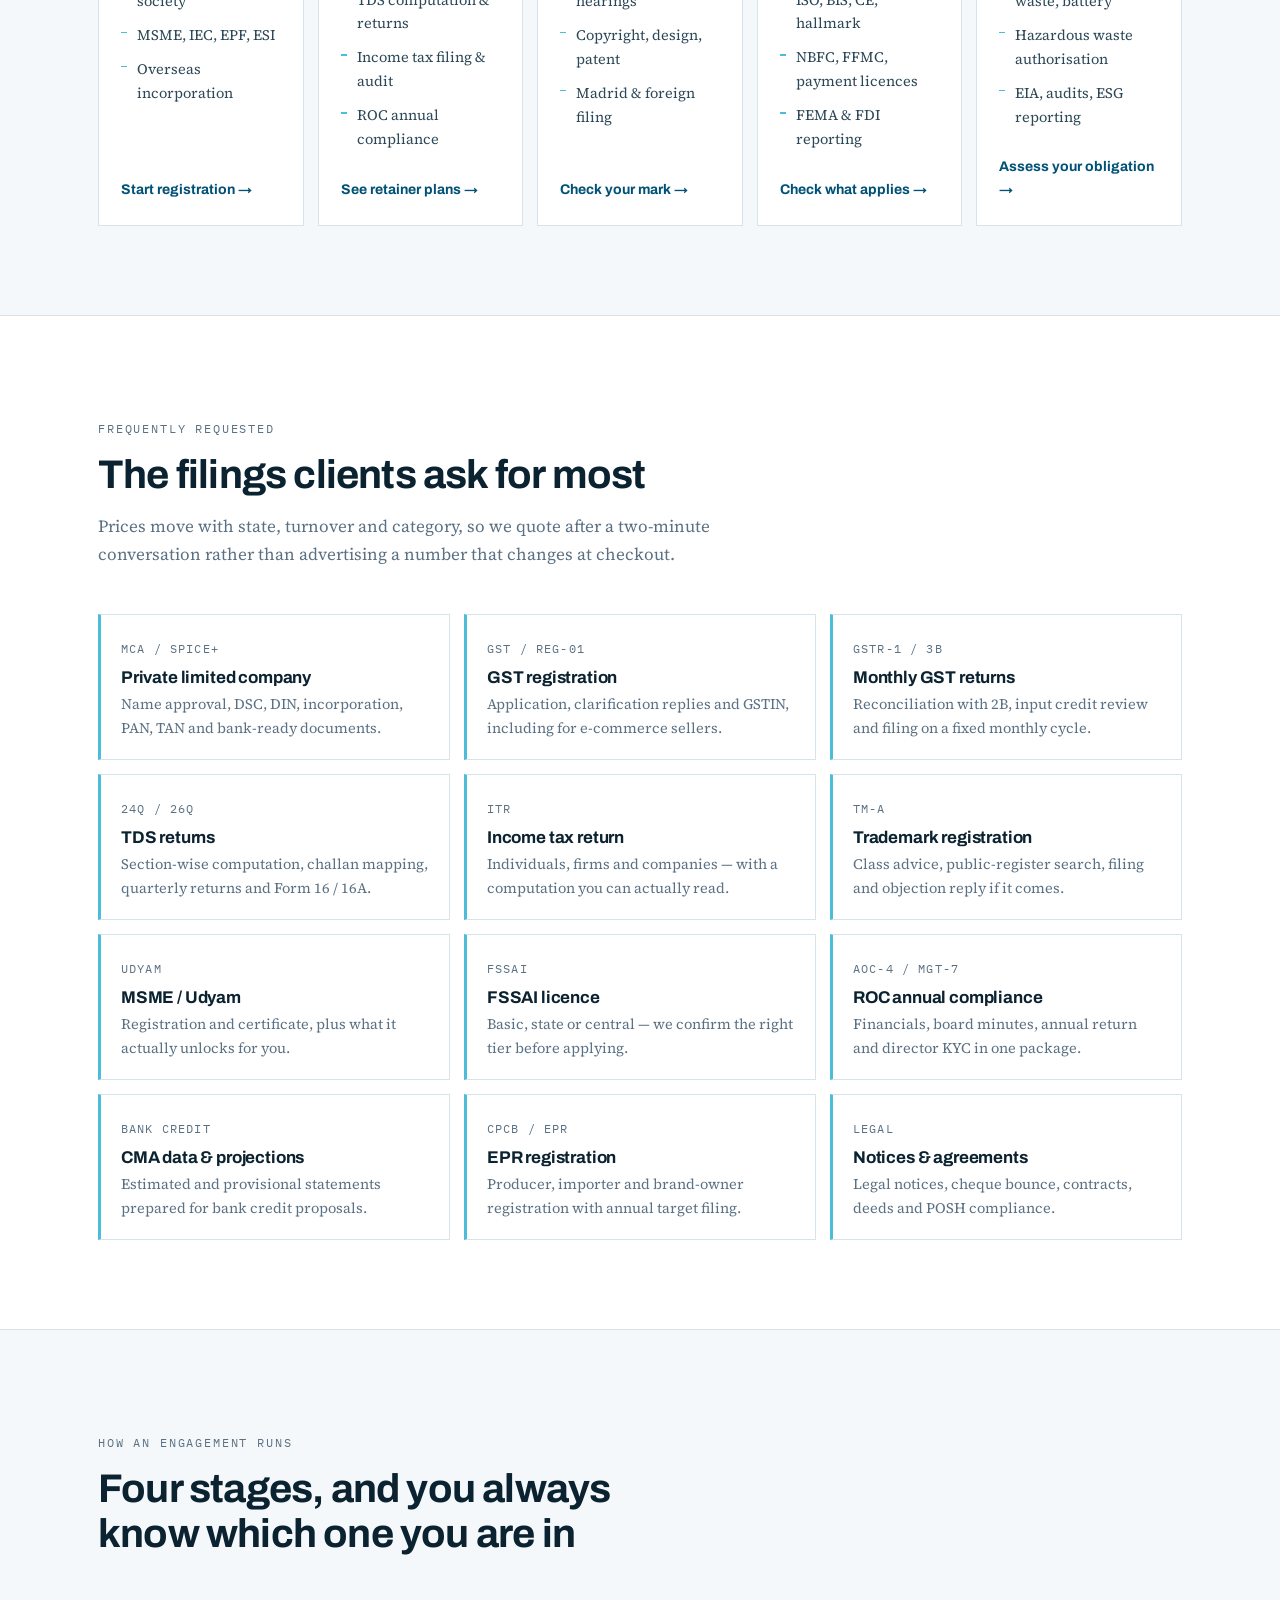
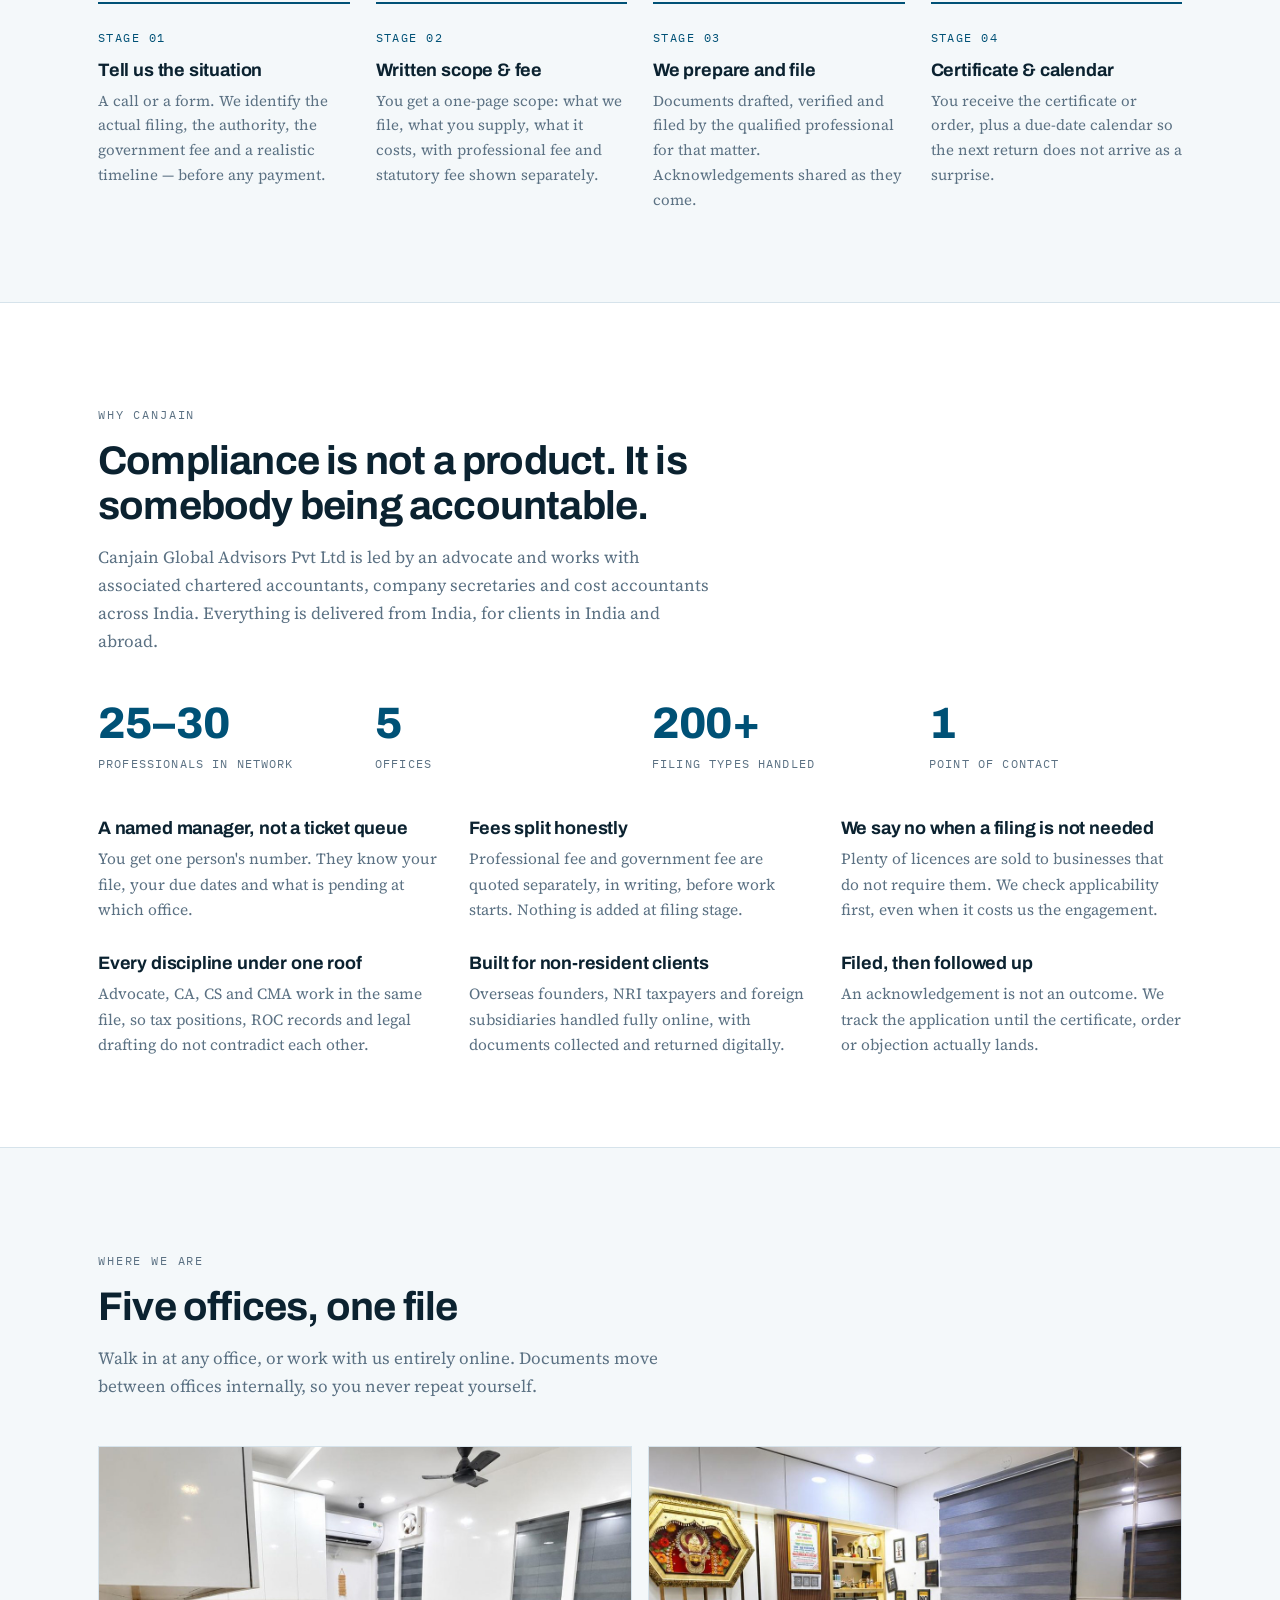
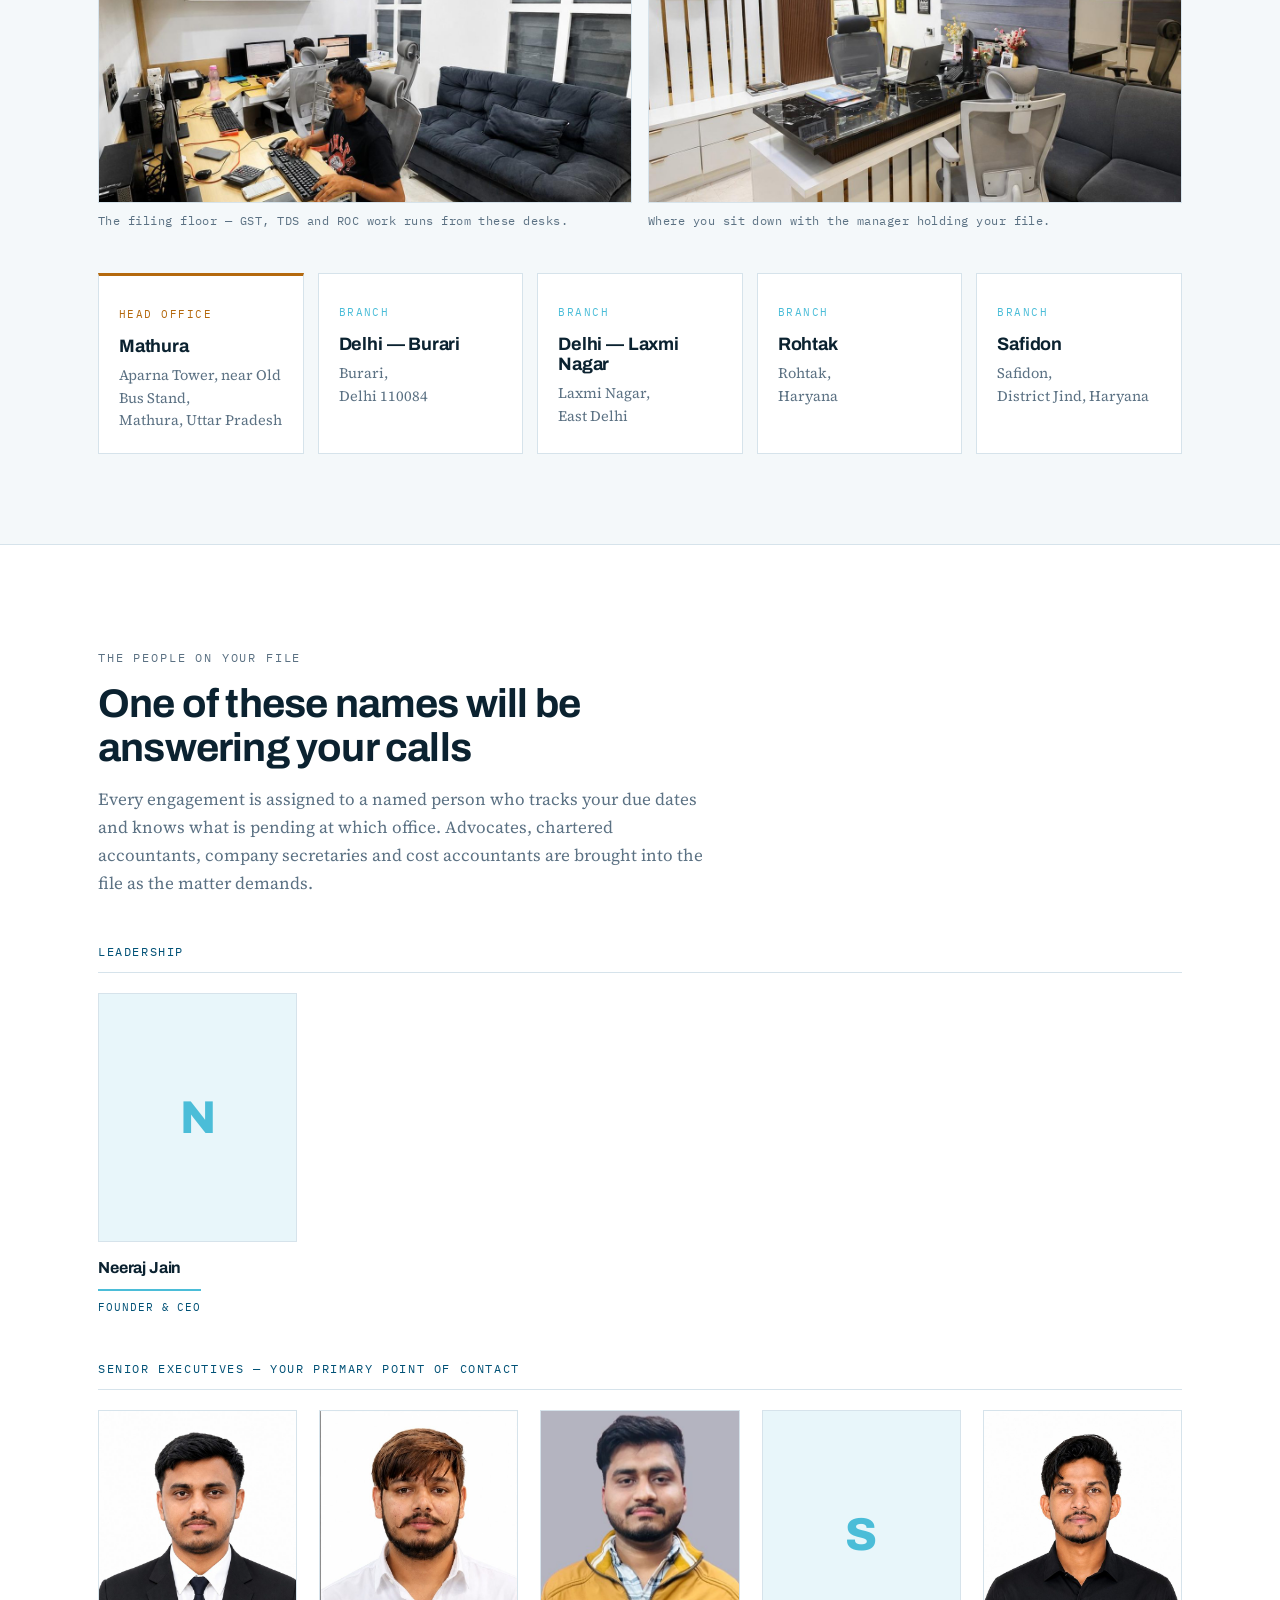
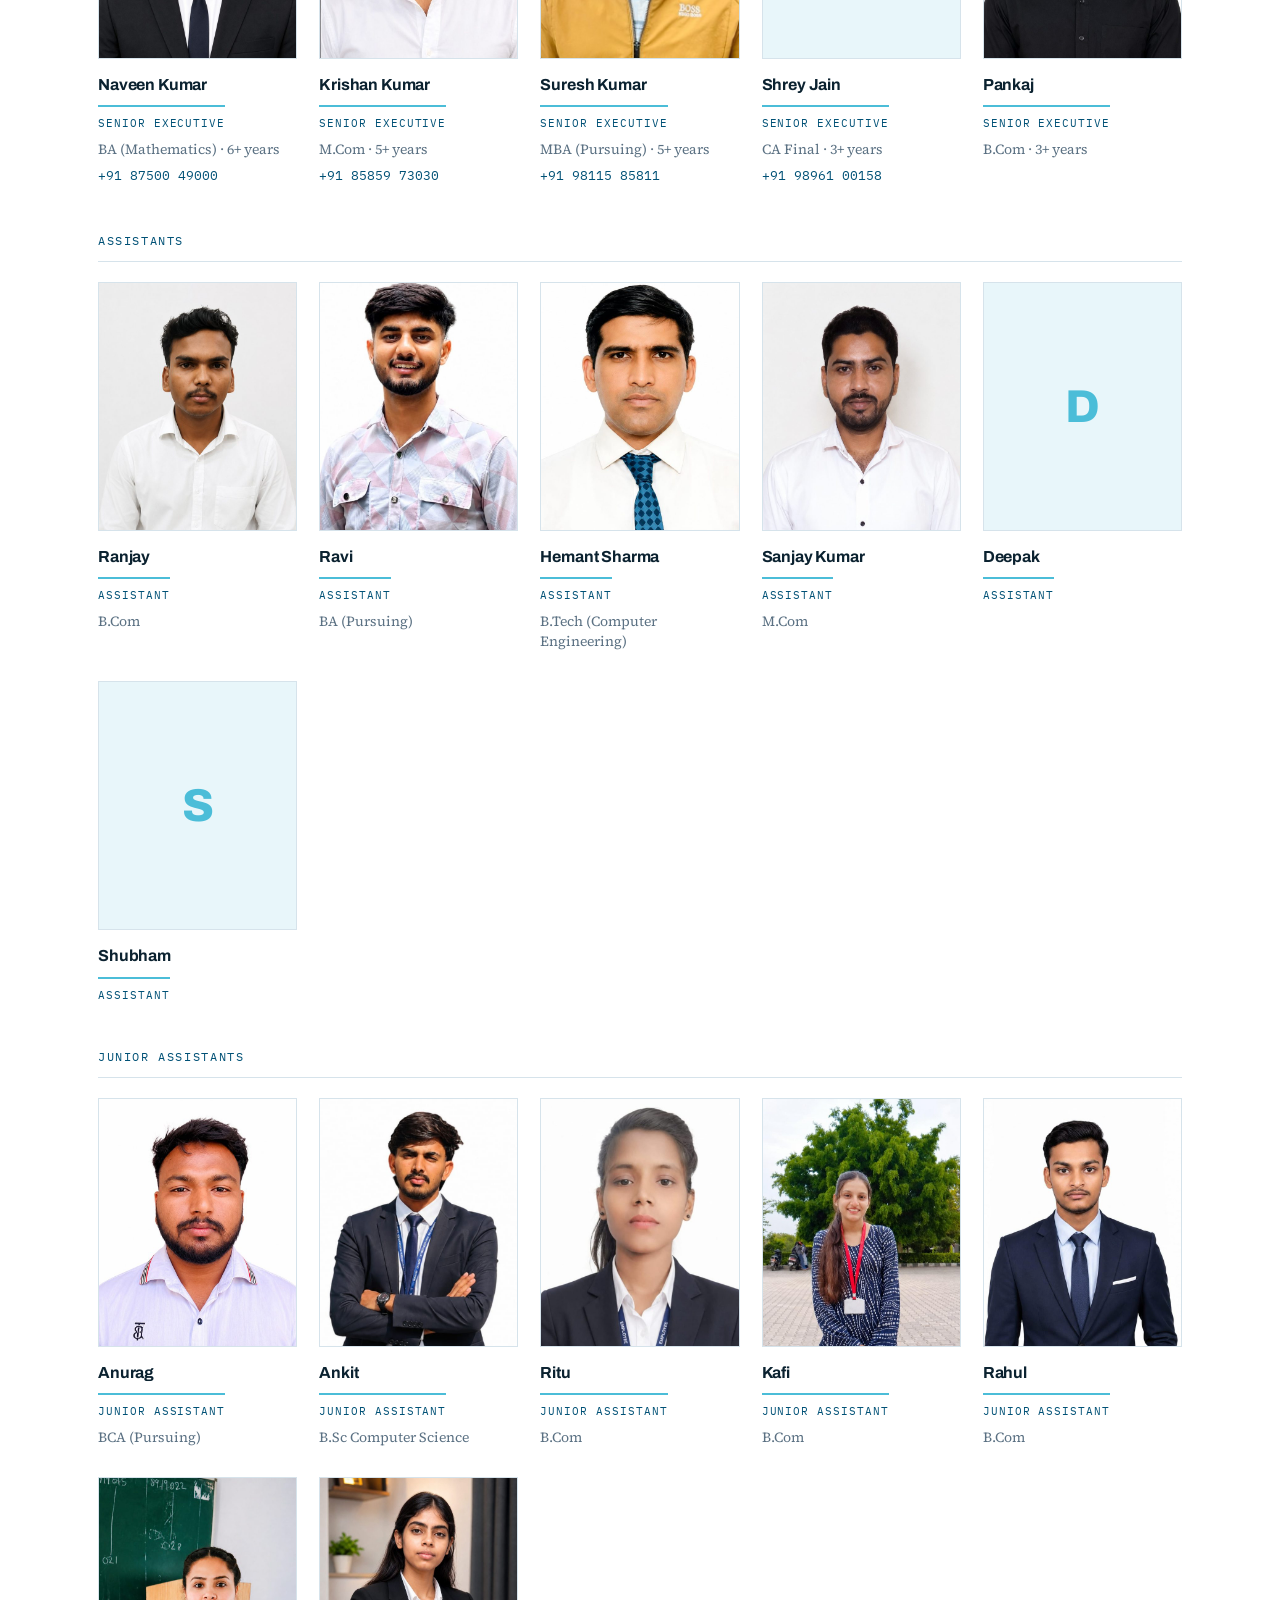
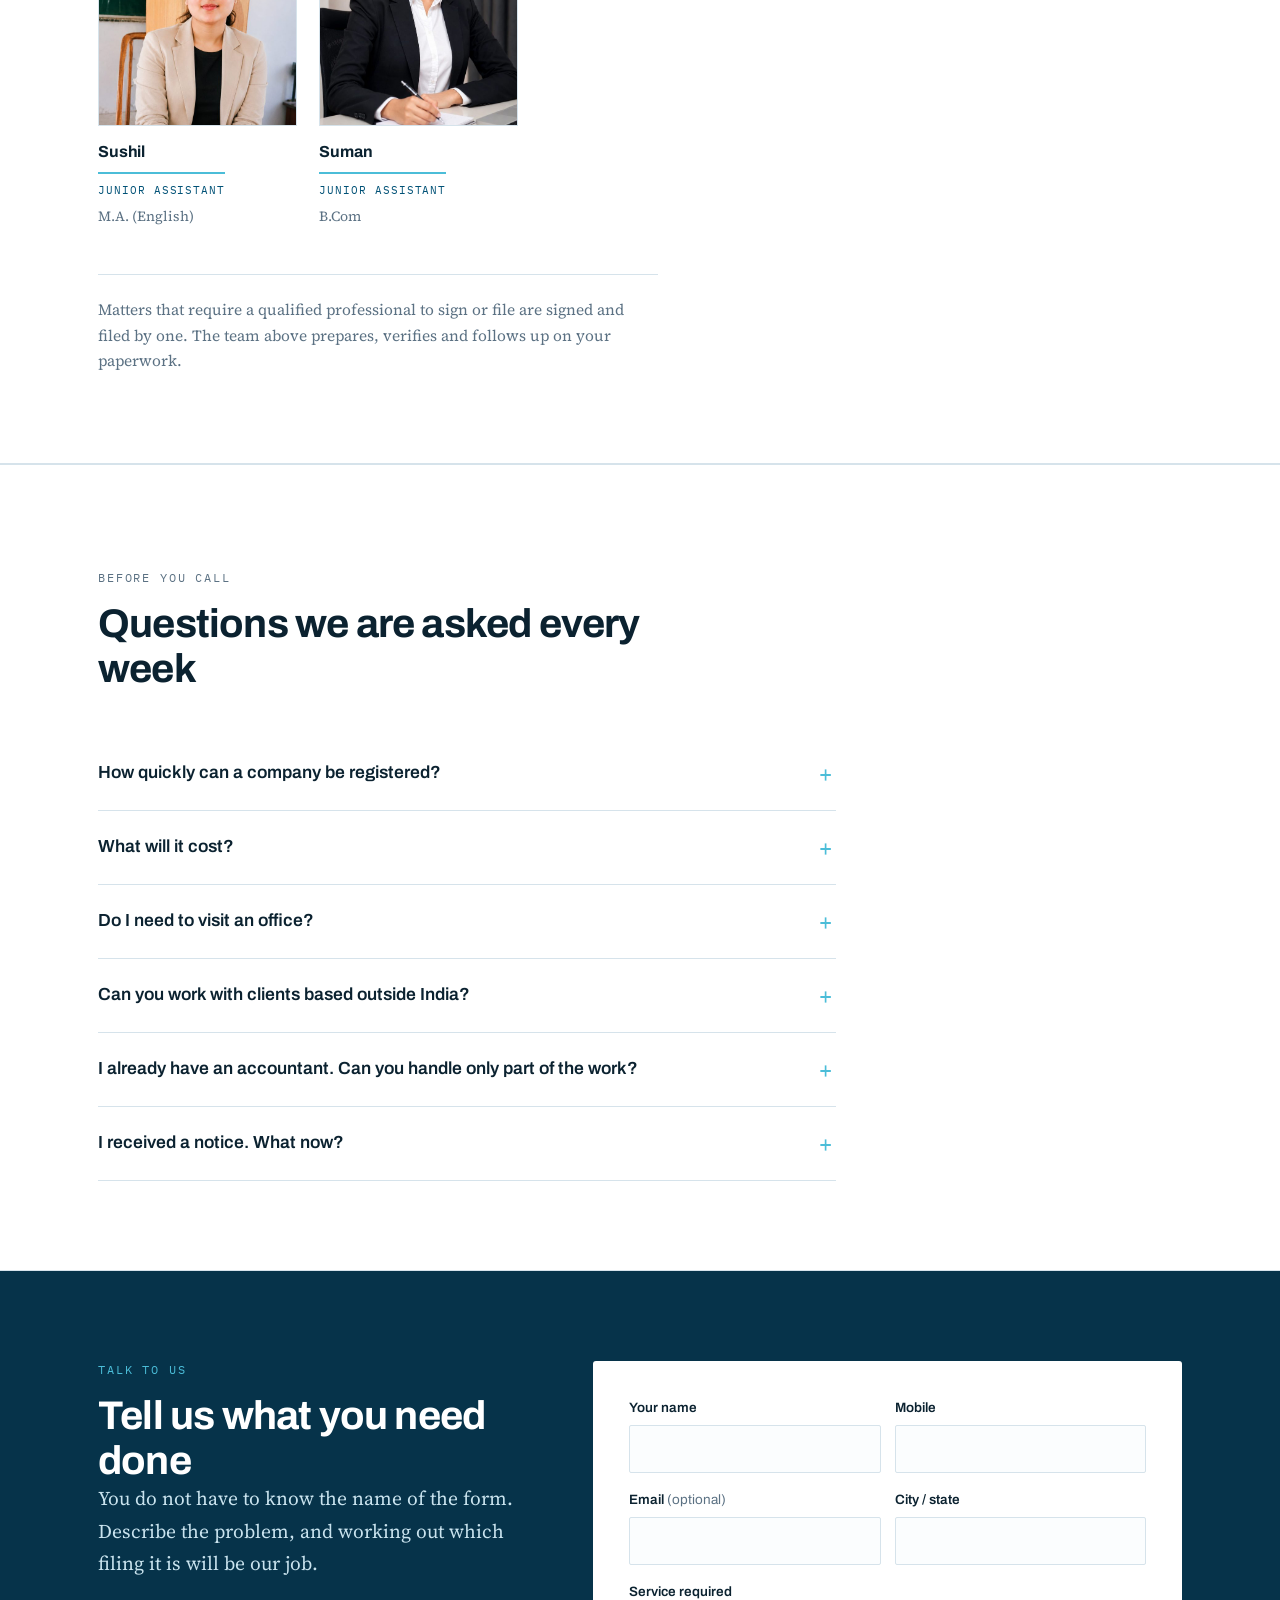
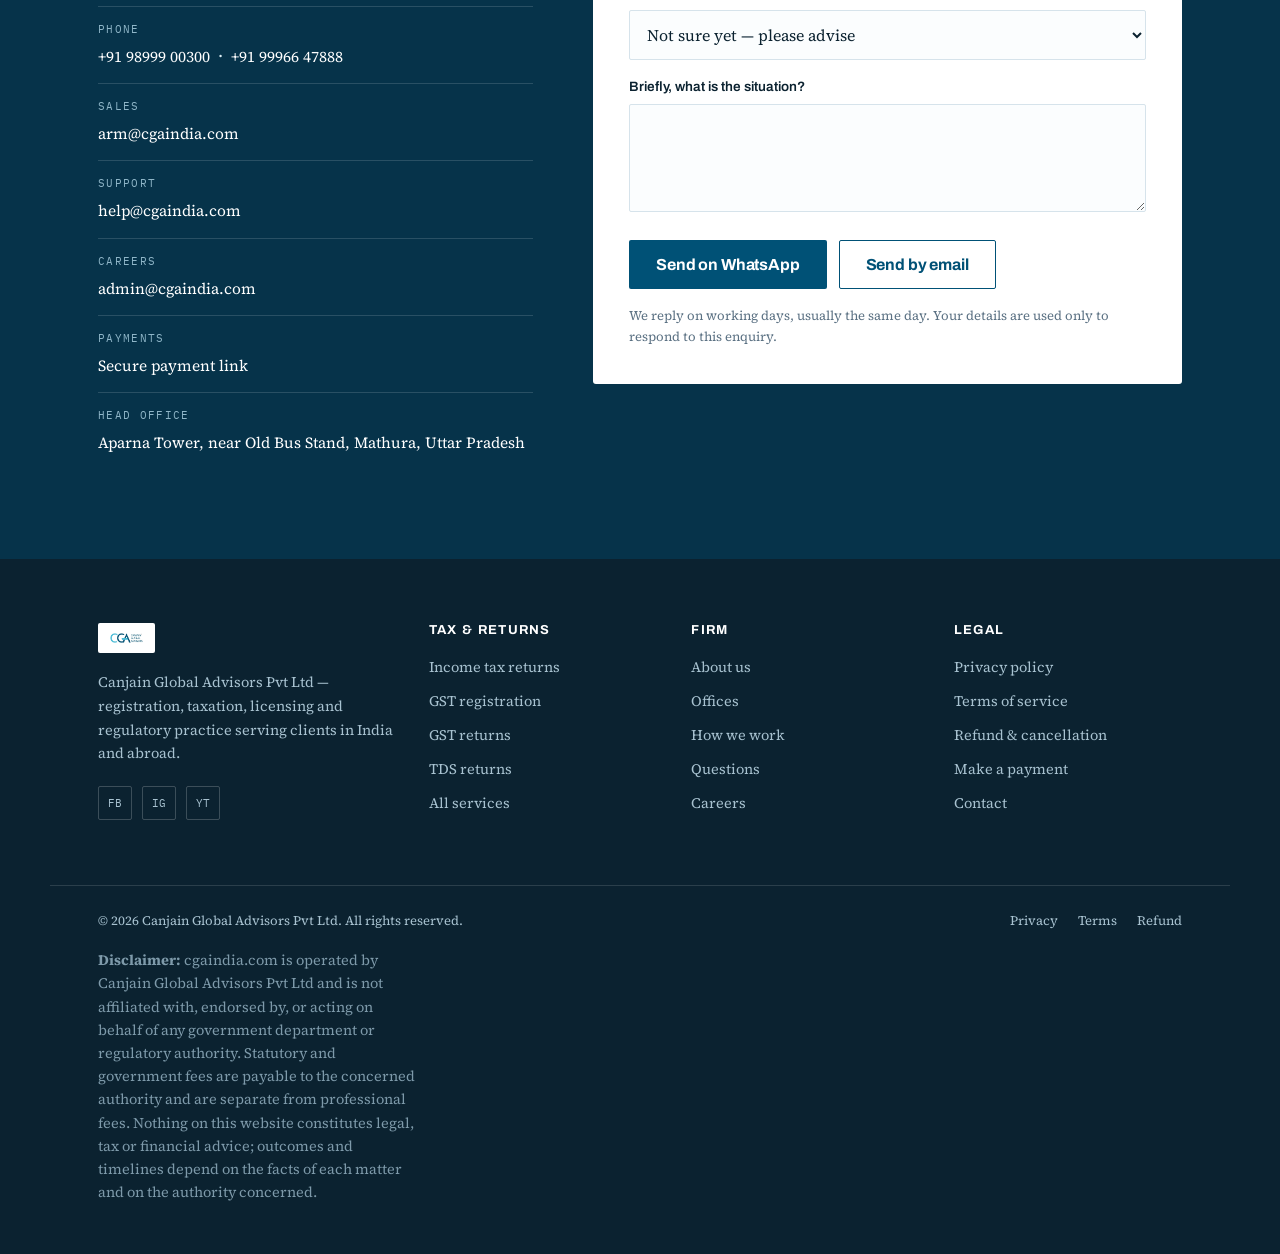
==== commit dcfb45a6: "Add files via upload" ====
--- a/index.html
+++ b/index.html
@@ -1,1178 +1,852 @@
 <!DOCTYPE html>
-<html lang="en-IN">
+<html lang="en">
 <head>
 <meta charset="utf-8">
 <meta name="viewport" content="width=device-width, initial-scale=1">
-<title>PaprikaPie — Pure Veg Pizza, Dosa &amp; More in Safidon</title>
-<meta name="description" content="Pure vegetarian pizza, pasta, dosa, chaap, momos and shakes made fresh to order in Safidon, Jind. Dine-in, takeaway and home delivery. Call or WhatsApp 9896333158.">
-<link rel="canonical" href="https://paprikapie.co.in/">
-<meta property="og:type" content="restaurant">
-<meta property="og:site_name" content="PaprikaPie, Safidon">
-<meta property="og:title" content="PaprikaPie — Pure Veg Pizza, Dosa &amp; More in Safidon">
-<meta property="og:description" content="Pure vegetarian pizza, pasta, dosa, chaap, momos and shakes made fresh to order in Safidon, Jind. Dine-in, takeaway and home delivery. Call or WhatsApp 9896333158.">
-<meta property="og:image" content="https://paprikapie.co.in/img-share-card.jpg">
-<meta property="og:image:width" content="1200">
-<meta property="og:image:height" content="630">
-<meta property="og:url" content="https://paprikapie.co.in/">
-<meta property="og:locale" content="en_IN">
-<meta name="twitter:card" content="summary_large_image">
-<meta name="twitter:title" content="PaprikaPie — Pure Veg Pizza, Dosa &amp; More in Safidon">
-<meta name="twitter:description" content="Pure vegetarian pizza, pasta, dosa, chaap, momos and shakes made fresh to order in Safidon, Jind. Dine-in, takeaway and home delivery. Call or WhatsApp 9896333158.">
-<meta name="twitter:image" content="https://paprikapie.co.in/img-share-card.jpg">
-<meta name="theme-color" content="#1B120C">
-<link rel="icon" href="[data-uri]">
-<link rel="preconnect" href="https://fonts.googleapis.com"><link rel="preconnect" href="https://fonts.gstatic.com" crossorigin><link href="https://fonts.googleapis.com/css2?family=Bricolage+Grotesque:opsz,wght@12..96,600;12..96,800&family=Instrument+Sans:wght@400;500;600&family=Martian+Mono:wght@400;600&display=swap" rel="stylesheet">
-<style>
-/* ===========================================================
-   PaprikaPie — paprikapie.co.in
-   =========================================================== */
-
-:root{
-  --char:#1B120C;
-  --char-2:#2A1C13;
-  --paprika:#C3341F;
-  --paprika-dk:#8E2213;
-  --ember:#E8752A;
-  --turmeric:#F2B01E;
-  --pav:#FCF4E6;
-  --pav-2:#F6EAD3;
-  --card:#FFFFFF;
-  --curry:#2E6B4F;
-  --ink:#221610;
-  --ash:#6E5A4D;
-  --line:#EADCC4;
-  --shadow:rgba(27,18,12,.10);
-  --r:16px;
-  --tray-h:0px;
-}
-
-*{box-sizing:border-box}
-html{-webkit-text-size-adjust:100%}
-body{
-  margin:0;
-  background:var(--pav);
-  color:var(--ink);
-  font-family:"Instrument Sans",system-ui,-apple-system,"Segoe UI",sans-serif;
-  font-size:16px;
-  line-height:1.55;
-  -webkit-font-smoothing:antialiased;
-  padding-bottom:var(--tray-h);
-}
-img{max-width:100%;display:block}
-a{color:inherit}
-h1,h2,h3,h4{
-  font-family:"Bricolage Grotesque",system-ui,sans-serif;
-  margin:0;
-  letter-spacing:-.02em;
-  line-height:1.08;
-}
-.mono{font-family:"Martian Mono",ui-monospace,monospace}
-.wrap{max-width:1080px;margin:0 auto;padding:0 18px}
-.sr{position:absolute;width:1px;height:1px;overflow:hidden;clip:rect(0 0 0 0);white-space:nowrap}
-
-/* ---------- skip link ---------- */
-.skip{
-  position:absolute;left:-999px;top:0;z-index:200;
-  background:var(--char);color:var(--pav);padding:12px 18px;border-radius:0 0 10px 0;
-}
-.skip:focus{left:0}
-
-/* ---------- ticker ---------- */
-.ticker{
-  background:var(--char);color:var(--pav-2);
-  font-family:"Martian Mono",monospace;font-size:10.5px;letter-spacing:.1em;
-  padding:8px 0;overflow:hidden;white-space:nowrap;
-}
-.ticker span{display:inline-block;padding-left:100%;animation:slide 34s linear infinite}
-.ticker b{font-weight:400;color:var(--turmeric);margin:0 26px}
-@keyframes slide{to{transform:translateX(-100%)}}
-
-/* ---------- header ---------- */
-.hdr{
-  position:sticky;top:0;z-index:60;
-  background:rgba(252,244,230,.94);
-  backdrop-filter:saturate(160%) blur(10px);
-  border-bottom:1px solid var(--line);
-}
-.hdr .bar{display:flex;align-items:center;gap:14px;padding:11px 0}
-.logo{display:flex;align-items:center;gap:10px;text-decoration:none;flex:0 0 auto}
-.logo .mk{
-  width:42px;height:42px;border-radius:11px;flex:0 0 auto;
-  background:#fff;object-fit:contain;padding:2px;
-  border:1px solid var(--line);
-}
-.logo .nm{font-family:"Bricolage Grotesque";font-weight:800;font-size:20px;letter-spacing:-.03em}
-.logo .nm i{font-style:normal;color:var(--paprika)}
-
-nav.main{margin-left:auto;display:none;gap:2px}
-nav.main a{
-  text-decoration:none;font-size:14.5px;font-weight:500;color:var(--ash);
-  padding:9px 11px;border-radius:9px;white-space:nowrap;
-}
-nav.main a:hover{background:var(--pav-2);color:var(--ink)}
-nav.main a[aria-current="page"]{color:var(--paprika);font-weight:600}
-
-.hdr-cta{margin-left:auto;display:flex;align-items:center;gap:8px}
-nav.main ~ .hdr-cta{margin-left:0}
-
-.btn{
-  display:inline-flex;align-items:center;justify-content:center;gap:8px;
-  font:inherit;font-weight:600;font-size:15px;
-  border:0;border-radius:12px;padding:12px 20px;cursor:pointer;
-  text-decoration:none;transition:background .15s,transform .1s,border-color .15s;
-}
-.btn:active{transform:translateY(1px)}
-.btn-wa{background:var(--paprika);color:#fff}
-.btn-wa:hover{background:var(--paprika-dk)}
-.btn-line{background:transparent;color:var(--ink);border:1.5px solid var(--line)}
-.btn-line:hover{border-color:var(--paprika);color:var(--paprika)}
-.btn-dark{background:var(--char);color:var(--pav)}
-.btn-dark:hover{background:var(--char-2)}
-.btn-sm{padding:9px 15px;font-size:14px;border-radius:10px}
-.btn:focus-visible,a:focus-visible,button:focus-visible,input:focus-visible,select:focus-visible,textarea:focus-visible{
-  outline:2.5px solid var(--turmeric);outline-offset:2px
-}
-
-.menu-btn{
-  display:grid;place-items:center;width:42px;height:42px;flex:0 0 auto;
-  background:transparent;border:1.5px solid var(--line);border-radius:11px;cursor:pointer;
-}
-.menu-btn svg{width:19px;height:19px}
-
-/* mobile drawer */
-.drawer{
-  display:none;border-top:1px solid var(--line);
-  background:var(--pav);padding:8px 0 14px;
-}
-.drawer.open{display:block}
-.drawer a{
-  display:block;text-decoration:none;padding:13px 4px;font-weight:500;
-  border-bottom:1px solid var(--line);
-}
-.drawer a:last-child{border-bottom:0}
-.drawer a[aria-current="page"]{color:var(--paprika);font-weight:600}
-
-@media (min-width:900px){
-  nav.main{display:flex}
-  .menu-btn{display:none}
-  .drawer{display:none !important}
-}
-
-/* ---------- hero ---------- */
-.hero{position:relative;background:var(--char);color:var(--pav);overflow:hidden}
-.hero-inner{
-  max-width:1080px;margin:0 auto;padding:56px 18px 64px;
-  position:relative;z-index:2;
-}
-.eyebrow{
-  font-family:"Martian Mono",monospace;font-size:10px;letter-spacing:.18em;
-  text-transform:uppercase;color:var(--turmeric);margin-bottom:16px;
-}
-.hero h1{
-  font-size:clamp(34px,8.5vw,64px);font-weight:800;max-width:15ch;
-}
-.hero h1 em{font-style:normal;color:var(--ember)}
-.hero p.lede{
-  color:#E4D5BE;font-size:clamp(16px,2.4vw,18.5px);
-  max-width:46ch;margin:18px 0 28px;
-}
-.hero-cta{display:flex;gap:10px;flex-wrap:wrap}
-.hero::after{
-  content:"";position:absolute;inset:0;z-index:1;
-  background:
-    radial-gradient(60% 70% at 82% 30%, rgba(232,117,42,.30), transparent 62%),
-    radial-gradient(46% 60% at 12% 90%, rgba(195,52,31,.28), transparent 60%);
-}
-.hero-photo{
-  position:absolute;inset:0;z-index:0;opacity:.34;
-  background:var(--char-2) center/cover no-repeat;
-}
-
-/* fact strip */
-.facts{background:var(--char-2);border-top:1px solid rgba(252,244,230,.10)}
-.facts .grid{
-  display:grid;grid-template-columns:repeat(2,1fr);gap:1px;
-  background:rgba(252,244,230,.10);
-}
-.facts .f{background:var(--char-2);padding:16px 18px;text-align:center}
-.facts .f b{
-  display:block;font-family:"Bricolage Grotesque";font-weight:800;
-  font-size:17px;color:var(--turmeric);
-}
-.facts .f span{
-  display:block;font-family:"Martian Mono",monospace;font-size:9px;
-  letter-spacing:.12em;text-transform:uppercase;color:#B7A288;margin-top:4px;
-}
-@media (min-width:720px){.facts .grid{grid-template-columns:repeat(4,1fr)}}
-
-/* ---------- sections ---------- */
-section{padding:52px 0}
-.sec-head{margin-bottom:26px}
-.sec-head h2{font-size:clamp(25px,5vw,36px);font-weight:800}
-.sec-head p{color:var(--ash);max-width:56ch;margin:10px 0 0}
-.sec-head .eyebrow{color:var(--paprika)}
-
-.dark{background:var(--char);color:var(--pav)}
-.dark .sec-head p{color:#C8B69E}
-.dark .sec-head .eyebrow{color:var(--turmeric)}
-
-/* ---------- veg mark ---------- */
-.veg{
-  display:inline-grid;place-items:center;
-  width:14px;height:14px;border:1.6px solid var(--curry);border-radius:3px;
-  flex:0 0 auto;vertical-align:-2px;
-}
-.veg::after{content:"";width:6px;height:6px;background:var(--curry);border-radius:50%}
-
-/* ---------- dish cards ---------- */
-.cards{
-  display:grid;gap:14px;
-  grid-template-columns:repeat(auto-fill,minmax(215px,1fr));
-}
-.dish{
-  background:var(--card);border:1px solid var(--line);border-radius:var(--r);
-  overflow:hidden;display:flex;flex-direction:column;
-}
-.dish .ph{
-  aspect-ratio:4/3;position:relative;
-  background:linear-gradient(145deg,var(--pav-2),#EBD9B8);
-  display:grid;place-items:center;
-}
-.dish .ph img{width:100%;height:100%;object-fit:cover}
-.dish .ph .initial{
-  font-family:"Bricolage Grotesque";font-weight:800;font-size:44px;
-  color:rgba(195,52,31,.20);
-}
-.dish .tag{
-  position:absolute;top:9px;left:9px;
-  background:var(--char);color:var(--turmeric);
-  font-family:"Martian Mono",monospace;font-size:8.5px;letter-spacing:.1em;
-  text-transform:uppercase;padding:5px 9px;border-radius:6px;
-}
-.dish .body{padding:14px;display:flex;flex-direction:column;gap:6px;flex:1}
-.dish h3{font-size:16.5px;font-weight:600;display:flex;align-items:center;gap:7px}
-.dish p{margin:0;font-size:13.5px;color:var(--ash);flex:1}
-.dish .foot{display:flex;align-items:center;justify-content:space-between;gap:10px;margin-top:6px}
-.price{font-family:"Martian Mono",monospace;font-weight:600;font-size:15px}
-
-/* ---------- menu list rows ---------- */
-.rows{background:var(--card);border:1px solid var(--line);border-radius:var(--r);overflow:hidden}
-.row{
-  display:flex;align-items:center;gap:14px;
-  padding:14px 16px;border-bottom:1px solid var(--line);
-}
-.row:last-child{border-bottom:0}
-.row .thumb{
-  width:64px;height:64px;flex:0 0 auto;border-radius:11px;overflow:hidden;
-  background:linear-gradient(145deg,var(--pav-2),#EBD9B8);
-}
-.row .thumb img{width:100%;height:100%;object-fit:cover}
-.row .meta{flex:1;min-width:0}
-.row .nm{font-weight:600;display:flex;align-items:center;gap:7px;font-size:15.5px}
-.row .ds{font-size:13.5px;color:var(--ash);margin-top:2px}
-.row .pr{font-family:"Martian Mono",monospace;font-weight:600;font-size:15px;white-space:nowrap}
-
-.add{
-  border:1.5px solid var(--line);background:var(--pav);color:var(--paprika);
-  font:inherit;font-weight:700;font-size:13.5px;
-  padding:8px 15px;border-radius:9px;cursor:pointer;white-space:nowrap;
-  transition:background .15s,border-color .15s,color .15s;
-}
-.add:hover{background:var(--paprika);border-color:var(--paprika);color:#fff}
-.add.done{background:var(--curry);border-color:var(--curry);color:#fff}
-
-/* ---------- pizza size picker ---------- */
-.pz{background:var(--card);border:1px solid var(--line);border-radius:var(--r);overflow:hidden}
-.pz-item{padding:16px;border-bottom:1px solid var(--line)}
-.pz-item:last-child{border-bottom:0}
-.pz-item .nm{font-weight:600;font-size:16.5px;display:flex;align-items:center;gap:7px}
-.pz-item .ds{font-size:13.5px;color:var(--ash);margin:3px 0 12px}
-.sizes{display:grid;grid-template-columns:repeat(2,1fr);gap:8px}
-@media (min-width:560px){.sizes{grid-template-columns:repeat(4,1fr)}}
-.size{
-  border:1.5px solid var(--line);background:var(--pav);border-radius:11px;
-  padding:10px 8px;cursor:pointer;text-align:center;font:inherit;
-  transition:border-color .15s,background .15s;
-}
-.size:hover{border-color:var(--paprika);background:#FCEEE9}
-.size .lb{
-  display:block;font-family:"Martian Mono",monospace;font-size:8.5px;
-  letter-spacing:.1em;text-transform:uppercase;color:var(--ash);
-}
-.size .vl{display:block;font-family:"Martian Mono",monospace;font-weight:600;font-size:15px;margin-top:3px}
-.size.done{background:var(--curry);border-color:var(--curry)}
-.size.done .lb,.size.done .vl{color:#fff}
-
-/* ---------- category chips ---------- */
-.chips{
-  display:flex;gap:8px;overflow-x:auto;padding:12px 18px;
-  position:sticky;top:61px;z-index:50;
-  background:rgba(252,244,230,.95);backdrop-filter:blur(8px);
-  border-bottom:1px solid var(--line);scrollbar-width:none;
-}
-.chips::-webkit-scrollbar{display:none}
-.chips a{
-  flex:0 0 auto;text-decoration:none;font-size:13.5px;font-weight:600;
-  background:var(--card);border:1.5px solid var(--line);border-radius:999px;
-  padding:8px 15px;color:var(--ash);
-}
-.chips a:hover{border-color:var(--paprika);color:var(--paprika)}
-
-/* ---------- page head ---------- */
-.phead{background:var(--char);color:var(--pav);padding:44px 0 46px}
-.phead h1{font-size:clamp(30px,7vw,50px);font-weight:800}
-.phead p{color:#C8B69E;max-width:52ch;margin:14px 0 0}
-
-/* ---------- offer cards ---------- */
-.offers{display:grid;gap:18px}
-@media (min-width:760px){.offers{grid-template-columns:1fr 1fr}}
-.offer{
-  background:var(--card);border:1px solid var(--line);border-radius:var(--r);
-  overflow:hidden;display:flex;flex-direction:column;
-}
-.offer .ph{aspect-ratio:16/10;background:linear-gradient(145deg,var(--ember),var(--paprika))}
-.offer .ph img{width:100%;height:100%;object-fit:cover}
-.offer .bd{padding:20px;display:flex;flex-direction:column;gap:10px;flex:1}
-.offer h3{font-size:21px;font-weight:800}
-.offer p{margin:0;color:var(--ash);font-size:15px}
-.offer ul{margin:0;padding-left:19px;color:var(--ash);font-size:14px;columns:2}
-.offer .terms{font-size:12.5px;color:var(--ash)}
-.offer .valid{
-  font-family:"Martian Mono",monospace;font-size:10px;letter-spacing:.1em;
-  text-transform:uppercase;color:var(--paprika);
-}
-.offer .cta{margin-top:auto;padding-top:6px}
-.offer-empty{
-  grid-column:1/-1;background:var(--card);border:1px dashed var(--line);
-  border-radius:var(--r);padding:32px;text-align:center;color:var(--ash);
-}
-
-/* ---------- steps ---------- */
-.steps{display:grid;gap:22px;grid-template-columns:repeat(auto-fit,minmax(200px,1fr))}
-.step .n{
-  font-family:"Martian Mono",monospace;font-size:11px;letter-spacing:.14em;
-  color:var(--turmeric);margin-bottom:9px;
-}
-.step h3{font-size:17.5px;font-weight:600;margin-bottom:6px}
-.step p{margin:0;color:#C8B69E;font-size:14.5px}
-
-/* ---------- split cards ---------- */
-.split{display:grid;gap:16px}
-@media (min-width:760px){.split{grid-template-columns:1fr 1fr}}
-.pane{
-  background:var(--card);border:1px solid var(--line);border-radius:var(--r);
-  padding:24px;display:flex;flex-direction:column;gap:12px;
-}
-.pane .eyebrow{color:var(--paprika);margin:0}
-.pane h3{font-size:23px;font-weight:800}
-.pane p{margin:0;color:var(--ash);flex:1}
-
-/* ---------- delivery strip ---------- */
-.delivery{background:var(--pav-2);border-top:1px solid var(--line);padding:16px 0}
-.delivery .in{
-  display:flex;flex-wrap:wrap;gap:8px 26px;justify-content:center;
-  font-size:14px;color:var(--ash);text-align:center;
-}
-.delivery b{color:var(--ink)}
-
-/* ---------- footer ---------- */
-footer{background:var(--char);color:#C8B69E;padding:46px 0 30px;font-size:14.5px}
-footer h4{
-  font-family:"Martian Mono",monospace;font-size:10px;letter-spacing:.14em;
-  text-transform:uppercase;color:var(--turmeric);margin-bottom:14px;font-weight:400;
-}
-.fgrid{display:grid;gap:30px;grid-template-columns:1fr}
-@media (min-width:700px){.fgrid{grid-template-columns:1.5fr 1fr 1fr 1.2fr}}
-footer ul{list-style:none;margin:0;padding:0}
-footer li{margin-bottom:9px}
-footer a{text-decoration:none}
-footer a:hover{color:var(--pav)}
-.pay{display:flex;gap:6px;flex-wrap:wrap;margin-top:14px}
-.pay span{
-  font-family:"Martian Mono",monospace;font-size:9.5px;letter-spacing:.06em;
-  border:1px solid rgba(252,244,230,.22);border-radius:6px;padding:5px 8px;
-}
-.legal{
-  border-top:1px solid rgba(252,244,230,.13);margin-top:34px;padding-top:18px;
-  font-size:12.5px;color:#8D7962;display:flex;flex-wrap:wrap;gap:6px 18px;
-}
-
-/* ---------- order tray (signature) ---------- */
-.tray{
-  position:fixed;left:0;right:0;bottom:0;z-index:90;
-  background:var(--char);color:var(--pav);
-  border-top:2px solid var(--paprika);
-  transform:translateY(110%);transition:transform .25s cubic-bezier(.2,.8,.3,1);
-  box-shadow:0 -8px 30px rgba(27,18,12,.28);
-}
-.tray.up{transform:none}
-.tray .top{
-  display:flex;align-items:center;gap:12px;
-  max-width:1080px;margin:0 auto;padding:12px 18px;
-}
-.tray .sum{flex:1;min-width:0}
-.tray .sum .a{
-  font-family:"Martian Mono",monospace;font-size:10px;letter-spacing:.12em;
-  text-transform:uppercase;color:var(--turmeric);
-}
-.tray .sum .b{font-family:"Bricolage Grotesque";font-weight:800;font-size:19px;margin-top:1px}
-.tray .view{
-  background:transparent;border:1.5px solid rgba(252,244,230,.28);color:var(--pav);
-  font:inherit;font-size:13.5px;font-weight:600;padding:9px 14px;border-radius:10px;cursor:pointer;
-}
-.tray .view:hover{border-color:var(--turmeric);color:var(--turmeric)}
-
-/* ---------- order sheet ---------- */
-.scrim{
-  position:fixed;inset:0;z-index:95;background:rgba(27,18,12,.55);
-  opacity:0;pointer-events:none;transition:opacity .2s;
-}
-.scrim.on{opacity:1;pointer-events:auto}
-.sheet{
-  position:fixed;z-index:96;left:0;right:0;bottom:0;
-  max-height:88vh;overflow-y:auto;
-  background:var(--pav);border-radius:20px 20px 0 0;
-  transform:translateY(101%);transition:transform .28s cubic-bezier(.2,.8,.3,1);
-}
-.sheet.on{transform:none}
-@media (min-width:700px){
-  .sheet{left:auto;right:16px;bottom:16px;width:420px;border-radius:18px;max-height:82vh}
-  .sheet.on{transform:none}
-}
-.sheet .sh{
-  position:sticky;top:0;background:var(--pav);z-index:2;
-  display:flex;align-items:center;gap:12px;
-  padding:18px 20px 12px;border-bottom:1px solid var(--line);
-}
-.sheet .sh h2{font-size:21px;font-weight:800;flex:1}
-.x{
-  background:transparent;border:0;font-size:22px;line-height:1;cursor:pointer;
-  color:var(--ash);padding:4px 6px;border-radius:8px;
-}
-.x:hover{background:var(--pav-2);color:var(--ink)}
-.sheet .sb{padding:16px 20px 24px}
-.li{display:flex;align-items:center;gap:12px;padding:11px 0;border-bottom:1px solid var(--line)}
-.li .n{flex:1;min-width:0;font-size:14.5px}
-.li .n small{display:block;color:var(--ash);font-size:12.5px}
-.li .p{font-family:"Martian Mono",monospace;font-size:14px}
-.qty{display:flex;align-items:center;gap:2px;border:1.5px solid var(--line);border-radius:9px;overflow:hidden}
-.qty button{
-  background:var(--card);border:0;width:30px;height:30px;font-size:17px;line-height:1;
-  cursor:pointer;color:var(--paprika);
-}
-.qty button:hover{background:var(--pav-2)}
-.qty span{min-width:24px;text-align:center;font-family:"Martian Mono",monospace;font-size:13px}
-.tot{display:flex;justify-content:space-between;align-items:baseline;padding:16px 0 6px;font-weight:600}
-.tot .v{font-family:"Martian Mono",monospace;font-size:20px}
-.note{font-size:12.5px;color:var(--ash);margin:0 0 16px}
-.fld{display:block;font-size:13px;font-weight:600;margin:12px 0 5px}
-.sheet input,.sheet textarea,.sheet select{
-  width:100%;font:inherit;font-size:15px;color:var(--ink);
-  background:var(--card);border:1.5px solid var(--line);border-radius:10px;padding:11px 12px;
-}
-.sheet textarea{min-height:70px;resize:vertical}
-.empty{text-align:center;padding:34px 10px;color:var(--ash)}
-
-/* ---------- floating whatsapp ---------- */
-.fab{
-  position:fixed;right:16px;bottom:calc(16px + var(--tray-h));z-index:80;
-  width:54px;height:54px;border-radius:50%;
-  background:#25D366;display:grid;place-items:center;
-  box-shadow:0 6px 18px rgba(27,18,12,.26);
-  transition:bottom .25s;
-}
-.fab svg{width:28px;height:28px;fill:#fff}
-
-/* ---------- misc ---------- */
-.map{width:100%;height:320px;border:0;border-radius:var(--r)}
-.info{background:var(--card);border:1px solid var(--line);border-radius:var(--r);padding:22px}
-.info dt{
-  font-family:"Martian Mono",monospace;font-size:10px;letter-spacing:.12em;
-  text-transform:uppercase;color:var(--paprika);margin-top:18px;
-}
-.info dt:first-child{margin-top:0}
-.info dd{margin:5px 0 0;font-size:15.5px}
-.banner{
-  background:linear-gradient(120deg,var(--paprika),var(--ember));
-  color:#fff;border-radius:var(--r);padding:26px 24px;
-  display:flex;flex-wrap:wrap;gap:16px;align-items:center;justify-content:space-between;
-}
-.banner h3{font-size:22px;font-weight:800}
-.banner p{margin:6px 0 0;opacity:.94;font-size:15px}
-.note-strip{
-  background:#FFF6E2;border-left:3px solid var(--turmeric);
-  border-radius:0 12px 12px 0;padding:13px 16px;font-size:14px;margin-bottom:18px;
-}
-
-@media (prefers-reduced-motion:reduce){
-  *{animation:none !important;transition:none !important}
-}
-
-</style>
+<title>Canjain Global Advisors — Registration, GST, Trademark &amp; Compliance in India</title>
+<meta name="description" content="Advocate-led compliance practice: company registration, GST and income tax, TDS, trademark and IP, sectoral licences, RBI and pollution board approvals. Five offices across UP, Delhi and Haryana. Clients in India and abroad.">
+<meta name="theme-color" content="#005176">
+<link rel="canonical" href="https://cgaindia.com/">
+<meta property="og:title" content="Canjain Global Advisors — Registration, GST, Trademark &amp; Compliance">
+<meta property="og:description" content="Every registration, return and licence your business owes — filed on time. Advocate-led, with CAs, CSs and cost accountants in the same file.">
+<meta property="og:type" content="website">
+<meta property="og:url" content="https://cgaindia.com/">
+<meta property="og:image" content="https://cgaindia.com/assets/cga-logo.jpeg">
+<link rel="icon" href="assets/cga-logo.jpeg">
+<link rel="preconnect" href="https://fonts.googleapis.com">
+<link rel="preconnect" href="https://fonts.gstatic.com" crossorigin>
+<link href="https://fonts.googleapis.com/css2?family=Archivo:wght@600;700;800&family=IBM+Plex+Mono:wght@400;600&family=Source+Serif+4:ital,opsz,wght@0,8..60,400;0,8..60,600;1,8..60,400&display=swap" rel="stylesheet">
+<link rel="stylesheet" href="assets/styles.css">
 <script type="application/ld+json">
 {
   "@context": "https://schema.org",
-  "@type": "Restaurant",
-  "@id": "https://paprikapie.co.in/#restaurant",
-  "name": "PaprikaPie",
-  "url": "https://paprikapie.co.in/",
-  "image": "https://paprikapie.co.in/img-share-card.jpg",
-  "telephone": "+919896333158",
-  "email": "info.paprikapie@gmail.com",
-  "priceRange": "₹₹",
-  "servesCuisine": [
-    "Pizza",
-    "Italian",
-    "South Indian",
-    "Fast Food",
-    "Chinese"
-  ],
-  "menu": "https://paprikapie.co.in/menu-pizza.html",
-  "acceptsReservations": "False",
+  "@type": "ProfessionalService",
+  "name": "Canjain Global Advisors Pvt Ltd",
+  "url": "https://cgaindia.com/",
+  "logo": "https://cgaindia.com/assets/cga-logo.jpeg",
+  "telephone": "+91-98999-00300",
+  "email": "arm@cgaindia.com",
   "address": {
     "@type": "PostalAddress",
-    "streetAddress": "S.D. No. J-21, Opp. Stadium Market, M.G. Road",
-    "addressLocality": "Safidon",
-    "addressRegion": "Haryana",
-    "postalCode": "126112",
+    "streetAddress": "Aparna Tower, near Old Bus Stand",
+    "addressLocality": "Mathura",
+    "addressRegion": "Uttar Pradesh",
     "addressCountry": "IN"
   },
-  "geo": {
-    "@type": "GeoCoordinates",
-    "latitude": 29.4067066,
-    "longitude": 76.6610663
-  },
-  "openingHoursSpecification": [
-    {
-      "@type": "OpeningHoursSpecification",
-      "dayOfWeek": [
-        "Monday",
-        "Tuesday",
-        "Wednesday",
-        "Thursday",
-        "Friday",
-        "Saturday",
-        "Sunday"
-      ],
-      "opens": "10:00",
-      "closes": "22:00"
-    }
-  ],
-  "potentialAction": {
-    "@type": "OrderAction",
-    "target": "https://wa.me/919896333158"
-  },
-  "sameAs": [
-    "https://www.instagram.com/paprika__pie",
-    "https://www.facebook.com/share/195Zh5gYRe/"
-  ],
-  "foundingDate": "2023-08-01",
-  "hasMap": "https://www.google.com/maps/search/?api=1&query=Paprika+Pie+Safidon&query_place_id=ChIJUSXd0U_jDTkRevt9jf5EdT0"
+  "areaServed": "IN"
 }
 </script>
 </head>
 <body>
 <a class="skip" href="#main">Skip to content</a>
-<div class="ticker"><span>
-<b>Open 10:00 AM – 10:00 PM, all days</b><b>Dine-in, takeaway &amp; home delivery in Safidon</b><b>Made fresh only after you order</b><b>Call or WhatsApp 9896333158</b>
-</span></div>
-<header class="hdr">
-  <div class="wrap bar">
-    <a class="logo" href="index.html">
-      <img class="mk" src="[data-uri]" alt="" width="240" height="240">
-      <span class="nm">Paprika<i>Pie</i></span>
-    </a>
-    <nav class="main"><a href="index.html" aria-current="page">Home</a><a href="menu-pizza.html">Pizza &amp; Italian</a><a href="menu-south.html">South Indian</a><a href="menu-fastfood.html">Fast Food</a><a href="menu-drinks.html">Drinks</a><a href="offers.html">Offers</a><a href="about.html">Visit Us</a></nav>
-    <div class="hdr-cta">
-      <a class="btn btn-wa btn-sm" href="https://wa.me/919896333158" rel="noopener">Order on WhatsApp</a>
-      <button class="menu-btn" type="button" aria-label="Menu" aria-expanded="false">
-        <svg viewBox="0 0 24 24" fill="none" stroke="currentColor" stroke-width="2.2" stroke-linecap="round">
-          <path d="M3 6h18M3 12h18M3 18h18"/>
-        </svg>
-      </button>
-    </div>
-  </div>
-  <div class="wrap"><div class="drawer"><a href="index.html" aria-current="page">Home</a><a href="menu-pizza.html">Pizza &amp; Italian</a><a href="menu-south.html">South Indian</a><a href="menu-fastfood.html">Fast Food</a><a href="menu-drinks.html">Drinks</a><a href="offers.html">Offers</a><a href="about.html">Visit Us</a></div></div>
-</header>
-<main id="main">
-<div class="hero">
-  <div class="hero-photo" style="background-image:url('img-hero.jpg')"></div>
-  <div class="hero-inner">
-    <div class="eyebrow">Safidon, Haryana · A touch of fire · 100% Vegetarian</div>
-    <h1>Safidon's own <em>dosa</em> &amp; <em>pizza</em> kitchen</h1>
-    <p class="lede">Real dough, real cheese, real chutneys — every single order made from scratch after you place it. Nothing sits waiting.</p>
-    <div class="hero-cta">
-      <a class="btn btn-wa" href="https://wa.me/919896333158" rel="noopener">Order on WhatsApp</a>
-      <a class="btn btn-line" style="color:var(--pav);border-color:rgba(252,244,230,.3)" href="menu-pizza.html">See the full menu</a>
-    </div>
+
+<div class="utility">
+  <div class="wrap">
+    <span>Canjain Global Advisors Pvt Ltd</span>
+    <a href="tel:+919899900300">+91 98999 00300</a>
+    <a href="mailto:arm@cgaindia.com">arm@cgaindia.com</a>
+    <span class="spacer"></span>
+    <a href="#offices">5 offices</a>
+    <a href="https://rzp.io/rzp/ehe2M4d" target="_blank" rel="noopener">Pay online</a>
   </div>
 </div>
 
-<div class="facts"><div class="wrap grid">
-  <div class="f"><b>10:00 AM – 10:00 PM</b><span>Open every day</span></div>
-  <div class="f"><b>30–40 min</b><span>Usual delivery</span></div>
-  <div class="f"><b>100% Veg</b><span>Pure vegetarian kitchen</span></div>
-  <div class="f"><b>9896333158</b><span>Call or WhatsApp</span></div>
-</div></div>
-
-<section>
+<header class="masthead">
   <div class="wrap">
-    <div class="sec-head">
-      <div class="eyebrow">Start here</div>
-      <h2>What Safidon orders most</h2>
-      <p>Our regulars keep coming back for these. Tap Add to build your order — you can send the whole thing on WhatsApp at the end.</p>
-    </div>
-    <div class="cards"><article class="dish">
-  <div class="ph">
-    <span class="initial" aria-hidden="true">M</span>
-    <img src="img-masala-dosa.jpg" alt="Masala Dosa" loading="lazy" width="400" height="300" onerror="this.remove()">
-    <span class="tag">Most ordered</span>
+    <a class="brand" href="index.html" aria-label="Canjain Global Advisors — home">
+      <img src="assets/cga-logo.jpeg" alt="Canjain Global Advisors">
+    </a>
+    <nav class="primary">
+      <a href="services.html">Services</a>
+      <a href="#practices">Practices</a>
+      <a href="#filings">Filings</a>
+      <a href="#process">How we work</a>
+      <a href="#firm">Firm</a>
+      <a href="#offices">Offices</a>
+      <a href="#team">Team</a>
+      <a class="btn btn-solid" href="#enquire">Get a quote</a>
+    </nav>
   </div>
-  <div class="body">
-    <h3><span class="veg" role="img" aria-label="Vegetarian"></span>Masala Dosa</h3>
-    <p>Golden crepe, spiced potato filling, sambar &amp; chutney</p>
-    <div class="foot">
-      <span class="price">₹100</span>
-      <button class="add" type="button" data-add="Masala Dosa" data-price="100">+ Add</button>
+</header>
+
+<main id="main">
+
+  <!-- ============ HERO ============ -->
+  <div class="hero">
+    <div class="wrap">
+      <div>
+        <p class="eyebrow">Advocate-led · CA · CS · CMA</p>
+        <h1>Every registration, return and licence your business owes — <em>filed on time.</em></h1>
+        <p class="lede">A single professional desk for Indian statutory work. Tell us the problem in your own words; working out which form it actually is, and which authority it goes to, is our job.</p>
+        <div class="hero-actions">
+          <a class="btn btn-solid btn-lg" href="#enquire">Tell us the situation</a>
+          <a class="btn btn-line btn-lg" href="tel:+919899900300">Call +91 98999 00300</a>
+        </div>
+        <div class="credentials">
+          <span>Advocate-led practice</span>
+          <span>5 offices · UP, Delhi, Haryana</span>
+          <span>Indian &amp; overseas clients</span>
+        </div>
+      </div>
+
+      <!-- Signature element: the live filing rail -->
+      <aside class="rail" aria-label="Recurring statutory due dates">
+        <div class="rail-head">
+          <p class="eyebrow">The monthly cycle</p>
+          <strong>Four dates most late fees come from</strong>
+        </div>
+        <ul class="rail-list" id="railList">
+          <li data-day="7">
+            <span class="rail-day">07</span>
+            <span><span class="rail-name">TDS &amp; TCS deposit</span><span class="rail-sub">Tax deducted last month</span></span>
+            <span class="rail-when" data-when></span>
+          </li>
+          <li data-day="11">
+            <span class="rail-day">11</span>
+            <span><span class="rail-name">GSTR-1</span><span class="rail-sub">Outward supplies, monthly filers</span></span>
+            <span class="rail-when" data-when></span>
+          </li>
+          <li data-day="15">
+            <span class="rail-day">15</span>
+            <span><span class="rail-name">PF &amp; ESI</span><span class="rail-sub">Employer and employee share</span></span>
+            <span class="rail-when" data-when></span>
+          </li>
+          <li data-day="20">
+            <span class="rail-day">20</span>
+            <span><span class="rail-name">GSTR-3B</span><span class="rail-sub">Summary return and payment</span></span>
+            <span class="rail-when" data-when></span>
+          </li>
+        </ul>
+        <div class="rail-foot">
+          QRMP filers follow a quarterly cycle, and dates move when the government grants an extension.
+          <a href="#enquire">Ask us to map your exact calendar →</a>
+        </div>
+      </aside>
     </div>
   </div>
-</article><article class="dish">
-  <div class="ph">
-    <span class="initial" aria-hidden="true">A</span>
-    <img src="img-vada-pav.jpg" alt="Aloo Vada Pav" loading="lazy" width="400" height="300" onerror="this.remove()">
-    <span class="tag">Under ₹50</span>
+
+  <!-- ============ PRACTICES ============ -->
+  <section id="practices">
+    <div class="wrap">
+      <div class="section-head reveal">
+        <p class="eyebrow">What we do</p>
+        <h2>Five practices, one file for your business</h2>
+        <p>Most firms hand you between departments. Here, one manager holds your file and pulls in the right professional — advocate, chartered accountant, company secretary or cost accountant — as the matter demands.</p>
+      </div>
+
+      <div class="practices reveal">
+        <article class="practice">
+          <span class="authority">MCA · ROC</span>
+          <h3>Start a business</h3>
+          <p>Choosing the structure, then getting it on the register.</p>
+          <ul>
+            <li>Pvt Ltd, LLP, OPC, partnership</li>
+            <li>Section 8, trust, society</li>
+            <li>MSME, IEC, EPF, ESI</li>
+            <li>Overseas incorporation</li>
+          </ul>
+          <a class="go" href="#enquire">Start registration →</a>
+        </article>
+
+        <article class="practice">
+          <span class="authority">CBIC · CBDT</span>
+          <h3>Tax &amp; compliance</h3>
+          <p>The recurring work that quietly decides whether you get a notice.</p>
+          <ul>
+            <li>GST registration &amp; returns</li>
+            <li>TDS computation &amp; returns</li>
+            <li>Income tax filing &amp; audit</li>
+            <li>ROC annual compliance</li>
+          </ul>
+          <a class="go" href="#enquire">See retainer plans →</a>
+        </article>
+
+        <article class="practice">
+          <span class="authority">CGPDTM</span>
+          <h3>Trademark &amp; IP</h3>
+          <p>Securing the name, mark and invention before someone else does.</p>
+          <ul>
+            <li>Search, filing, objection reply</li>
+            <li>Opposition &amp; hearings</li>
+            <li>Copyright, design, patent</li>
+            <li>Madrid &amp; foreign filing</li>
+          </ul>
+          <a class="go" href="#enquire">Check your mark →</a>
+        </article>
+
+        <article class="practice">
+          <span class="authority">RBI · SEBI · BIS</span>
+          <h3>Licences &amp; regulatory</h3>
+          <p>Sector approvals, where the paperwork is the business model.</p>
+          <ul>
+            <li>FSSAI, drug, AYUSH, PSARA</li>
+            <li>ISO, BIS, CE, hallmark</li>
+            <li>NBFC, FFMC, payment licences</li>
+            <li>FEMA &amp; FDI reporting</li>
+          </ul>
+          <a class="go" href="#enquire">Check what applies →</a>
+        </article>
+
+        <article class="practice">
+          <span class="authority">CPCB · SPCB</span>
+          <h3>Environment</h3>
+          <p>Consents and EPR duties for anyone who manufactures, imports or brands.</p>
+          <ul>
+            <li>Consent to establish &amp; operate</li>
+            <li>EPR — plastic, e-waste, battery</li>
+            <li>Hazardous waste authorisation</li>
+            <li>EIA, audits, ESG reporting</li>
+          </ul>
+          <a class="go" href="#enquire">Assess your obligation →</a>
+        </article>
+      </div>
+    </div>
+  </section>
+
+  <!-- ============ FILINGS ============ -->
+  <section id="filings" class="band">
+    <div class="wrap">
+      <div class="section-head reveal">
+        <p class="eyebrow">Frequently requested</p>
+        <h2>The filings clients ask for most</h2>
+        <p>Prices move with state, turnover and category, so we quote after a two-minute conversation rather than advertising a number that changes at checkout.</p>
+      </div>
+
+      <div class="filings reveal">
+        <a class="filing" href="#enquire">
+          <span class="form-no">MCA / SPICe+</span>
+          <h3>Private limited company</h3>
+          <p>Name approval, DSC, DIN, incorporation, PAN, TAN and bank-ready documents.</p>
+        </a>
+        <a class="filing" href="gst-registration.html">
+          <span class="form-no">GST / REG-01</span>
+          <h3>GST registration</h3>
+          <p>Application, clarification replies and GSTIN, including for e-commerce sellers.</p>
+        </a>
+        <a class="filing" href="gst-return-filing.html">
+          <span class="form-no">GSTR-1 / 3B</span>
+          <h3>Monthly GST returns</h3>
+          <p>Reconciliation with 2B, input credit review and filing on a fixed monthly cycle.</p>
+        </a>
+        <a class="filing" href="tds-returns.html">
+          <span class="form-no">24Q / 26Q</span>
+          <h3>TDS returns</h3>
+          <p>Section-wise computation, challan mapping, quarterly returns and Form 16 / 16A.</p>
+        </a>
+        <a class="filing" href="itr-filing.html">
+          <span class="form-no">ITR</span>
+          <h3>Income tax return</h3>
+          <p>Individuals, firms and companies — with a computation you can actually read.</p>
+        </a>
+        <a class="filing" href="#enquire">
+          <span class="form-no">TM-A</span>
+          <h3>Trademark registration</h3>
+          <p>Class advice, public-register search, filing and objection reply if it comes.</p>
+        </a>
+        <a class="filing" href="#enquire">
+          <span class="form-no">UDYAM</span>
+          <h3>MSME / Udyam</h3>
+          <p>Registration and certificate, plus what it actually unlocks for you.</p>
+        </a>
+        <a class="filing" href="#enquire">
+          <span class="form-no">FSSAI</span>
+          <h3>FSSAI licence</h3>
+          <p>Basic, state or central — we confirm the right tier before applying.</p>
+        </a>
+        <a class="filing" href="#enquire">
+          <span class="form-no">AOC-4 / MGT-7</span>
+          <h3>ROC annual compliance</h3>
+          <p>Financials, board minutes, annual return and director KYC in one package.</p>
+        </a>
+        <a class="filing" href="#enquire">
+          <span class="form-no">Bank credit</span>
+          <h3>CMA data &amp; projections</h3>
+          <p>Estimated and provisional statements prepared for bank credit proposals.</p>
+        </a>
+        <a class="filing" href="#enquire">
+          <span class="form-no">CPCB / EPR</span>
+          <h3>EPR registration</h3>
+          <p>Producer, importer and brand-owner registration with annual target filing.</p>
+        </a>
+        <a class="filing" href="#enquire">
+          <span class="form-no">Legal</span>
+          <h3>Notices &amp; agreements</h3>
+          <p>Legal notices, cheque bounce, contracts, deeds and POSH compliance.</p>
+        </a>
+      </div>
+    </div>
+  </section>
+
+  <!-- ============ PROCESS ============ -->
+  <section id="process">
+    <div class="wrap">
+      <div class="section-head reveal">
+        <p class="eyebrow">How an engagement runs</p>
+        <h2>Four stages, and you always know which one you are in</h2>
+      </div>
+      <div class="stages reveal">
+        <div class="stage">
+          <span class="no">STAGE 01</span>
+          <h3>Tell us the situation</h3>
+          <p>A call or a form. We identify the actual filing, the authority, the government fee and a realistic timeline — before any payment.</p>
+        </div>
+        <div class="stage">
+          <span class="no">STAGE 02</span>
+          <h3>Written scope &amp; fee</h3>
+          <p>You get a one-page scope: what we file, what you supply, what it costs, with professional fee and statutory fee shown separately.</p>
+        </div>
+        <div class="stage">
+          <span class="no">STAGE 03</span>
+          <h3>We prepare and file</h3>
+          <p>Documents drafted, verified and filed by the qualified professional for that matter. Acknowledgements shared as they come.</p>
+        </div>
+        <div class="stage">
+          <span class="no">STAGE 04</span>
+          <h3>Certificate &amp; calendar</h3>
+          <p>You receive the certificate or order, plus a due-date calendar so the next return does not arrive as a surprise.</p>
+        </div>
+      </div>
+    </div>
+  </section>
+
+  <!-- ============ FIRM ============ -->
+  <section id="firm" class="band">
+    <div class="wrap">
+      <div class="section-head reveal">
+        <p class="eyebrow">Why Canjain</p>
+        <h2>Compliance is not a product. It is somebody being accountable.</h2>
+        <p>Canjain Global Advisors Pvt Ltd is led by an advocate and works with associated chartered accountants, company secretaries and cost accountants across India. Everything is delivered from India, for clients in India and abroad.</p>
+      </div>
+
+      <div class="stats reveal">
+        <div class="stat"><div class="n">25–30</div><div class="l">Professionals in network</div></div>
+        <div class="stat"><div class="n">5</div><div class="l">Offices</div></div>
+        <div class="stat"><div class="n">200+</div><div class="l">Filing types handled</div></div>
+        <div class="stat"><div class="n">1</div><div class="l">Point of contact</div></div>
+      </div>
+
+      <div class="reasons reveal">
+        <div class="reason">
+          <h3>A named manager, not a ticket queue</h3>
+          <p>You get one person's number. They know your file, your due dates and what is pending at which office.</p>
+        </div>
+        <div class="reason">
+          <h3>Fees split honestly</h3>
+          <p>Professional fee and government fee are quoted separately, in writing, before work starts. Nothing is added at filing stage.</p>
+        </div>
+        <div class="reason">
+          <h3>We say no when a filing is not needed</h3>
+          <p>Plenty of licences are sold to businesses that do not require them. We check applicability first, even when it costs us the engagement.</p>
+        </div>
+        <div class="reason">
+          <h3>Every discipline under one roof</h3>
+          <p>Advocate, CA, CS and CMA work in the same file, so tax positions, ROC records and legal drafting do not contradict each other.</p>
+        </div>
+        <div class="reason">
+          <h3>Built for non-resident clients</h3>
+          <p>Overseas founders, NRI taxpayers and foreign subsidiaries handled fully online, with documents collected and returned digitally.</p>
+        </div>
+        <div class="reason">
+          <h3>Filed, then followed up</h3>
+          <p>An acknowledgement is not an outcome. We track the application until the certificate, order or objection actually lands.</p>
+        </div>
+      </div>
+    </div>
+  </section>
+
+  <!-- ============ OFFICES ============ -->
+  <section id="offices">
+    <div class="wrap">
+      <div class="section-head reveal">
+        <p class="eyebrow">Where we are</p>
+        <h2>Five offices, one file</h2>
+        <p>Walk in at any office, or work with us entirely online. Documents move between offices internally, so you never repeat yourself.</p>
+      </div>
+      <div class="office-shots reveal">
+        <figure>
+          <img src="assets/office-01.jpg" alt="Filing desks at the Canjain Global Advisors office" width="1200" height="800" loading="lazy" decoding="async">
+          <figcaption>The filing floor — GST, TDS and ROC work runs from these desks.</figcaption>
+        </figure>
+        <figure>
+          <img src="assets/office-02.jpg" alt="Client meeting desk at the Canjain Global Advisors office" width="1200" height="800" loading="lazy" decoding="async">
+          <figcaption>Where you sit down with the manager holding your file.</figcaption>
+        </figure>
+      </div>
+
+      <div class="offices reveal">
+        <div class="office ho">
+          <span class="tag">Head office</span>
+          <h3>Mathura</h3>
+          <address>Aparna Tower, near Old Bus Stand,<br>Mathura, Uttar Pradesh</address>
+        </div>
+        <div class="office">
+          <span class="tag">Branch</span>
+          <h3>Delhi — Burari</h3>
+          <address>Burari,<br>Delhi 110084</address>
+        </div>
+        <div class="office">
+          <span class="tag">Branch</span>
+          <h3>Delhi — Laxmi Nagar</h3>
+          <address>Laxmi Nagar,<br>East Delhi</address>
+        </div>
+        <div class="office">
+          <span class="tag">Branch</span>
+          <h3>Rohtak</h3>
+          <address>Rohtak,<br>Haryana</address>
+        </div>
+        <div class="office">
+          <span class="tag">Branch</span>
+          <h3>Safidon</h3>
+          <address>Safidon,<br>District Jind, Haryana</address>
+        </div>
+      </div>
+    </div>
+  </section>
+
+
+  <!-- ============ TEAM ============ -->
+  <section id="team" class="band">
+    <div class="wrap">
+      <div class="section-head reveal">
+        <p class="eyebrow">The people on your file</p>
+        <h2>One of these names will be answering your calls</h2>
+        <p>Every engagement is assigned to a named person who tracks your due dates and knows what is pending at which office. Advocates, chartered accountants, company secretaries and cost accountants are brought into the file as the matter demands.</p>
+      </div>
+      <p class="tier">Leadership</p>
+      <div class="team reveal">
+        <figure class="member">
+          <div class="shot shot-init" aria-hidden="true"><span>N</span></div>
+          <figcaption>
+            <span class="nm">Neeraj Jain</span>
+            <span class="rl">Founder &amp; CEO</span>
+          </figcaption>
+        </figure>
+      </div>
+
+      <p class="tier">Senior executives — your primary point of contact</p>
+      <div class="team reveal">
+        <figure class="member">
+          <div class="shot"><img src="assets/naveen-kumar.jpg" alt="Naveen Kumar" width="640" height="800" loading="lazy" decoding="async"></div>
+          <figcaption>
+            <span class="nm">Naveen Kumar</span>
+            <span class="rl">Senior Executive</span>
+            <span class="ql">BA (Mathematics) · 6+ years</span>
+            <a class="tl" href="tel:+918750049000">+91 87500 49000</a>
+          </figcaption>
+        </figure>
+        <figure class="member">
+          <div class="shot"><img src="assets/krishan-kumar.jpg" alt="Krishan Kumar" width="640" height="800" loading="lazy" decoding="async"></div>
+          <figcaption>
+            <span class="nm">Krishan Kumar</span>
+            <span class="rl">Senior Executive</span>
+            <span class="ql">M.Com · 5+ years</span>
+            <a class="tl" href="tel:+918585973030">+91 85859 73030</a>
+          </figcaption>
+        </figure>
+        <figure class="member">
+          <div class="shot"><img src="assets/suresh-kumar.jpg" alt="Suresh Kumar" width="421" height="526" loading="lazy" decoding="async"></div>
+          <figcaption>
+            <span class="nm">Suresh Kumar</span>
+            <span class="rl">Senior Executive</span>
+            <span class="ql">MBA (Pursuing) · 5+ years</span>
+            <a class="tl" href="tel:+919811585811">+91 98115 85811</a>
+          </figcaption>
+        </figure>
+        <figure class="member">
+          <div class="shot shot-init" aria-hidden="true"><span>S</span></div>
+          <figcaption>
+            <span class="nm">Shrey Jain</span>
+            <span class="rl">Senior Executive</span>
+            <span class="ql">CA Final · 3+ years</span>
+            <a class="tl" href="tel:+919896100158">+91 98961 00158</a>
+          </figcaption>
+        </figure>
+        <figure class="member">
+          <div class="shot"><img src="assets/pankaj.jpg" alt="Pankaj" width="640" height="800" loading="lazy" decoding="async"></div>
+          <figcaption>
+            <span class="nm">Pankaj</span>
+            <span class="rl">Senior Executive</span>
+            <span class="ql">B.Com · 3+ years</span>
+          </figcaption>
+        </figure>
+      </div>
+
+      <p class="tier">Assistants</p>
+      <div class="team reveal">
+        <figure class="member">
+          <div class="shot"><img src="assets/ranjay.jpg" alt="Ranjay" width="640" height="800" loading="lazy" decoding="async"></div>
+          <figcaption>
+            <span class="nm">Ranjay</span>
+            <span class="rl">Assistant</span>
+            <span class="ql">B.Com</span>
+          </figcaption>
+        </figure>
+        <figure class="member">
+          <div class="shot"><img src="assets/ravi.jpg" alt="Ravi" width="640" height="800" loading="lazy" decoding="async"></div>
+          <figcaption>
+            <span class="nm">Ravi</span>
+            <span class="rl">Assistant</span>
+            <span class="ql">BA (Pursuing)</span>
+          </figcaption>
+        </figure>
+        <figure class="member">
+          <div class="shot"><img src="assets/hemant-sharma.jpg" alt="Hemant Sharma" width="640" height="800" loading="lazy" decoding="async"></div>
+          <figcaption>
+            <span class="nm">Hemant Sharma</span>
+            <span class="rl">Assistant</span>
+            <span class="ql">B.Tech (Computer Engineering)</span>
+          </figcaption>
+        </figure>
+        <figure class="member">
+          <div class="shot"><img src="assets/sanjay-kumar.jpg" alt="Sanjay Kumar" width="640" height="800" loading="lazy" decoding="async"></div>
+          <figcaption>
+            <span class="nm">Sanjay Kumar</span>
+            <span class="rl">Assistant</span>
+            <span class="ql">M.Com</span>
+          </figcaption>
+        </figure>
+        <figure class="member">
+          <div class="shot shot-init" aria-hidden="true"><span>D</span></div>
+          <figcaption>
+            <span class="nm">Deepak</span>
+            <span class="rl">Assistant</span>
+          </figcaption>
+        </figure>
+        <figure class="member">
+          <div class="shot shot-init" aria-hidden="true"><span>S</span></div>
+          <figcaption>
+            <span class="nm">Shubham</span>
+            <span class="rl">Assistant</span>
+          </figcaption>
+        </figure>
+      </div>
+
+      <p class="tier">Junior assistants</p>
+      <div class="team reveal">
+        <figure class="member">
+          <div class="shot"><img src="assets/anurag.jpg" alt="Anurag" width="640" height="800" loading="lazy" decoding="async"></div>
+          <figcaption>
+            <span class="nm">Anurag</span>
+            <span class="rl">Junior Assistant</span>
+            <span class="ql">BCA (Pursuing)</span>
+          </figcaption>
+        </figure>
+        <figure class="member">
+          <div class="shot"><img src="assets/ankit.jpg" alt="Ankit" width="640" height="800" loading="lazy" decoding="async"></div>
+          <figcaption>
+            <span class="nm">Ankit</span>
+            <span class="rl">Junior Assistant</span>
+            <span class="ql">B.Sc Computer Science</span>
+          </figcaption>
+        </figure>
+        <figure class="member">
+          <div class="shot"><img src="assets/ritu.jpg" alt="Ritu" width="640" height="800" loading="lazy" decoding="async"></div>
+          <figcaption>
+            <span class="nm">Ritu</span>
+            <span class="rl">Junior Assistant</span>
+            <span class="ql">B.Com</span>
+          </figcaption>
+        </figure>
+        <figure class="member">
+          <div class="shot"><img src="assets/kafi.jpg" alt="Kafi" width="640" height="800" loading="lazy" decoding="async"></div>
+          <figcaption>
+            <span class="nm">Kafi</span>
+            <span class="rl">Junior Assistant</span>
+            <span class="ql">B.Com</span>
+          </figcaption>
+        </figure>
+        <figure class="member">
+          <div class="shot"><img src="assets/rahul.jpg" alt="Rahul" width="640" height="800" loading="lazy" decoding="async"></div>
+          <figcaption>
+            <span class="nm">Rahul</span>
+            <span class="rl">Junior Assistant</span>
+            <span class="ql">B.Com</span>
+          </figcaption>
+        </figure>
+        <figure class="member">
+          <div class="shot"><img src="assets/sushil.jpg" alt="Sushil" width="640" height="800" loading="lazy" decoding="async"></div>
+          <figcaption>
+            <span class="nm">Sushil</span>
+            <span class="rl">Junior Assistant</span>
+            <span class="ql">M.A. (English)</span>
+          </figcaption>
+        </figure>
+        <figure class="member">
+          <div class="shot"><img src="assets/suman.jpg" alt="Suman" width="640" height="800" loading="lazy" decoding="async"></div>
+          <figcaption>
+            <span class="nm">Suman</span>
+            <span class="rl">Junior Assistant</span>
+            <span class="ql">B.Com</span>
+          </figcaption>
+        </figure>
+      </div>
+
+      <p class="team-note reveal">Matters that require a qualified professional to sign or file are signed and filed by one. The team above prepares, verifies and follows up on your paperwork.</p>
+    </div>
+  </section>
+
+  <!-- ============ FAQ ============ -->
+  <section id="faq" class="band">
+    <div class="wrap">
+      <div class="section-head reveal">
+        <p class="eyebrow">Before you call</p>
+        <h2>Questions we are asked every week</h2>
+      </div>
+      <div class="faq reveal">
+        <details>
+          <summary>How quickly can a company be registered?</summary>
+          <p>Once name approval and signed documents are in hand, incorporation is usually a matter of days rather than weeks. The variable is document readiness — identity proofs, address proof for the registered office and the NOC from the property owner. We give you a realistic date at the scope stage, not an optimistic one.</p>
+        </details>
+        <details>
+          <summary>What will it cost?</summary>
+          <p>Two components: our professional fee, and the statutory or government fee, which is fixed by the authority and varies with state, authorised capital, turnover or category. We quote both separately in writing before starting. Anyone quoting a single all-India number without asking about your state is guessing.</p>
+        </details>
+        <details>
+          <summary>Do I need to visit an office?</summary>
+          <p>No. Most matters run entirely online — documents collected digitally, signatures through DSC or e-sign. If you would rather sit across a desk, any of our five offices works.</p>
+        </details>
+        <details>
+          <summary>Can you work with clients based outside India?</summary>
+          <p>Yes. Non-resident founders, NRI taxpayers and foreign parent companies are a regular part of the practice. Everything is delivered from India, and we handle apostille and notarisation requirements where the authority asks for them.</p>
+        </details>
+        <details>
+          <summary>I already have an accountant. Can you handle only part of the work?</summary>
+          <p>Yes. Many clients keep their existing bookkeeping and bring us in for licensing, trademark, ROC or a specific notice. We will not push a bundle you do not need.</p>
+        </details>
+        <details>
+          <summary>I received a notice. What now?</summary>
+          <p>Send it across before the reply window closes — GST, income tax, ROC and pollution board notices all carry deadlines, and an extension is easier to get before the date than after. We read it, tell you how serious it is, and quote for the reply.</p>
+        </details>
+      </div>
+    </div>
+  </section>
+
+  <!-- ============ ENQUIRY ============ -->
+  <section id="enquire" class="enquire">
+    <div class="wrap grid">
+      <div>
+        <p class="eyebrow">Talk to us</p>
+        <h2>Tell us what you need done</h2>
+        <p class="lede" style="color:#C9E3EE">You do not have to know the name of the form. Describe the problem, and working out which filing it is will be our job.</p>
+        <ul class="contact-list">
+          <li><span class="k">Phone</span><a href="tel:+919899900300">+91 98999 00300</a> &nbsp;·&nbsp; <a href="tel:+919996647888">+91 99966 47888</a></li>
+          <li><span class="k">Sales</span><a href="mailto:arm@cgaindia.com">arm@cgaindia.com</a></li>
+          <li><span class="k">Support</span><a href="mailto:help@cgaindia.com">help@cgaindia.com</a></li>
+          <li><span class="k">Careers</span><a href="mailto:admin@cgaindia.com">admin@cgaindia.com</a></li>
+          <li><span class="k">Payments</span><a href="https://rzp.io/rzp/ehe2M4d" target="_blank" rel="noopener">Secure payment link</a></li>
+          <li><span class="k">Head office</span><span>Aparna Tower, near Old Bus Stand, Mathura, Uttar Pradesh</span></li>
+        </ul>
+      </div>
+
+      <form class="enquiry" id="enquiryForm" novalidate>
+        <div class="two-up">
+          <div class="field" id="f-name">
+            <label for="q-name">Your name</label>
+            <input id="q-name" name="name" type="text" autocomplete="name" required>
+            <span class="err">Please enter your name.</span>
+          </div>
+          <div class="field" id="f-mobile">
+            <label for="q-mobile">Mobile</label>
+            <input id="q-mobile" name="mobile" type="tel" inputmode="numeric" autocomplete="tel" required>
+            <span class="err">Enter a valid 10-digit mobile number.</span>
+          </div>
+        </div>
+        <div class="two-up">
+          <div class="field" id="f-email">
+            <label for="q-email">Email <span style="font-weight:400;color:#5B7183">(optional)</span></label>
+            <input id="q-email" name="email" type="email" autocomplete="email">
+            <span class="err">That email address does not look right.</span>
+          </div>
+          <div class="field">
+            <label for="q-city">City / state</label>
+            <input id="q-city" name="city" type="text" autocomplete="address-level2">
+          </div>
+        </div>
+        <div class="field">
+          <label for="q-service">Service required</label>
+          <select id="q-service" name="service">
+            <option value="Not sure yet">Not sure yet — please advise</option>
+            <option>Company / LLP registration</option>
+            <option>GST registration or returns</option>
+            <option>TDS returns</option>
+            <option>Income tax return or notice</option>
+            <option>ROC annual compliance</option>
+            <option>Trademark, copyright or patent</option>
+            <option>FSSAI, ISO or other licence</option>
+            <option>NBFC / RBI approval</option>
+            <option>Environment / EPR</option>
+            <option>CMA data or project report</option>
+            <option>Legal notice or agreement</option>
+          </select>
+        </div>
+        <div class="field" id="f-msg">
+          <label for="q-msg">Briefly, what is the situation?</label>
+          <textarea id="q-msg" name="message" required></textarea>
+          <span class="err">A line or two about the matter helps us quote accurately.</span>
+        </div>
+        <div class="form-actions">
+          <button class="btn btn-solid btn-lg" type="button" id="sendWhatsApp">Send on WhatsApp</button>
+          <button class="btn btn-line btn-lg" type="button" id="sendEmail">Send by email</button>
+        </div>
+        <p class="form-note">We reply on working days, usually the same day. Your details are used only to respond to this enquiry.</p>
+      </form>
+    </div>
+  </section>
+
+</main>
+
+<footer class="site">
+  <div class="wrap top">
+    <div>
+      <img class="mark" src="assets/cga-logo.jpeg" alt="Canjain Global Advisors">
+      <p>Canjain Global Advisors Pvt Ltd — registration, taxation, licensing and regulatory practice serving clients in India and abroad.</p>
+      <div class="social">
+        <a href="https://www.facebook.com/profile.php?id=100081348033294" target="_blank" rel="noopener" aria-label="Facebook">FB</a>
+        <a href="https://www.instagram.com/canjain_" target="_blank" rel="noopener" aria-label="Instagram">IG</a>
+        <a href="https://www.youtube.com/@canjain" target="_blank" rel="noopener" aria-label="YouTube">YT</a>
+      </div>
+    </div>
+    <div>
+      <h4>Tax &amp; returns</h4>
+      <ul>
+        <li><a href="itr-filing.html">Income tax returns</a></li>
+        <li><a href="gst-registration.html">GST registration</a></li>
+        <li><a href="gst-return-filing.html">GST returns</a></li>
+        <li><a href="tds-returns.html">TDS returns</a></li>
+        <li><a href="services.html">All services</a></li>
+      </ul>
+    </div>
+    <div>
+      <h4>Firm</h4>
+      <ul>
+        <li><a href="#firm">About us</a></li>
+        <li><a href="#offices">Offices</a></li>
+        <li><a href="#process">How we work</a></li>
+        <li><a href="#faq">Questions</a></li>
+        <li><a href="mailto:admin@cgaindia.com">Careers</a></li>
+      </ul>
+    </div>
+    <div>
+      <h4>Legal</h4>
+      <ul>
+        <li><a href="privacy.html">Privacy policy</a></li>
+        <li><a href="terms.html">Terms of service</a></li>
+        <li><a href="refund.html">Refund &amp; cancellation</a></li>
+        <li><a href="https://rzp.io/rzp/ehe2M4d" target="_blank" rel="noopener">Make a payment</a></li>
+        <li><a href="#enquire">Contact</a></li>
+      </ul>
+    </div>
   </div>
-  <div class="body">
-    <h3><span class="veg" role="img" aria-label="Vegetarian"></span>Aloo Vada Pav</h3>
-    <p>Spiced potato vada in a soft pav, with two chutneys</p>
-    <div class="foot">
-      <span class="price">₹49</span>
-      <button class="add" type="button" data-add="Aloo Vada Pav" data-price="49">+ Add</button>
-    </div>
-  </div>
-</article><article class="dish">
-  <div class="ph">
-    <span class="initial" aria-hidden="true">P</span>
-    <img src="img-paneer-overloaded.jpg" alt="Paneer Overloaded" loading="lazy" width="400" height="300" onerror="this.remove()">
-    <span class="tag">Loaded</span>
-  </div>
-  <div class="body">
-    <h3><span class="veg" role="img" aria-label="Vegetarian"></span>Paneer Overloaded</h3>
-    <p>Paneer, onion, capsicum, mushroom, corn, extra cheese</p>
-    <div class="foot">
-      <span class="price">₹299</span>
-      <button class="add" type="button" data-add="Paneer Overloaded" data-price="299">+ Add</button>
-    </div>
-  </div>
-</article><article class="dish">
-  <div class="ph">
-    <span class="initial" aria-hidden="true">O</span>
-    <img src="img-pizza-onion.jpg" alt="Onion Topping Pizza" loading="lazy" width="400" height="300" onerror="this.remove()">
-    <span class="tag">From ₹100</span>
-  </div>
-  <div class="body">
-    <h3><span class="veg" role="img" aria-label="Vegetarian"></span>Onion Topping Pizza</h3>
-    <p>Crisp onion over melted mozzarella — our ₹100 entry pizza</p>
-    <div class="foot">
-      <span class="price">₹100</span>
-      <button class="add" type="button" data-add="Onion Topping Pizza" data-price="100">+ Add</button>
-    </div>
-  </div>
-</article><article class="dish">
-  <div class="ph">
-    <span class="initial" aria-hidden="true">W</span>
-    <img src="img-white-sauce-pasta.jpg" alt="White Sauce Pasta" loading="lazy" width="400" height="300" onerror="this.remove()">
-    
-  </div>
-  <div class="body">
-    <h3><span class="veg" role="img" aria-label="Vegetarian"></span>White Sauce Pasta</h3>
-    <p>Creamy white sauce penne, finished with herbs</p>
-    <div class="foot">
-      <span class="price">₹179</span>
-      <button class="add" type="button" data-add="White Sauce Pasta" data-price="179">+ Add</button>
-    </div>
-  </div>
-</article><article class="dish">
-  <div class="ph">
-    <span class="initial" aria-hidden="true">P</span>
-    <img src="img-paneer-masala-dosa.jpg" alt="Paneer Masala Dosa" loading="lazy" width="400" height="300" onerror="this.remove()">
-    
-  </div>
-  <div class="body">
-    <h3><span class="veg" role="img" aria-label="Vegetarian"></span>Paneer Masala Dosa</h3>
-    <p>Loaded with fresh paneer &amp; potato masala</p>
-    <div class="foot">
-      <span class="price">₹170</span>
-      <button class="add" type="button" data-add="Paneer Masala Dosa" data-price="170">+ Add</button>
-    </div>
-  </div>
-</article><article class="dish">
-  <div class="ph">
-    <span class="initial" aria-hidden="true">P</span>
-    <img src="img-paneer-momos-fry.jpg" alt="Paneer Momos (Fry)" loading="lazy" width="400" height="300" onerror="this.remove()">
-    
-  </div>
-  <div class="body">
-    <h3><span class="veg" role="img" aria-label="Vegetarian"></span>Paneer Momos (Fry)</h3>
-    <p>Pan-fried paneer momos with spicy chutney</p>
-    <div class="foot">
-      <span class="price">₹130</span>
-      <button class="add" type="button" data-add="Paneer Momos (Fry)" data-price="130">+ Add</button>
-    </div>
-  </div>
-</article><article class="dish">
-  <div class="ph">
-    <span class="initial" aria-hidden="true">M</span>
-    <img src="img-malai-chaap.jpg" alt="Malai Chaap" loading="lazy" width="400" height="300" onerror="this.remove()">
-    
-  </div>
-  <div class="body">
-    <h3><span class="veg" role="img" aria-label="Vegetarian"></span>Malai Chaap</h3>
-    <p>Creamy, mildly spiced soya chaap</p>
-    <div class="foot">
-      <span class="price">₹150</span>
-      <button class="add" type="button" data-add="Malai Chaap" data-price="150">+ Add</button>
-    </div>
-  </div>
-</article><article class="dish">
-  <div class="ph">
-    <span class="initial" aria-hidden="true">O</span>
-    <img src="img-drink-oreo-shake.jpg" alt="Oreo Shake" loading="lazy" width="400" height="300" onerror="this.remove()">
-    
-  </div>
-  <div class="body">
-    <h3><span class="veg" role="img" aria-label="Vegetarian"></span>Oreo Shake</h3>
-    <p>Thick vanilla shake loaded with crushed Oreo</p>
-    <div class="foot">
-      <span class="price">₹140</span>
-      <button class="add" type="button" data-add="Oreo Shake" data-price="140">+ Add</button>
-    </div>
-  </div>
-</article></div>
-  </div>
-</section>
-
-<section class="dark">
-  <div class="wrap">
-    <div class="sec-head">
-      <div class="eyebrow">Two kitchens, one address</div>
-      <h2>Dosa on the tawa, pizza in the oven</h2>
-    </div>
-    <div class="split">
-      <div class="pane" style="background:var(--char-2);border-color:rgba(252,244,230,.14)">
-        <div class="eyebrow" style="color:var(--turmeric)">South Indian</div>
-        <h3 style="color:var(--pav)">Tawa to table</h3>
-        <p style="color:#C8B69E">Five dosas from the ₹100 masala dosa up to our Paprika Special, plus nine soya chaap and tikka options grilled the way you like — malai, tandoori, achaari or fiery.</p>
-        <a class="btn btn-line" style="color:var(--pav);border-color:rgba(252,244,230,.3);align-self:flex-start" href="menu-south.html">Explore South Indian</a>
-      </div>
-      <div class="pane" style="background:var(--char-2);border-color:rgba(252,244,230,.14)">
-        <div class="eyebrow" style="color:var(--turmeric)">Italian &amp; more</div>
-        <h3 style="color:var(--pav)">Cheese, sauce, no shortcuts</h3>
-        <p style="color:#C8B69E">Fifteen pizzas in four sizes, from a ₹100 single-topping regular to the loaded Paprika Special Paneer. Plus pasta, garlic bread, burgers, wraps and fries.</p>
-        <a class="btn btn-line" style="color:var(--pav);border-color:rgba(252,244,230,.3);align-self:flex-start" href="menu-pizza.html">Explore Pizza &amp; Italian</a>
-      </div>
-    </div>
-  </div>
-</section>
-
-<section>
-  <div class="wrap">
-    <div class="sec-head">
-      <div class="eyebrow">Running now</div>
-      <h2>Today's offers</h2>
-    </div>
-    <div class="offers" id="pp-offers"></div>
-    <div style="margin-top:20px"><a class="btn btn-line" href="offers.html">See all offers</a></div>
-  </div>
-</section>
-
-<section class="dark">
-  <div class="wrap">
-    <div class="sec-head">
-      <div class="eyebrow">How it reaches you</div>
-      <h2>From our kitchen to your table</h2>
-    </div>
-    <div class="steps"><div class="step"><div class="n">01</div><h3>You order</h3><p>Add items here, message us on WhatsApp, or just call.</p></div><div class="step"><div class="n">02</div><h3>We confirm</h3><p>We call or message back with the total and the time. No guesswork.</p></div><div class="step"><div class="n">03</div><h3>Freshly made</h3><p>Your order goes into the kitchen only after it&#x27;s confirmed. Nothing pre-made.</p></div><div class="step"><div class="n">04</div><h3>Delivered hot</h3><p>Packed to travel and delivered across Safidon town + 5 km.</p></div></div>
-  </div>
-</section>
-
-<section>
-  <div class="wrap">
-    <div class="banner">
-      <div>
-        <h3>Hungry right now?</h3>
-        <p>Message us and we'll confirm your order and time within a couple of minutes.</p>
-      </div>
-      <a class="btn btn-dark" href="https://wa.me/919896333158" rel="noopener">Order on WhatsApp</a>
-    </div>
-  </div>
-</section>
-</main>
-
-<div class="delivery"><div class="wrap in">
-  <span><b>Open:</b> 10:00 AM – 10:00 PM, all days</span>
-  <span><b>Delivery:</b> Safidon town + 5 km</span>
-  <span><b>Min order:</b> ₹149</span>
-  <span><b>Delivery charge:</b> ₹20 · free above ₹299</span>
-  <span><b>Usually:</b> 30–40 min</span>
-  <span><b>Packing:</b> ₹10 per box</span>
-</div></div>
-<footer>
-  <div class="wrap">
-    <div class="fgrid">
-      <div>
-        <a class="logo" href="index.html" style="margin-bottom:12px">
-          <img class="mk" src="[data-uri]" alt="" width="240" height="240"><span class="nm" style="color:var(--pav)">Paprika<i style="color:var(--ember)">Pie</i></span>
-        </a>
-        <p style="margin:12px 0 0;max-width:34ch">Pure vegetarian pizza, pasta and South Indian kitchen — made fresh to order in Safidon, Haryana.</p>
-        <div class="pay"><span>UPI</span><span>PhonePe</span><span>GPay</span><span>Cards</span><span>Cash</span></div>
-      </div>
-      <div>
-        <h4>Menu</h4>
-        <ul>
-          <li><a href="menu-pizza.html">Pizza &amp; Italian</a></li>
-          <li><a href="menu-south.html">South Indian</a></li>
-          <li><a href="menu-fastfood.html">Fast Food &amp; Chinese</a></li>
-          <li><a href="menu-drinks.html">Shakes &amp; Drinks</a></li>
-        </ul>
-      </div>
-      <div>
-        <h4>Restaurant</h4>
-        <ul>
-          <li><a href="offers.html">Offers</a></li>
-          <li><a href="about.html">Visit Us</a></li>
-          <li><strong style="color:var(--pav)">Open 10:00 AM – 10:00 PM, all days</strong></li>
-          <li><a href="tel:9896333158">Call 9896333158</a></li>
-          <li><a href="mailto:info.paprikapie@gmail.com">info.paprikapie@gmail.com</a></li>
-        </ul>
-      </div>
-      <div>
-        <h4>Find Us</h4>
-        <ul>
-          <li>S.D. No. J-21, Opp. Stadium Market, M.G. Road, Safidon - 126112 (Jind), Haryana</li>
-          <li><a href="https://www.google.com/maps/search/?api=1&amp;query=Paprika+Pie+Safidon&amp;query_place_id=ChIJUSXd0U_jDTkRevt9jf5EdT0" rel="noopener">Open in Google Maps →</a></li>
-          <li><a href="https://wa.me/919896333158" rel="noopener">WhatsApp ordering</a></li>
-          <li><a href="https://www.instagram.com/paprika__pie" rel="noopener">Instagram</a></li>
-          <li><a href="https://www.facebook.com/share/195Zh5gYRe/" rel="noopener">Facebook</a></li>
-        </ul>
-      </div>
-    </div>
-    <div class="legal">
-      <span>© 2026 PaprikaPie, Safidon. All rights reserved.</span>
-      <span>Prices as per the 23 March 2026 list.</span>
-      <span>FSSAI Lic. No. 10824008000053</span>
-      <span>Serving Safidon since 2023.</span>
-      <span>100% vegetarian kitchen.</span>
-    </div>
+  <div class="wrap legal">
+    <div class="row">
+      <span>© <span id="yr">2026</span> Canjain Global Advisors Pvt Ltd. All rights reserved.</span>
+      <span class="spacer"></span>
+      <a href="privacy.html">Privacy</a>
+      <a href="terms.html">Terms</a>
+      <a href="refund.html">Refund</a>
+    </div>
+    <p class="disclaimer"><strong>Disclaimer:</strong> cgaindia.com is operated by Canjain Global Advisors Pvt Ltd and is not affiliated with, endorsed by, or acting on behalf of any government department or regulatory authority. Statutory and government fees are payable to the concerned authority and are separate from professional fees. Nothing on this website constitutes legal, tax or financial advice; outcomes and timelines depend on the facts of each matter and on the authority concerned.</p>
   </div>
 </footer>
 
-<a class="fab" href="https://wa.me/919896333158" rel="noopener" aria-label="Order on WhatsApp">
-  <svg viewBox="0 0 24 24"><path d="M17.5 14.4c-.3-.2-1.7-.9-2-1-.3-.1-.5-.2-.7.1-.2.3-.7 1-.9 1.2-.2.2-.3.2-.6.1-.3-.2-1.2-.5-2.3-1.4-.9-.8-1.4-1.7-1.6-2-.2-.3 0-.5.1-.6l.5-.5c.1-.2.2-.3.3-.5 0-.2 0-.4 0-.5 0-.2-.7-1.6-.9-2.2-.2-.6-.5-.5-.7-.5h-.6c-.2 0-.5.1-.8.4-.3.3-1 1-1 2.5s1.1 2.9 1.2 3.1c.1.2 2.1 3.2 5.1 4.5.7.3 1.3.5 1.7.6.7.2 1.4.2 1.9.1.6-.1 1.7-.7 2-1.4.2-.7.2-1.2.2-1.4-.1-.1-.3-.2-.6-.3zM12 2a10 10 0 0 0-8.6 15L2 22l5.2-1.4A10 10 0 1 0 12 2zm0 18.2c-1.6 0-3.1-.4-4.4-1.2l-.3-.2-3.1.8.8-3-.2-.3a8.2 8.2 0 1 1 7.2 3.9z"/></svg>
-</a>
+<div class="callbar">
+  <a href="tel:+919899900300">Call now</a>
+  <a class="wa" href="https://wa.me/919899900300?text=Hi%20Canjain%2C%20I%20need%20help%20with%20" target="_blank" rel="noopener">WhatsApp</a>
+</div>
 
 <script>
-/* ===========================================================
-   PaprikaPie — offers loader
-   Renders offers.json. Offers past validTill disappear on
-   their own, no code change needed.
-
-   Offers page:  <div class="offers" id="pp-offers"></div>
-   =========================================================== */
 (function () {
-  var PHONE = "919896333158";
-  var box = document.getElementById("pp-offers");
-  if (!box) return;
-
-  function isLive(o) {
-    if (o.active === false) return false;
-    if (!o.validTill) return true;
-    var end = new Date(o.validTill + "T23:59:59");
-    return isNaN(end) ? true : end >= new Date();
+  'use strict';
+
+  document.getElementById('yr').textContent = new Date().getFullYear();
+
+  /* ---- Filing rail: show which due date is next ---- */
+  var today = new Date();
+  var d = today.getDate();
+  var items = Array.prototype.slice.call(document.querySelectorAll('#railList li'));
+  var nextItem = null;
+
+  items.forEach(function (li) {
+    var day = parseInt(li.getAttribute('data-day'), 10);
+    var label = li.querySelector('[data-when]');
+    var diff = day - d;
+    if (diff > 0) {
+      label.textContent = diff === 1 ? 'Tomorrow' : 'In ' + diff + ' days';
+      if (!nextItem) nextItem = li;
+    } else if (diff === 0) {
+      label.textContent = 'Due today';
+      if (!nextItem) nextItem = li;
+    } else {
+      label.textContent = 'Next month';
+    }
+  });
+
+  if (!nextItem && items.length) {
+    nextItem = items[0];
   }
-
-  function esc(s) {
-    return String(s == null ? "" : s).replace(/[&<>"]/g, function (c) {
-      return { "&": "&amp;", "<": "&lt;", ">": "&gt;", '"': "&quot;" }[c];
-    });
+  if (nextItem) nextItem.classList.add('is-next');
+
+  /* ---- Scroll reveal ---- */
+  var reduce = window.matchMedia('(prefers-reduced-motion: reduce)').matches;
+  var targets = document.querySelectorAll('.reveal');
+  if (reduce || !('IntersectionObserver' in window)) {
+    targets.forEach(function (t) { t.classList.add('in'); });
+  } else {
+    var io = new IntersectionObserver(function (entries) {
+      entries.forEach(function (e) {
+        if (e.isIntersecting) { e.target.classList.add('in'); io.unobserve(e.target); }
+      });
+    }, { rootMargin: '0px 0px -60px 0px', threshold: 0.08 });
+    targets.forEach(function (t) { io.observe(t); });
   }
 
-  function waLink(o) {
-    var msg = o.whatsapp || "Hi PaprikaPie, I'd like to order the " + o.title + ".";
-    return "https://wa.me/" + PHONE + "?text=" + encodeURIComponent(msg);
+  /* ---- Enquiry form ---- */
+  var form = document.getElementById('enquiryForm');
+
+  function val(id) { return (document.getElementById(id).value || '').trim(); }
+
+  function setInvalid(wrapId, bad) {
+    var el = document.getElementById(wrapId);
+    if (el) el.classList.toggle('invalid', bad);
+    return !bad;
   }
 
-  function card(o) {
-    var items = (o.items || []).length
-      ? "<ul>" + o.items.map(function (i) { return "<li>" + esc(i) + "</li>"; }).join("") + "</ul>"
-      : "";
-    return (
-      '<article class="offer">' +
-        '<div class="ph">' +
-          (o.image ? '<img src="' + esc(o.image) + '" alt="' + esc(o.title) +
-                     '" loading="lazy" width="640" height="400" onerror="this.remove()">' : "") +
-        "</div>" +
-        '<div class="bd">' +
-          "<h3>" + esc(o.title) + "</h3>" +
-          "<p>" + esc(o.description) + "</p>" +
-          items +
-          (o.terms ? '<div class="terms">' + esc(o.terms) + "</div>" : "") +
-          (o.validTill ? '<div class="valid">Valid till ' + esc(o.validTill) + "</div>" : "") +
-          '<div class="cta"><a class="btn btn-wa" href="' + waLink(o) + '" rel="noopener">Order this on WhatsApp</a></div>' +
-        "</div>" +
-      "</article>"
-    );
+  function validate() {
+    var ok = true;
+    ok = setInvalid('f-name', val('q-name').length < 2) && ok;
+    ok = setInvalid('f-mobile', !/^[6-9]\d{9}$/.test(val('q-mobile').replace(/\D/g, '').slice(-10))) && ok;
+    var email = val('q-email');
+    ok = setInvalid('f-email', email !== '' && !/^[^\s@]+@[^\s@]+\.[^\s@]{2,}$/.test(email)) && ok;
+    ok = setInvalid('f-msg', val('q-msg').length < 5) && ok;
+    if (!ok) {
+      var first = form.querySelector('.field.invalid input, .field.invalid textarea');
+      if (first) first.focus();
+    }
+    return ok;
   }
 
-  fetch("offers.json", { cache: "no-cache" })
-    .then(function (r) { return r.json(); })
-    .then(function (data) {
-      var live = (data.offers || []).filter(isLive);
-      box.innerHTML = live.length
-        ? live.map(card).join("")
-        : '<div class="offer-empty">No offer running right now. WhatsApp us on 9896333158 — we usually have something on.</div>';
-    })
-    .catch(function () {
-      box.innerHTML =
-        '<div class="offer-empty">Offers could not load. Call or WhatsApp 9896333158 for today\'s deals.</div>';
-    });
+  function summary() {
+    return 'New enquiry — cgaindia.com\n'
+      + 'Name: ' + val('q-name') + '\n'
+      + 'Mobile: ' + val('q-mobile') + '\n'
+      + 'Email: ' + (val('q-email') || '—') + '\n'
+      + 'City/State: ' + (val('q-city') || '—') + '\n'
+      + 'Service: ' + document.getElementById('q-service').value + '\n'
+      + 'Situation: ' + val('q-msg');
+  }
+
+  document.getElementById('sendWhatsApp').addEventListener('click', function () {
+    if (!validate()) return;
+    window.open('https://wa.me/919899900300?text=' + encodeURIComponent(summary()), '_blank', 'noopener');
+  });
+
+  document.getElementById('sendEmail').addEventListener('click', function () {
+    if (!validate()) return;
+    window.location.href = 'mailto:arm@cgaindia.com'
+      + '?subject=' + encodeURIComponent('Website enquiry — ' + val('q-name'))
+      + '&body=' + encodeURIComponent(summary());
+  });
 })();
-
-</script>
-<script>
-/* ===========================================================
-   PaprikaPie — cart, order tray, WhatsApp handoff
-   =========================================================== */
-(function () {
-  var WA = "919896333158";
-  var KEY = "pp_cart_v1";
-  var MIN_ORDER = 149;
-
-  /* ---- storage with graceful fallback ---- */
-  var memory = null;
-  function load() {
-    try {
-      var raw = window.localStorage.getItem(KEY);
-      return raw ? JSON.parse(raw) : [];
-    } catch (e) {
-      return memory || [];
-    }
-  }
-  function save(items) {
-    memory = items;
-    try {
-      window.localStorage.setItem(KEY, JSON.stringify(items));
-    } catch (e) {}
-  }
-
-  var cart = load();
-
-  function count() {
-    return cart.reduce(function (n, i) { return n + i.q; }, 0);
-  }
-  function total() {
-    return cart.reduce(function (n, i) { return n + i.p * i.q; }, 0);
-  }
-  function keyOf(name, size) {
-    return name + "|" + (size || "");
-  }
-
-  function addItem(name, price, size) {
-    var k = keyOf(name, size);
-    var found = null;
-    for (var i = 0; i < cart.length; i++) {
-      if (keyOf(cart[i].n, cart[i].s) === k) { found = cart[i]; break; }
-    }
-    if (found) { found.q += 1; }
-    else { cart.push({ n: name, p: Number(price), s: size || "", q: 1 }); }
-    save(cart);
-    render();
-  }
-  function bump(idx, delta) {
-    cart[idx].q += delta;
-    if (cart[idx].q <= 0) cart.splice(idx, 1);
-    save(cart);
-    render();
-  }
-
-  /* ---- elements ---- */
-  var tray, sheet, scrim, listEl, totEl;
-
-  function build() {
-    tray = document.createElement("div");
-    tray.className = "tray";
-    tray.innerHTML =
-      '<div class="top">' +
-        '<div class="sum"><div class="a" id="pp-tray-a">Your order</div><div class="b" id="pp-tray-b">₹0</div></div>' +
-        '<button class="view" type="button" id="pp-view">View</button>' +
-        '<button class="btn btn-wa btn-sm" type="button" id="pp-send">Send on WhatsApp</button>' +
-      "</div>";
-    document.body.appendChild(tray);
-
-    scrim = document.createElement("div");
-    scrim.className = "scrim";
-    document.body.appendChild(scrim);
-
-    sheet = document.createElement("div");
-    sheet.className = "sheet";
-    sheet.setAttribute("role", "dialog");
-    sheet.setAttribute("aria-label", "Your order");
-    sheet.innerHTML =
-      '<div class="sh"><h2>Your order</h2><button class="x" type="button" id="pp-close" aria-label="Close">&times;</button></div>' +
-      '<div class="sb">' +
-        '<div id="pp-list"></div>' +
-        '<div class="tot"><span>Estimated total</span><span class="v" id="pp-total">₹0</span></div>' +
-        '<p class="note">Packing and delivery charges are added when we confirm. Minimum order ₹' + MIN_ORDER + ' for delivery.</p>' +
-        '<label class="fld" for="pp-name">Your name</label>' +
-        '<input type="text" id="pp-name" autocomplete="name" placeholder="e.g. Neeraj">' +
-        '<label class="fld" for="pp-addr">Delivery address</label>' +
-        '<textarea id="pp-addr" autocomplete="street-address" placeholder="House / street / landmark, Safidon"></textarea>' +
-        '<label class="fld" for="pp-mode">How would you like it?</label>' +
-        '<select id="pp-mode"><option>Home delivery</option><option>Takeaway</option><option>Dine-in</option></select>' +
-        '<label class="fld" for="pp-pay">Payment</label>' +
-        '<select id="pp-pay"><option>Cash on delivery</option><option>UPI / PhonePe / GPay</option><option>Card at counter</option></select>' +
-        '<div style="margin-top:18px"><button class="btn btn-wa" type="button" id="pp-send2" style="width:100%">Send order on WhatsApp</button></div>' +
-      "</div>";
-    document.body.appendChild(sheet);
-
-    listEl = sheet.querySelector("#pp-list");
-    totEl = sheet.querySelector("#pp-total");
-
-    document.getElementById("pp-view").onclick = open;
-    document.getElementById("pp-close").onclick = close;
-    scrim.onclick = close;
-    document.getElementById("pp-send").onclick = open;
-    document.getElementById("pp-send2").onclick = send;
-
-    document.addEventListener("keydown", function (e) {
-      if (e.key === "Escape") close();
-    });
-  }
-
-  function open() {
-    scrim.classList.add("on");
-    sheet.classList.add("on");
-    renderList();
-  }
-  function close() {
-    scrim.classList.remove("on");
-    sheet.classList.remove("on");
-  }
-
-  function renderList() {
-    if (!cart.length) {
-      listEl.innerHTML = '<div class="empty">Nothing added yet.<br>Browse the menu and tap Add.</div>';
-      return;
-    }
-    var html = "";
-    for (var i = 0; i < cart.length; i++) {
-      var it = cart[i];
-      html +=
-        '<div class="li">' +
-          '<div class="n">' + esc(it.n) + (it.s ? "<small>" + esc(it.s) + "</small>" : "") + "</div>" +
-          '<div class="qty">' +
-            '<button type="button" data-d="-1" data-i="' + i + '" aria-label="Remove one">&minus;</button>' +
-            "<span>" + it.q + "</span>" +
-            '<button type="button" data-d="1" data-i="' + i + '" aria-label="Add one">+</button>' +
-          "</div>" +
-          '<div class="p">₹' + it.p * it.q + "</div>" +
-        "</div>";
-    }
-    listEl.innerHTML = html;
-    var btns = listEl.querySelectorAll("button[data-i]");
-    for (var b = 0; b < btns.length; b++) {
-      btns[b].onclick = function () {
-        bump(Number(this.getAttribute("data-i")), Number(this.getAttribute("data-d")));
-        renderList();
-      };
-    }
-  }
-
-  function render() {
-    var c = count();
-    if (!tray) return;
-    tray.classList.toggle("up", c > 0);
-    document.documentElement.style.setProperty("--tray-h", c > 0 ? "70px" : "0px");
-    document.getElementById("pp-tray-a").textContent =
-      c === 1 ? "1 item" : c + " items";
-    document.getElementById("pp-tray-b").textContent = "₹" + total();
-    if (totEl) totEl.textContent = "₹" + total();
-
-    var badges = document.querySelectorAll("[data-cart-count]");
-    for (var i = 0; i < badges.length; i++) {
-      badges[i].textContent = c;
-      badges[i].hidden = c === 0;
-    }
-  }
-
-  function send() {
-    var name = (document.getElementById("pp-name").value || "").trim();
-    var addr = (document.getElementById("pp-addr").value || "").trim();
-    var mode = document.getElementById("pp-mode").value;
-    var pay = document.getElementById("pp-pay").value;
-
-    var lines = ["Hi PaprikaPie, I'd like to order:", ""];
-    if (!cart.length) {
-      lines = ["Hi PaprikaPie, I'd like to place an order."];
-    } else {
-      for (var i = 0; i < cart.length; i++) {
-        var it = cart[i];
-        lines.push(it.q + " x " + it.n + (it.s ? " (" + it.s + ")" : "") + " — ₹" + it.p * it.q);
-      }
-      lines.push("");
-      lines.push("Estimated total: ₹" + total());
-      lines.push("");
-      lines.push(mode);
-      if (name) lines.push("Name: " + name);
-      if (addr) lines.push("Address: " + addr);
-      lines.push("Payment: " + pay);
-    }
-    window.open("https://wa.me/" + WA + "?text=" + encodeURIComponent(lines.join("\n")), "_blank");
-  }
-
-  function esc(s) {
-    return String(s == null ? "" : s).replace(/[&<>"]/g, function (c) {
-      return { "&": "&amp;", "<": "&lt;", ">": "&gt;", '"': "&quot;" }[c];
-    });
-  }
-
-  /* ---- wire up add buttons ---- */
-  function wire() {
-    document.addEventListener("click", function (e) {
-      var b = e.target.closest("[data-add]");
-      if (!b) return;
-      addItem(b.getAttribute("data-add"), b.getAttribute("data-price"), b.getAttribute("data-size"));
-      var was = b.textContent;
-      b.classList.add("done");
-      if (!b.classList.contains("size")) b.textContent = "Added";
-      setTimeout(function () {
-        b.classList.remove("done");
-        if (!b.classList.contains("size")) b.textContent = was;
-      }, 900);
-    });
-
-    var mb = document.querySelector(".menu-btn");
-    var dr = document.querySelector(".drawer");
-    if (mb && dr) {
-      mb.onclick = function () {
-        var o = dr.classList.toggle("open");
-        mb.setAttribute("aria-expanded", o ? "true" : "false");
-      };
-    }
-  }
-
-  if (document.readyState === "loading") {
-    document.addEventListener("DOMContentLoaded", init);
-  } else {
-    init();
-  }
-  function init() {
-    build();
-    wire();
-    render();
-  }
-})();
-
 </script>
 </body>
-</html>+</html>
--- a/assets/styles.css
+++ b/assets/styles.css
@@ -0,0 +1,417 @@
+/* ============================================================
+   Canjain Global Advisors — cgaindia.com
+   Palette derived from the CGA mark: #005176 / #4BBDD8
+   ============================================================ */
+
+:root {
+  --petrol: #005176;
+  --petrol-deep: #06334A;
+  --ink: #0B2230;
+  --cyan: #4BBDD8;
+  --cyan-wash: #E8F6FA;
+  --paper: #F4F8FA;
+  --white: #FFFFFF;
+  --rule: #D6E3EB;
+  --muted: #5B7183;
+  --due: #B4690E;
+  --due-wash: #FBF2E4;
+
+  --display: 'Archivo', 'Helvetica Neue', Arial, sans-serif;
+  --body: 'Source Serif 4', Georgia, 'Times New Roman', serif;
+  --mono: 'IBM Plex Mono', 'Courier New', monospace;
+
+  --wrap: 1180px;
+  --gutter: clamp(20px, 4vw, 48px);
+}
+
+* { box-sizing: border-box; }
+
+html { scroll-behavior: smooth; }
+@media (prefers-reduced-motion: reduce) {
+  html { scroll-behavior: auto; }
+  *, *::before, *::after { animation: none !important; transition: none !important; }
+}
+
+body {
+  margin: 0;
+  background: var(--paper);
+  color: var(--ink);
+  font-family: var(--body);
+  font-size: 17px;
+  line-height: 1.65;
+  -webkit-font-smoothing: antialiased;
+}
+
+img { max-width: 100%; display: block; }
+a { color: var(--petrol); }
+
+.wrap { width: 100%; max-width: var(--wrap); margin: 0 auto; padding-inline: var(--gutter); }
+
+.skip {
+  position: absolute; left: -9999px; top: 0; z-index: 100;
+  background: var(--petrol); color: #fff; padding: 10px 16px;
+  font-family: var(--display); font-size: 14px;
+}
+.skip:focus { left: 8px; top: 8px; }
+
+:focus-visible { outline: 3px solid var(--cyan); outline-offset: 2px; }
+
+/* ---------- Type roles ---------- */
+.eyebrow {
+  font-family: var(--mono);
+  font-size: 11.5px;
+  letter-spacing: .16em;
+  text-transform: uppercase;
+  color: var(--muted);
+  margin: 0 0 14px;
+}
+h1, h2, h3, h4 { font-family: var(--display); font-weight: 700; letter-spacing: -.02em; line-height: 1.12; margin: 0; }
+h2 { font-size: clamp(28px, 3.6vw, 40px); }
+h3 { font-size: 20px; letter-spacing: -.01em; }
+p { margin: 0 0 16px; }
+.lede { font-size: clamp(17px, 1.6vw, 19.5px); color: #24404F; max-width: 62ch; }
+
+/* ---------- Top bar ---------- */
+.utility {
+  background: var(--petrol-deep);
+  color: #BFD8E4;
+  font-family: var(--mono);
+  font-size: 12px;
+  letter-spacing: .04em;
+}
+.utility .wrap { display: flex; gap: 18px; align-items: center; min-height: 38px; flex-wrap: wrap; }
+.utility a { color: #DCEDF4; text-decoration: none; }
+.utility a:hover { color: #fff; text-decoration: underline; }
+.utility .spacer { margin-left: auto; }
+
+header.masthead {
+  position: sticky; top: 0; z-index: 40;
+  background: rgba(255,255,255,.94);
+  backdrop-filter: blur(8px);
+  border-bottom: 1px solid var(--rule);
+}
+.masthead .wrap { display: flex; align-items: center; gap: 20px; min-height: 76px; }
+.brand { display: flex; align-items: center; }
+.brand img { height: 34px; width: auto; }
+nav.primary { margin-left: auto; display: flex; gap: 26px; align-items: center; }
+nav.primary a {
+  font-family: var(--display); font-size: 14.5px; font-weight: 600;
+  color: var(--ink); text-decoration: none; letter-spacing: -.01em;
+}
+nav.primary a:hover { color: var(--petrol); }
+
+.btn {
+  display: inline-flex; align-items: center; justify-content: center; gap: 8px;
+  font-family: var(--display); font-weight: 700; font-size: 14.5px; letter-spacing: -.01em;
+  padding: 12px 20px; border-radius: 2px; text-decoration: none; border: 1.5px solid transparent;
+  cursor: pointer; transition: background .18s ease, color .18s ease, border-color .18s ease;
+}
+.btn-solid { background: var(--petrol); color: #fff; }
+.btn-solid:hover { background: var(--petrol-deep); }
+.btn-line { border-color: var(--petrol); color: var(--petrol); background: transparent; }
+.btn-line:hover { background: var(--petrol); color: #fff; }
+.btn-lg { padding: 15px 26px; font-size: 16px; }
+
+@media (max-width: 860px) {
+  nav.primary { display: none; }
+  .masthead .wrap { min-height: 64px; }
+  .brand img { height: 27px; }
+}
+
+/* ---------- Hero ---------- */
+.hero { background: var(--white); border-bottom: 1px solid var(--rule); }
+.hero .wrap { display: grid; grid-template-columns: 1.15fr .85fr; gap: clamp(32px, 5vw, 64px); padding-block: clamp(52px, 7vw, 88px); align-items: start; }
+.hero h1 { font-size: clamp(36px, 5.2vw, 60px); letter-spacing: -.035em; }
+.hero h1 em { font-style: normal; color: var(--petrol); }
+.hero .lede { margin-top: 22px; }
+.hero-actions { display: flex; gap: 12px; flex-wrap: wrap; margin-top: 30px; }
+.credentials {
+  display: flex; gap: 22px; flex-wrap: wrap; margin-top: 32px;
+  padding-top: 24px; border-top: 1px solid var(--rule);
+  font-family: var(--mono); font-size: 12px; letter-spacing: .06em; text-transform: uppercase; color: var(--muted);
+}
+
+/* ---------- Signature: the filing rail ---------- */
+.rail {
+  background: var(--petrol-deep);
+  color: #E7F3F8;
+  border-radius: 3px;
+  overflow: hidden;
+  box-shadow: 0 18px 44px -28px rgba(6,51,74,.7);
+}
+.rail-head { padding: 18px 22px 14px; border-bottom: 1px solid rgba(255,255,255,.14); }
+.rail-head .eyebrow { color: var(--cyan); margin-bottom: 6px; }
+.rail-head strong { font-family: var(--display); font-size: 17px; font-weight: 700; color: #fff; display: block; }
+.rail-list { list-style: none; margin: 0; padding: 6px 0 10px; }
+.rail-list li {
+  display: grid; grid-template-columns: 54px 1fr auto; align-items: center; gap: 14px;
+  padding: 11px 22px; border-bottom: 1px solid rgba(255,255,255,.07);
+}
+.rail-list li:last-child { border-bottom: 0; }
+.rail-day {
+  font-family: var(--mono); font-size: 19px; font-weight: 600; color: var(--cyan);
+  font-variant-numeric: tabular-nums;
+}
+.rail-name { font-family: var(--display); font-size: 14.5px; font-weight: 600; color: #fff; }
+.rail-sub { font-size: 12.5px; color: #9EC3D4; display: block; font-family: var(--body); }
+.rail-when { font-family: var(--mono); font-size: 11px; letter-spacing: .06em; text-transform: uppercase; color: #8FB6C8; text-align: right; }
+.rail-list li.is-next { background: rgba(75,189,216,.13); }
+.rail-list li.is-next .rail-when { color: var(--cyan); }
+.rail-foot { padding: 14px 22px 18px; font-size: 13px; color: #A9C9D8; border-top: 1px solid rgba(255,255,255,.14); }
+.rail-foot a { color: var(--cyan); }
+
+@media (max-width: 900px) {
+  .hero .wrap { grid-template-columns: 1fr; }
+}
+
+/* ---------- Sections ---------- */
+section { padding-block: clamp(52px, 7vw, 92px); }
+.section-head { max-width: 68ch; margin-bottom: clamp(30px, 4vw, 46px); }
+.section-head p { color: var(--muted); margin-top: 14px; }
+
+/* ---------- Practices ---------- */
+.practices { display: grid; grid-template-columns: repeat(5, 1fr); gap: 14px; }
+.practice { background: var(--white); border: 1px solid var(--rule); border-top: 3px solid var(--petrol); padding: 26px 22px 24px; display: flex; flex-direction: column; }
+@media (max-width: 1080px) { .practices { grid-template-columns: repeat(auto-fit, minmax(240px, 1fr)); } }
+.practice .authority { font-family: var(--mono); font-size: 11px; letter-spacing: .12em; color: var(--cyan); text-transform: uppercase; }
+.practice h3 { margin: 12px 0 10px; }
+.practice p { font-size: 15.5px; color: var(--muted); }
+.practice ul { list-style: none; margin: 4px 0 20px; padding: 0; font-size: 14.5px; }
+.practice ul li { padding: 5px 0 5px 16px; position: relative; color: #2C4757; }
+.practice ul li::before { content: ''; position: absolute; left: 0; top: 13px; width: 6px; height: 1.5px; background: var(--cyan); }
+.practice .go { margin-top: auto; font-family: var(--display); font-weight: 700; font-size: 14px; color: var(--petrol); text-decoration: none; }
+.practice .go:hover { text-decoration: underline; }
+
+/* ---------- Filings ---------- */
+.filings { display: grid; grid-template-columns: repeat(auto-fill, minmax(268px, 1fr)); gap: 14px; }
+.filing {
+  background: var(--white); border: 1px solid var(--rule); border-left: 3px solid var(--cyan);
+  padding: 18px 20px; text-decoration: none; color: inherit; display: block;
+  transition: border-left-color .18s ease, transform .18s ease;
+}
+.filing:hover { border-left-color: var(--petrol); transform: translateX(2px); }
+.filing .form-no { font-family: var(--mono); font-size: 11.5px; letter-spacing: .1em; color: var(--muted); text-transform: uppercase; }
+.filing h3 { font-size: 17px; margin: 7px 0 6px; }
+.filing p { font-size: 14.5px; color: var(--muted); margin: 0; }
+
+/* ---------- Process ---------- */
+.stages { display: grid; grid-template-columns: repeat(auto-fit, minmax(230px, 1fr)); gap: 26px; }
+.stage { border-top: 2px solid var(--petrol); padding-top: 18px; }
+.stage .no { font-family: var(--mono); font-size: 12px; letter-spacing: .12em; color: var(--petrol); }
+.stage h3 { margin: 10px 0 8px; font-size: 18px; }
+.stage p { font-size: 15px; color: var(--muted); margin: 0; }
+
+/* ---------- Why ---------- */
+.band { background: var(--white); border-block: 1px solid var(--rule); }
+.stats { display: grid; grid-template-columns: repeat(auto-fit, minmax(150px, 1fr)); gap: 24px; margin-bottom: 44px; }
+.stat .n { font-family: var(--display); font-size: clamp(32px, 4vw, 44px); font-weight: 800; color: var(--petrol); letter-spacing: -.03em; line-height: 1; }
+.stat .l { font-family: var(--mono); font-size: 11.5px; letter-spacing: .1em; text-transform: uppercase; color: var(--muted); margin-top: 10px; }
+.reasons { display: grid; grid-template-columns: repeat(auto-fit, minmax(280px, 1fr)); gap: 30px; }
+.reason h3 { font-size: 18px; margin-bottom: 8px; }
+.reason p { font-size: 15.5px; color: var(--muted); margin: 0; }
+
+/* ---------- Offices ---------- */
+.offices { display: grid; grid-template-columns: repeat(5, 1fr); gap: 14px; }
+.office { background: var(--white); border: 1px solid var(--rule); padding: 22px 20px; }
+.office.ho { border-top: 3px solid var(--due); }
+@media (max-width: 1040px) { .offices { grid-template-columns: repeat(auto-fit, minmax(210px, 1fr)); } }
+.office .tag { font-family: var(--mono); font-size: 10.5px; letter-spacing: .14em; text-transform: uppercase; color: var(--cyan); }
+.office.ho .tag { color: var(--due); }
+.office h3 { font-size: 18px; margin: 10px 0 8px; }
+.office address { font-style: normal; font-size: 14.5px; color: var(--muted); line-height: 1.55; }
+
+/* ---------- FAQ ---------- */
+.faq { max-width: 82ch; }
+.faq details { border-bottom: 1px solid var(--rule); padding: 6px 0; }
+.faq summary {
+  cursor: pointer; list-style: none; padding: 16px 34px 16px 0; position: relative;
+  font-family: var(--display); font-weight: 600; font-size: 17.5px; color: var(--ink);
+}
+.faq summary::-webkit-details-marker { display: none; }
+.faq summary::after {
+  content: '+'; position: absolute; right: 4px; top: 13px;
+  font-family: var(--mono); font-size: 22px; color: var(--cyan); font-weight: 400;
+}
+.faq details[open] summary::after { content: '\2013'; }
+.faq details p { font-size: 15.5px; color: var(--muted); padding-bottom: 10px; margin: 0; max-width: 70ch; }
+
+/* ---------- Enquiry ---------- */
+.enquire { background: var(--petrol-deep); color: #DCEEF5; }
+.enquire h2 { color: #fff; }
+.enquire .eyebrow { color: var(--cyan); }
+.enquire .grid { display: grid; grid-template-columns: .85fr 1.15fr; gap: clamp(30px, 5vw, 60px); align-items: start; }
+.contact-list { list-style: none; padding: 0; margin: 26px 0 0; }
+.contact-list li { padding: 13px 0; border-top: 1px solid rgba(255,255,255,.14); }
+.contact-list .k { font-family: var(--mono); font-size: 11px; letter-spacing: .12em; text-transform: uppercase; color: #8FB6C8; display: block; margin-bottom: 4px; }
+.contact-list a, .contact-list span { color: #fff; text-decoration: none; font-size: 15.5px; }
+.contact-list a:hover { color: var(--cyan); }
+
+form.enquiry { background: var(--white); padding: clamp(24px, 3.4vw, 36px); border-radius: 3px; color: var(--ink); }
+.field { margin-bottom: 16px; }
+.field label { display: block; font-family: var(--display); font-size: 13.5px; font-weight: 600; margin-bottom: 6px; }
+.field input, .field select, .field textarea {
+  width: 100%; padding: 12px 13px; border: 1px solid var(--rule); border-radius: 2px;
+  font-family: var(--body); font-size: 16px; background: #FBFDFE; color: var(--ink);
+}
+.field textarea { min-height: 108px; resize: vertical; }
+.field input:focus, .field select:focus, .field textarea:focus { border-color: var(--cyan); outline: none; box-shadow: 0 0 0 3px var(--cyan-wash); }
+.two-up { display: grid; grid-template-columns: 1fr 1fr; gap: 14px; }
+.form-actions { display: flex; gap: 12px; flex-wrap: wrap; margin-top: 20px; }
+.err { color: #A3341C; font-size: 13.5px; margin-top: 5px; display: none; font-family: var(--display); font-weight: 600; }
+.field.invalid .err { display: block; }
+.field.invalid input, .field.invalid textarea { border-color: #A3341C; }
+.form-note { font-size: 13px; color: var(--muted); margin: 16px 0 0; }
+
+@media (max-width: 900px) {
+  .enquire .grid { grid-template-columns: 1fr; }
+  .two-up { grid-template-columns: 1fr; }
+}
+
+/* ---------- Footer ---------- */
+footer.site { background: var(--ink); color: #A8C2D0; font-size: 14.5px; }
+footer.site .top { display: grid; grid-template-columns: 1.3fr repeat(3, 1fr); gap: 34px; padding-block: clamp(44px, 6vw, 64px); }
+footer.site img.mark { height: 30px; width: auto; background: #fff; padding: 10px 12px; border-radius: 2px; }
+footer.site p { font-size: 14.5px; margin-top: 18px; max-width: 40ch; }
+footer.site h4 { font-family: var(--display); font-size: 13px; letter-spacing: .1em; text-transform: uppercase; color: #fff; margin-bottom: 14px; }
+footer.site ul { list-style: none; margin: 0; padding: 0; }
+footer.site ul li { padding: 5px 0; }
+footer.site a { color: #A8C2D0; text-decoration: none; }
+footer.site a:hover { color: var(--cyan); }
+.social { display: flex; gap: 10px; margin-top: 20px; }
+.social a {
+  width: 34px; height: 34px; display: grid; place-items: center;
+  border: 1px solid rgba(255,255,255,.2); border-radius: 2px;
+  font-family: var(--mono); font-size: 11px; letter-spacing: .04em;
+}
+.social a:hover { border-color: var(--cyan); color: var(--cyan); }
+.legal { border-top: 1px solid rgba(255,255,255,.13); padding-block: 24px 34px; font-size: 13px; }
+.legal .row { display: flex; gap: 20px; flex-wrap: wrap; align-items: center; }
+.legal .row .spacer { margin-left: auto; }
+.disclaimer { margin-top: 18px; font-size: 12.5px; color: #7E9AAA; line-height: 1.6; max-width: 105ch; }
+
+@media (max-width: 820px) {
+  footer.site .top { grid-template-columns: 1fr 1fr; }
+}
+@media (max-width: 520px) {
+  footer.site .top { grid-template-columns: 1fr; }
+}
+
+/* ---------- Sticky mobile call bar ---------- */
+.callbar { display: none; }
+@media (max-width: 700px) {
+  .callbar {
+    display: grid; grid-template-columns: 1fr 1fr; gap: 1px;
+    position: fixed; inset: auto 0 0 0; z-index: 60; background: var(--rule);
+  }
+  .callbar a {
+    background: var(--petrol); color: #fff; text-align: center; padding: 14px 8px;
+    font-family: var(--display); font-weight: 700; font-size: 15px; text-decoration: none;
+  }
+  .callbar a.wa { background: var(--petrol-deep); }
+  body { padding-bottom: 54px; }
+}
+
+/* ---------- Reveal ---------- */
+.reveal { opacity: 0; transform: translateY(14px); transition: opacity .5s ease, transform .5s ease; }
+.reveal.in { opacity: 1; transform: none; }
+@media (prefers-reduced-motion: reduce) { .reveal { opacity: 1; transform: none; } }
+
+/* ---------- Policy pages ---------- */
+.page-head { background: var(--white); border-bottom: 1px solid var(--rule); padding-block: clamp(44px, 6vw, 72px); }
+.page-head h1 { font-size: clamp(30px, 4.4vw, 46px); letter-spacing: -.03em; }
+.page-head .updated { font-family: var(--mono); font-size: 12px; letter-spacing: .08em; text-transform: uppercase; color: var(--muted); margin-top: 16px; }
+.prose { max-width: 74ch; padding-block: clamp(40px, 6vw, 68px); }
+.prose h2 { font-size: clamp(21px, 2.4vw, 26px); margin-top: 40px; margin-bottom: 12px; }
+.prose h2:first-child { margin-top: 0; }
+.prose ul { padding-left: 20px; }
+.prose li { margin-bottom: 8px; }
+.crumb { font-family: var(--mono); font-size: 12px; letter-spacing: .06em; color: var(--muted); margin-bottom: 18px; }
+.crumb a { color: var(--muted); text-decoration: none; }
+.crumb a:hover { color: var(--petrol); }
+
+/* ---------- Mobile utility bar: keep it to one line ---------- */
+@media (max-width: 700px) {
+  .utility .wrap { gap: 14px; min-height: 34px; flex-wrap: nowrap; overflow: hidden; }
+  .utility .wrap > span:first-child,
+  .utility .wrap > a[href="#offices"],
+  .utility .wrap > a[href*="index.html#offices"] { display: none; }
+  .utility { font-size: 11.5px; }
+}
+
+/* ---------- Office photos ---------- */
+.office-shots { display: grid; grid-template-columns: 1fr 1fr; gap: 16px; margin-bottom: clamp(28px, 3.5vw, 44px); }
+.office-shots figure { margin: 0; }
+.office-shots img { width: 100%; height: auto; border: 1px solid var(--rule); background: var(--white); }
+.office-shots figcaption { font-family: var(--mono); font-size: 11.5px; letter-spacing: .04em; color: var(--muted); margin-top: 9px; line-height: 1.5; }
+@media (max-width: 720px) { .office-shots { grid-template-columns: 1fr; } }
+
+/* ---------- Team ---------- */
+.tier { font-family: var(--mono); font-size: 11.5px; letter-spacing: .14em; text-transform: uppercase; color: var(--petrol); margin: clamp(30px, 3.6vw, 44px) 0 20px; padding-bottom: 10px; border-bottom: 1px solid var(--rule); }
+.tier:first-of-type { margin-top: 0; }
+.team { display: grid; grid-template-columns: repeat(auto-fill, minmax(178px, 1fr)); gap: clamp(22px, 2.6vw, 30px) clamp(14px, 1.8vw, 22px); }
+.member { margin: 0; }
+.member .shot { aspect-ratio: 4 / 5; overflow: hidden; background: var(--cyan-wash); border: 1px solid var(--rule); }
+.member .shot img { width: 100%; height: 100%; object-fit: cover; object-position: 50% 16%; transition: transform .5s cubic-bezier(.2,.7,.3,1); }
+.member:hover .shot img { transform: scale(1.035); }
+.shot-init { display: grid; place-items: center; background: var(--petrol); border-color: var(--petrol); }
+.shot-init span { font-family: var(--display); font-weight: 800; font-size: 46px; color: var(--cyan); line-height: 1; }
+.member figcaption { display: block; padding-top: 13px; }
+.member .nm { display: block; font-family: var(--display); font-weight: 700; font-size: 16px; letter-spacing: -.01em; }
+.member .rl { display: block; font-family: var(--mono); font-size: 10.5px; letter-spacing: .09em; text-transform: uppercase; color: var(--petrol); margin-top: 7px; padding-top: 8px; border-top: 2px solid var(--cyan); width: fit-content; }
+.member .ql { display: block; font-size: 14px; color: var(--muted); margin-top: 6px; line-height: 1.45; }
+.member .tl { display: inline-block; font-family: var(--mono); font-size: 12.5px; margin-top: 6px; text-decoration: none; }
+.member .tl:hover { text-decoration: underline; }
+.team-note { max-width: 70ch; margin: clamp(32px, 4vw, 48px) 0 0; padding-top: 22px; border-top: 1px solid var(--rule); font-size: 15.5px; color: var(--muted); }
+@media (max-width: 560px) { .team { grid-template-columns: repeat(auto-fill, minmax(140px, 1fr)); } }
+
+/* ---------- Service pages ---------- */
+.page-head .lede { max-width: 62ch; margin-top: 16px; color: var(--muted); font-size: 18px; }
+.page-head .eyebrow { margin-top: 18px; margin-bottom: 10px; }
+.page-head .hero-actions { margin-top: 26px; }
+
+.svc { display: grid; grid-template-columns: minmax(0,1fr) 320px; gap: clamp(30px, 4vw, 60px); align-items: start; }
+.svc-main .prose { max-width: 72ch; }
+.svc-h { font-size: clamp(21px, 2.4vw, 26px); margin: clamp(30px, 3.4vw, 42px) 0 18px; padding-bottom: 12px; border-bottom: 1px solid var(--rule); }
+
+.checklist { list-style: none; padding: 0; margin: 0; display: grid; gap: 11px; max-width: 74ch; }
+.checklist li { position: relative; padding-left: 26px; font-size: 16px; line-height: 1.6; }
+.checklist li::before {
+  content: ''; position: absolute; left: 0; top: 10px;
+  width: 9px; height: 9px; background: var(--cyan); border: 2px solid var(--petrol);
+}
+.checklist--docs li::before { background: var(--white); }
+.svc-note { font-size: 15px; color: var(--muted); margin-top: 20px; max-width: 72ch; font-style: italic; }
+
+.svc-aside { position: sticky; top: 24px; display: grid; gap: 16px; }
+.svc-card { background: var(--white); border: 1px solid var(--rule); border-top: 3px solid var(--petrol); padding: 24px 22px; }
+.svc-card h3 { font-size: 19px; margin-bottom: 10px; }
+.svc-card p { font-size: 15px; color: var(--muted); }
+.svc-card .btn { margin-top: 6px; }
+.svc-card__note { font-size: 12.5px; margin: 14px 0 0; padding-top: 14px; border-top: 1px solid var(--rule); }
+.svc-card--plain { border-top-color: var(--cyan); }
+.svc-card--plain h4 { font-family: var(--mono); font-size: 11.5px; letter-spacing: .14em; text-transform: uppercase; color: var(--muted); font-weight: 600; margin-bottom: 12px; }
+.svc-card--plain ul { list-style: none; padding: 0; margin: 0; display: grid; gap: 9px; }
+.svc-card--plain a { font-family: var(--display); font-weight: 600; font-size: 15px; text-decoration: none; }
+.svc-card--plain a:hover { text-decoration: underline; }
+
+.svc-end { text-align: left; }
+.svc-end h2 { max-width: 22ch; }
+.svc-end p { color: var(--muted); max-width: 62ch; margin-top: 14px; }
+.svc-end .hero-actions { margin-top: 24px; }
+
+.sv-groups { display: grid; gap: clamp(36px, 4.5vw, 56px); }
+.sv-group h2 { font-size: clamp(23px, 2.8vw, 30px); margin-bottom: 20px; }
+.sv-list { list-style: none; padding: 0; margin: 0; display: grid; grid-template-columns: repeat(auto-fill, minmax(310px, 1fr)); gap: 12px; }
+.sv-list a {
+  display: block; height: 100%; background: var(--white); border: 1px solid var(--rule);
+  border-left: 3px solid var(--petrol); padding: 18px 20px; text-decoration: none;
+  transition: border-left-color .2s ease, transform .2s ease;
+}
+.sv-list a:hover { border-left-color: var(--cyan); transform: translateX(2px); }
+.sv-n { display: block; font-family: var(--display); font-weight: 700; font-size: 16.5px; color: var(--ink); letter-spacing: -.01em; }
+.sv-d { display: block; font-size: 14.5px; color: var(--muted); margin-top: 6px; line-height: 1.5; }
+
+@media (max-width: 900px) {
+  .svc { grid-template-columns: 1fr; }
+  .svc-aside { position: static; }
+}
